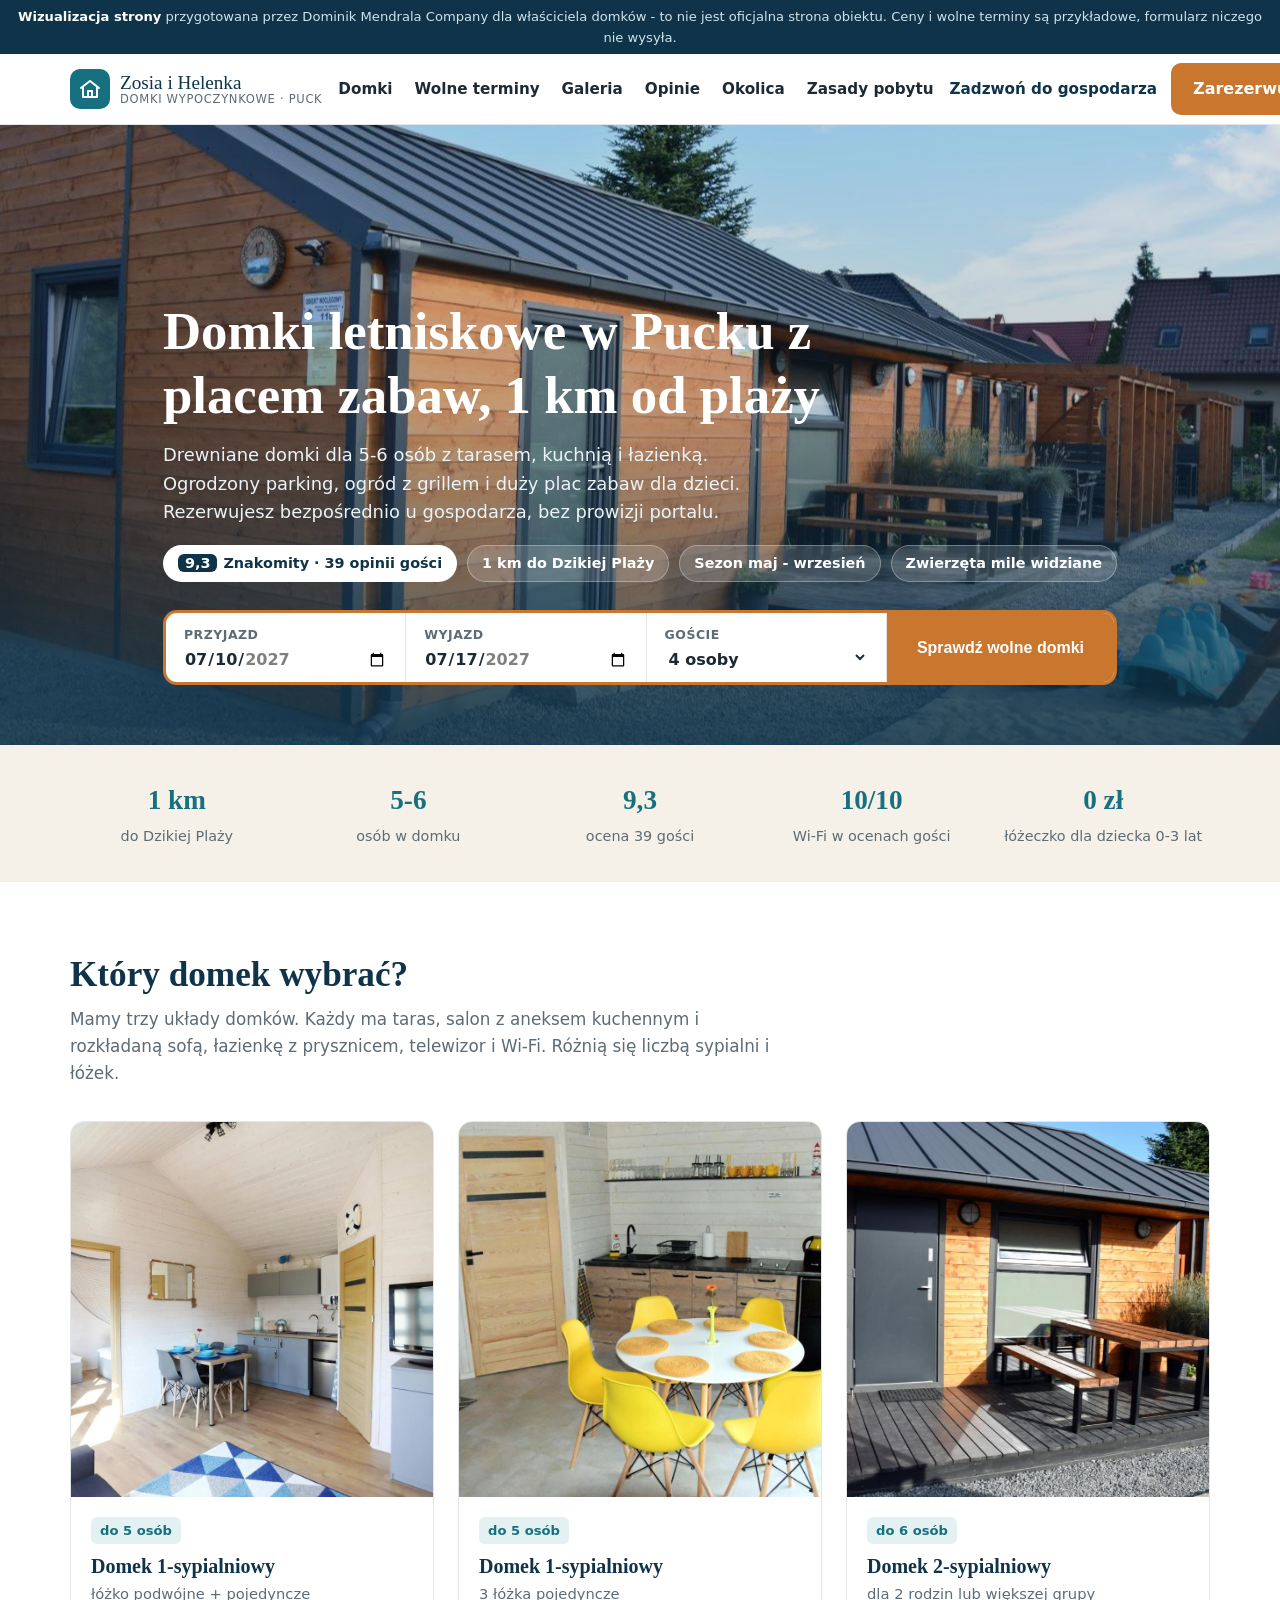
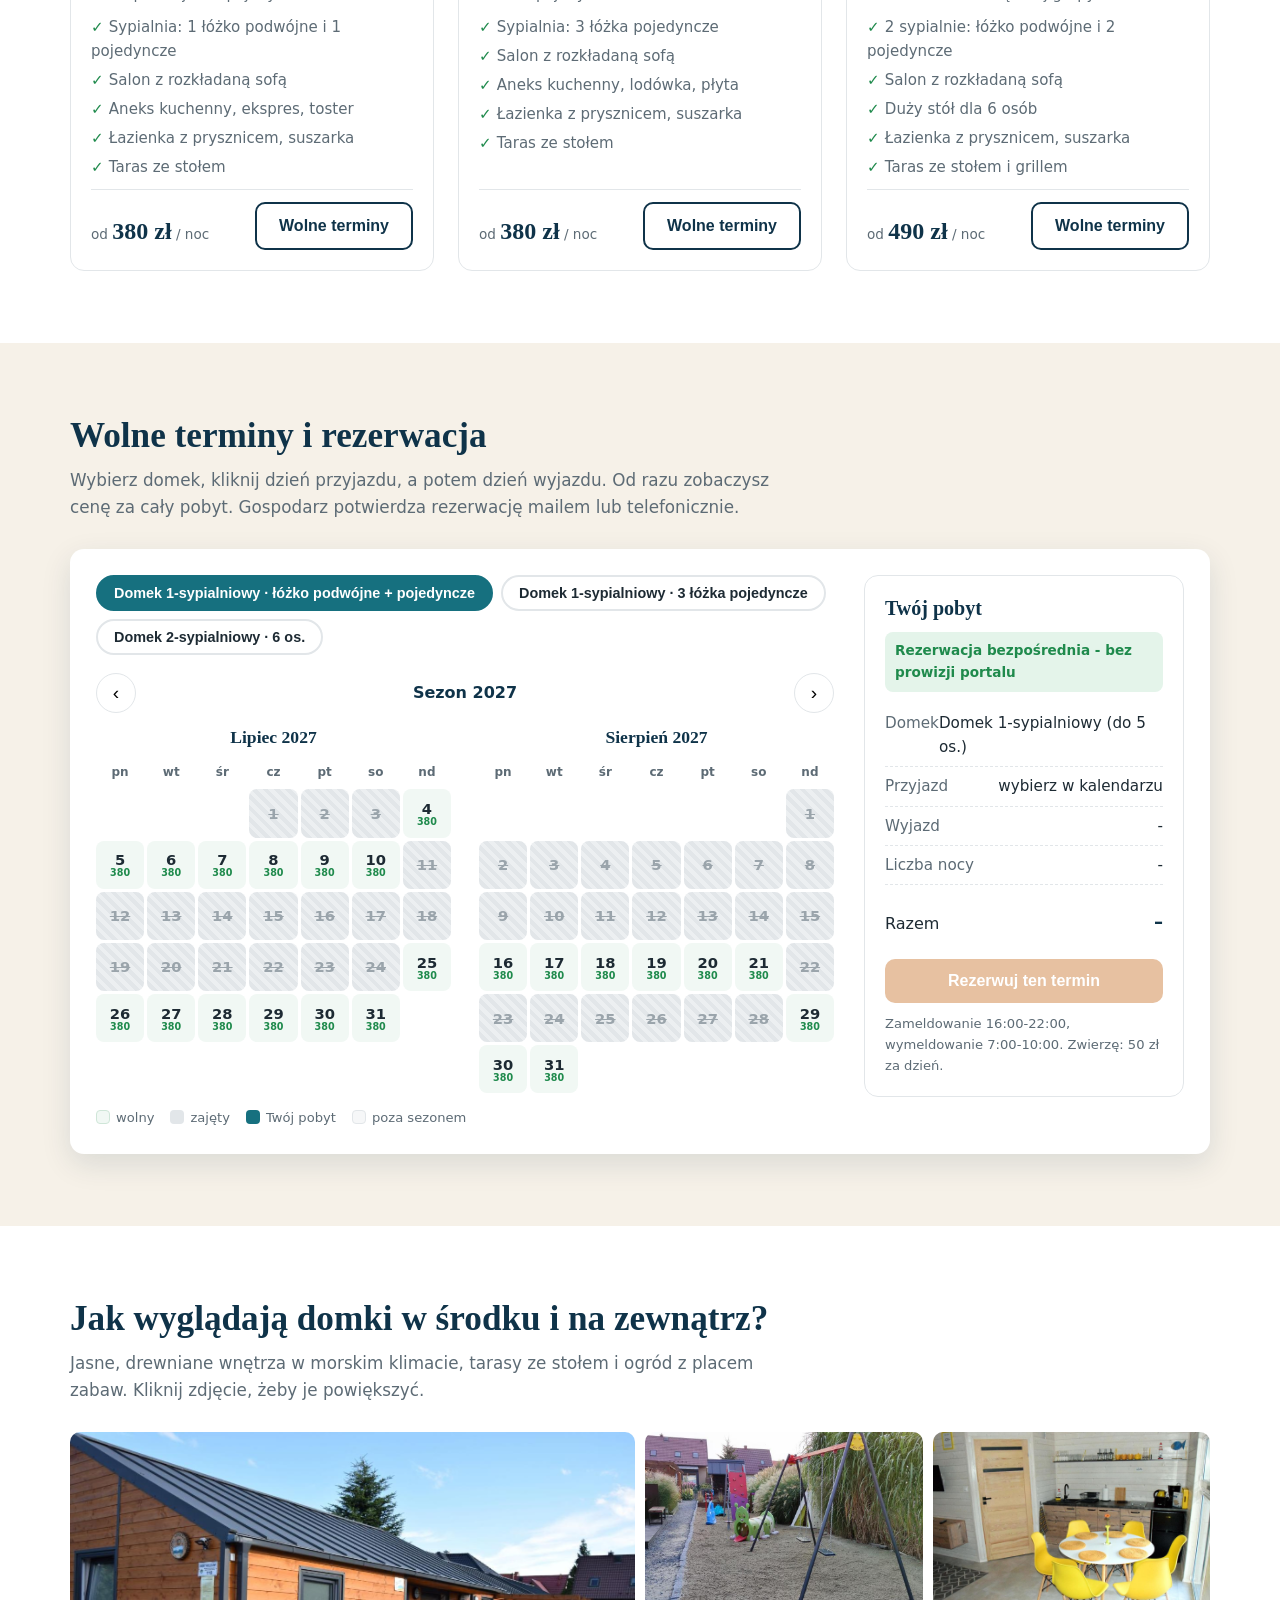
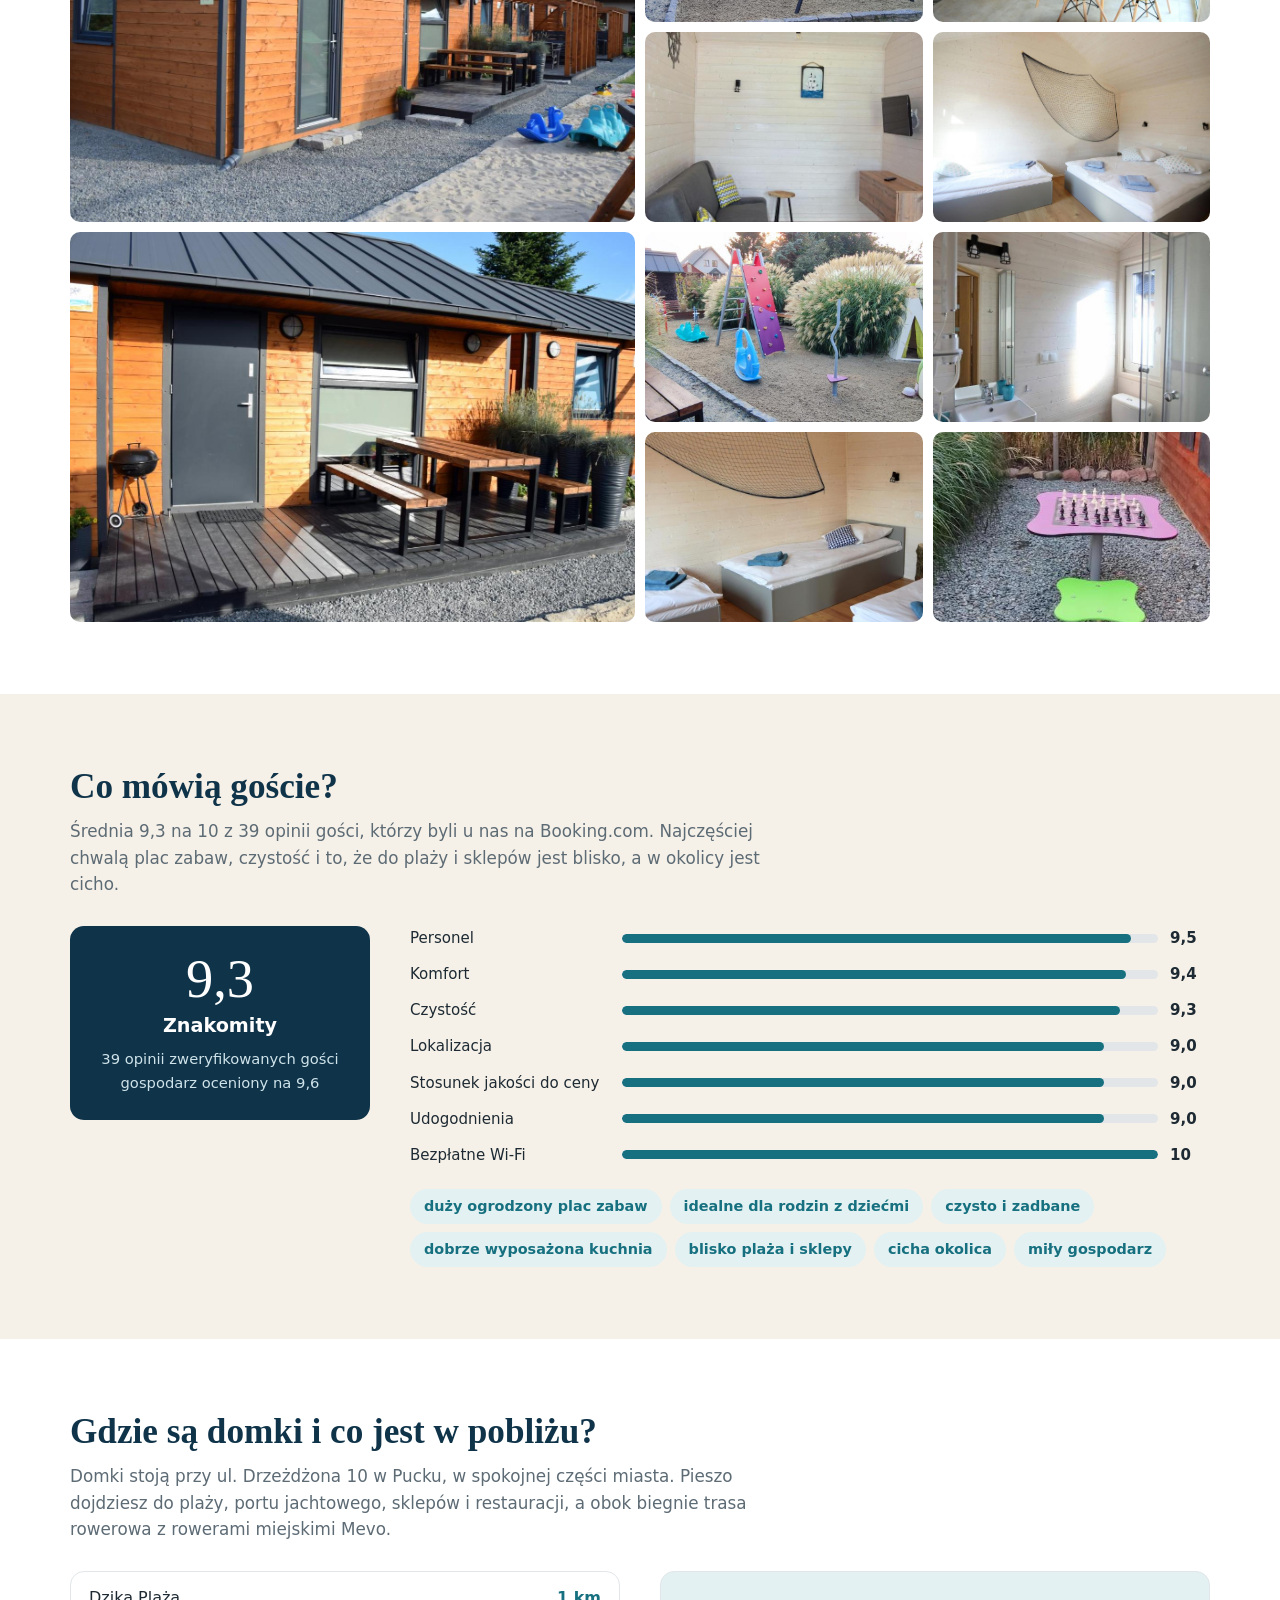
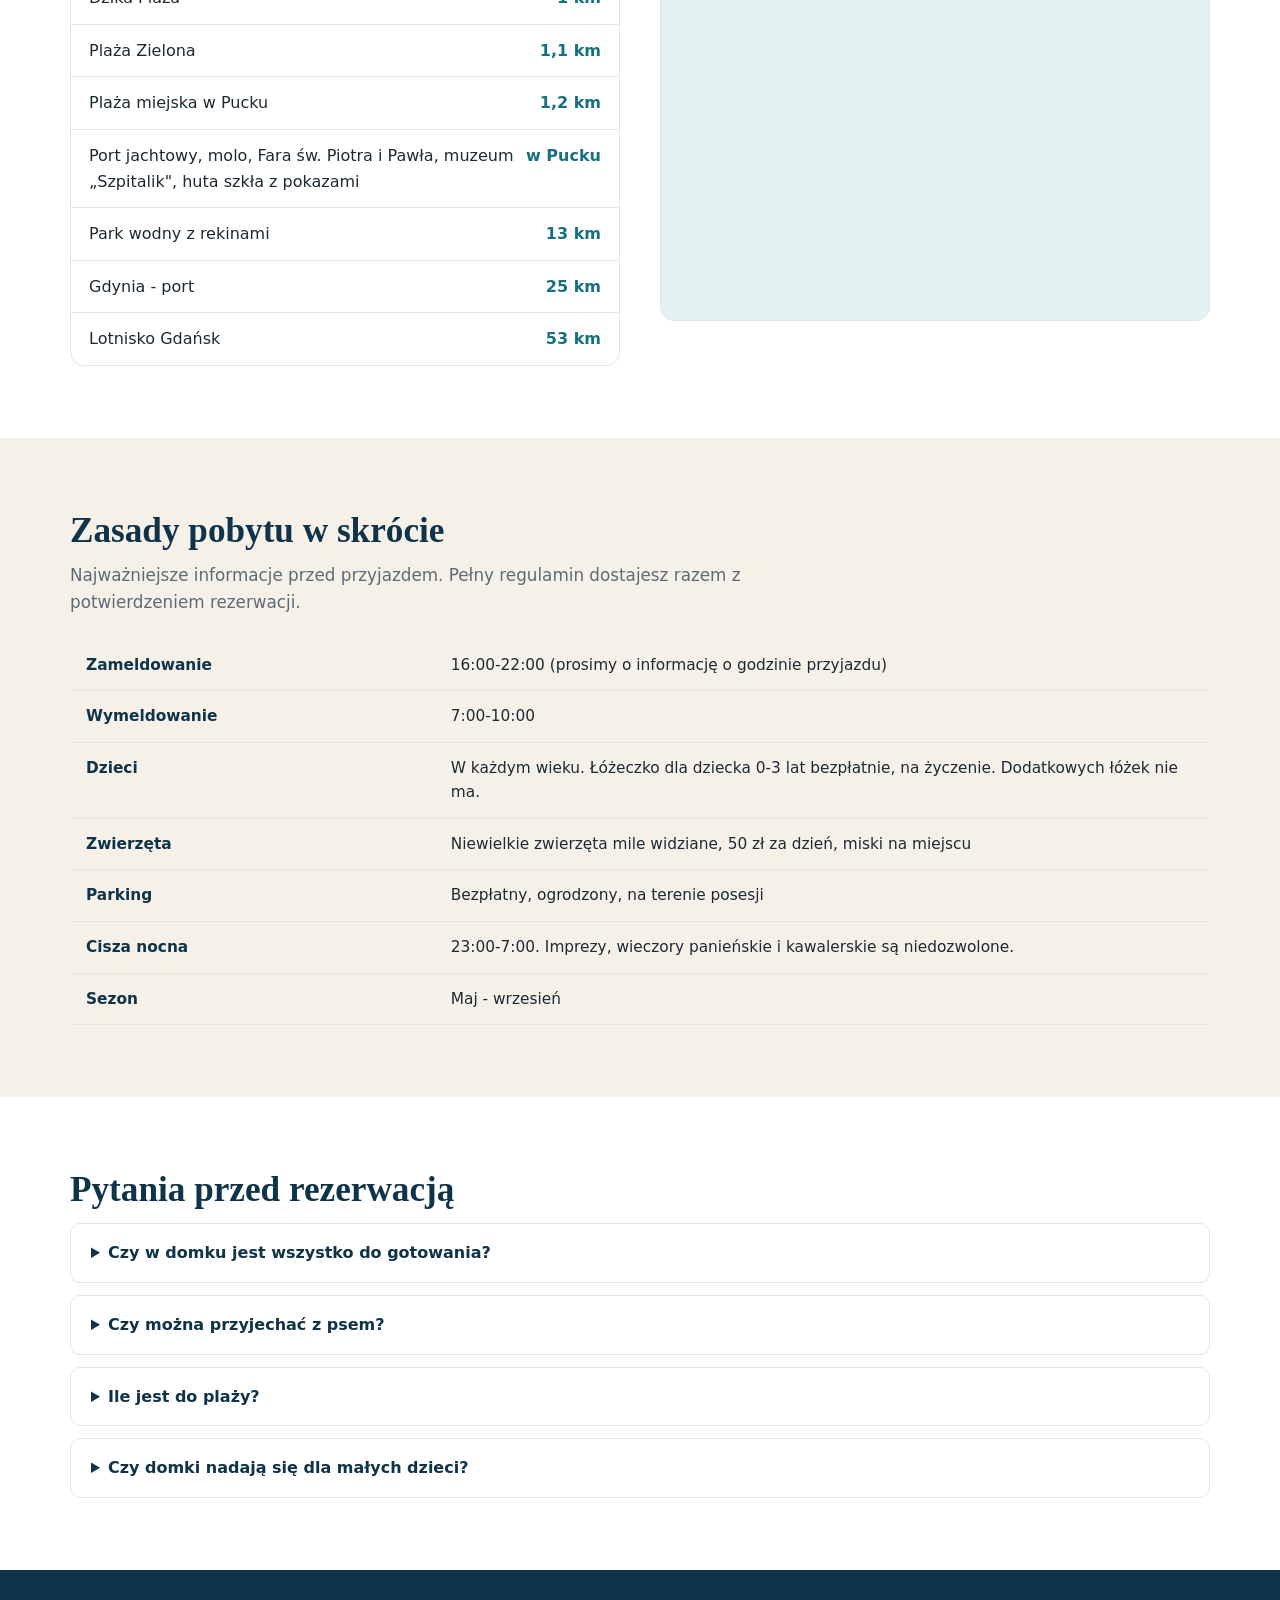
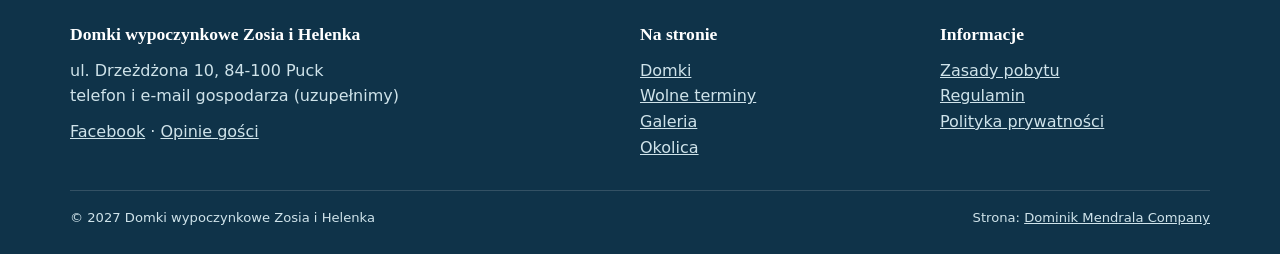
==== index.html @ fece3077 "Wizualizacja strony domków w Pucku (podgląd dla klienta) Co-Authored-By: Claude Opus 5.5 <noreply@an" ====
<!DOCTYPE html>
<html lang="pl">
<head>
<meta charset="UTF-8">
<meta name="viewport" content="width=device-width, initial-scale=1">
<title>Domki letniskowe w Pucku z placem zabaw, 1 km od plaży - Zosia i Helenka</title>
<meta name="description" content="Drewniane domki dla 5-6 osób w Pucku: taras, kuchnia, Wi-Fi, ogrodzony plac zabaw i parking. 1 km do Dzikiej Plaży, sezon maj-wrzesień. Sprawdź wolne terminy.">
<meta name="robots" content="noindex">
<style>
:root{
  --navy:#0f3349; --sea:#16707f; --sea-l:#e3f1f2; --sand:#f6f1e8; --wood:#c9762f; --wood-d:#a85f22;
  --ink:#1d2a33; --muted:#5d6b75; --line:#e2e6e9; --ok:#1f8a4c; --busy:#c9ced3; --white:#fff;
  --r:14px; --shadow:0 10px 30px rgba(15,51,73,.12);
}
*{box-sizing:border-box;margin:0;padding:0}
html{scroll-behavior:smooth}
body{font-family:system-ui,-apple-system,"Segoe UI",Roboto,Arial,sans-serif;color:var(--ink);background:var(--white);line-height:1.6;font-size:16px}
img{max-width:100%;display:block}
a{color:inherit}
h1,h2,h3{font-family:Georgia,"Times New Roman",serif;line-height:1.2;color:var(--navy)}
h2{font-size:clamp(1.6rem,3vw,2.2rem);margin-bottom:.6rem}
h3{font-size:1.25rem}
.wrap{max-width:1180px;margin:0 auto;padding:0 20px}
section{padding:72px 0}
.lead{color:var(--muted);max-width:720px;font-size:1.05rem}
.btn{display:inline-flex;align-items:center;justify-content:center;gap:8px;border:0;border-radius:10px;padding:13px 22px;font-weight:700;font-size:1rem;cursor:pointer;text-decoration:none;transition:.2s}
.btn-wood{background:var(--wood);color:#fff}.btn-wood:hover{background:var(--wood-d)}
.btn-line{background:transparent;border:2px solid var(--navy);color:var(--navy)}.btn-line:hover{background:var(--navy);color:#fff}
.btn:disabled{opacity:.45;cursor:not-allowed}

/* pasek demo */
.demo-bar{background:var(--navy);color:#cfe3ea;font-size:.82rem;text-align:center;padding:6px 12px}
.demo-bar b{color:#fff}

/* nagłówek */
header{position:sticky;top:0;z-index:50;background:rgba(255,255,255,.96);backdrop-filter:blur(6px);border-bottom:1px solid var(--line)}
.nav{display:flex;align-items:center;justify-content:space-between;height:70px;gap:16px}
.logo{display:flex;align-items:center;gap:10px;text-decoration:none}
.logo-mark{width:40px;height:40px;border-radius:10px;background:var(--sea);display:grid;place-items:center;color:#fff}
.logo-txt{font-family:Georgia,serif;font-size:1.2rem;color:var(--navy);line-height:1.1}
.logo-txt small{display:block;font-family:system-ui,sans-serif;font-size:.72rem;color:var(--muted);letter-spacing:.06em;text-transform:uppercase}
.menu{display:flex;gap:22px;list-style:none}
.menu a{text-decoration:none;font-weight:600;color:var(--ink);font-size:.95rem;white-space:nowrap}
.menu a:hover{color:var(--sea)}
.nav-right{display:flex;align-items:center;gap:14px}
.phone{font-weight:700;color:var(--navy);text-decoration:none;font-size:.95rem;white-space:nowrap}
.logo-txt{white-space:nowrap}
@media(max-width:1200px){.phone{display:none}}
@media(max-width:1000px){.menu{display:none}}
@media(max-width:560px){.nav-right{display:none}.hero{min-height:0;padding-top:40px}}

/* hero */
.hero{position:relative;min-height:620px;display:flex;align-items:flex-end;padding:0 0 60px;color:#fff;
  background:linear-gradient(180deg,rgba(15,51,73,.15) 0%,rgba(15,51,73,.25) 45%,rgba(15,51,73,.85) 100%),url("img/domki-letniskowe-puck.jpg") center/cover}
.hero h1{color:#fff;font-size:clamp(2rem,4.6vw,3.3rem);max-width:780px;margin-bottom:14px}
.hero p{max-width:640px;font-size:1.12rem;color:#eaf3f6}
.badges{display:flex;flex-wrap:wrap;gap:10px;margin:18px 0 28px}
.badge{background:rgba(255,255,255,.16);border:1px solid rgba(255,255,255,.3);border-radius:999px;padding:6px 14px;font-size:.9rem;font-weight:600}
.badge.score{background:#fff;color:var(--navy)}
.badge.score b{background:var(--navy);color:#fff;border-radius:6px;padding:1px 7px;margin-right:6px}

/* pasek rezerwacji */
.search{background:#fff;color:var(--ink);border-radius:var(--r);box-shadow:var(--shadow);display:grid;grid-template-columns:1fr 1fr 1fr auto;gap:0;overflow:hidden;max-width:960px;border:3px solid var(--wood)}
.search label{display:flex;flex-direction:column;padding:12px 18px;border-right:1px solid var(--line);font-size:.78rem;font-weight:700;color:var(--muted);text-transform:uppercase;letter-spacing:.04em}
.search input,.search select{border:0;font-size:1rem;font-weight:600;color:var(--ink);padding:4px 0 0;background:transparent;font-family:inherit;outline:none}
.search .btn{border-radius:0;padding:0 30px}
@media(max-width:760px){.search{grid-template-columns:1fr 1fr}.search label:nth-child(2){border-right:0}.search label{border-bottom:1px solid var(--line)}.search .btn{grid-column:1/-1;padding:15px}}

/* liczby */
.facts{background:var(--sand);padding:34px 0}
.facts .wrap{display:grid;grid-template-columns:repeat(5,1fr);gap:18px}
.fact{text-align:center}
.fact strong{display:block;font-family:Georgia,serif;font-size:1.7rem;color:var(--sea)}
.fact span{font-size:.9rem;color:var(--muted)}
@media(max-width:760px){.facts .wrap{grid-template-columns:repeat(2,1fr)}}

/* domki */
.cards{display:grid;grid-template-columns:repeat(3,1fr);gap:24px;margin-top:34px}
@media(max-width:960px){.cards{grid-template-columns:1fr}}
.card{border:1px solid var(--line);border-radius:var(--r);overflow:hidden;background:#fff;display:flex;flex-direction:column;transition:.2s}
.card:hover{box-shadow:var(--shadow);transform:translateY(-3px)}
.card img{aspect-ratio:4/3;object-fit:cover;width:100%}
.card-body{padding:20px;display:flex;flex-direction:column;gap:10px;flex:1}
.card ul{list-style:none;display:flex;flex-direction:column;gap:5px;font-size:.94rem;color:var(--muted)}
.card ul li::before{content:"✓ ";color:var(--ok);font-weight:700}
.card-foot{display:flex;align-items:flex-end;justify-content:space-between;margin-top:auto;padding-top:12px;border-top:1px solid var(--line)}
.price{font-size:.85rem;color:var(--muted)}
.price b{font-size:1.5rem;color:var(--navy);font-family:Georgia,serif}
.avail{font-size:.85rem;font-weight:700;border-radius:6px;padding:3px 8px;display:none}
.avail.free{display:inline-block;background:#e4f4ea;color:var(--ok)}
.avail.taken{display:inline-block;background:#f6e3e3;color:#a33}
.guests-tag{display:inline-block;background:var(--sea-l);color:var(--sea);font-weight:700;font-size:.82rem;border-radius:6px;padding:3px 9px;width:max-content}

/* kalendarz */
#kalendarz{background:var(--sand)}
.cal-box{background:#fff;border-radius:var(--r);box-shadow:var(--shadow);padding:26px;margin-top:28px;display:grid;grid-template-columns:1fr 320px;gap:30px}
@media(max-width:960px){.cal-box{grid-template-columns:1fr;padding:18px}}
.tabs{display:flex;flex-wrap:wrap;gap:8px;margin-bottom:18px}
.tab{border:2px solid var(--line);background:#fff;border-radius:999px;padding:8px 16px;font-weight:700;cursor:pointer;font-size:.9rem;color:var(--ink)}
.tab.on{border-color:var(--sea);background:var(--sea);color:#fff}
.cal-head{display:flex;align-items:center;justify-content:space-between;margin-bottom:10px}
.cal-head button{width:40px;height:40px;border-radius:50%;border:1px solid var(--line);background:#fff;font-size:1.2rem;cursor:pointer}
.cal-head button:disabled{opacity:.3;cursor:default}
.months{display:grid;grid-template-columns:1fr 1fr;gap:28px}
@media(max-width:640px){.months{grid-template-columns:1fr}.months .month:nth-child(2){display:none}}
.month h4{text-align:center;font-family:Georgia,serif;color:var(--navy);font-size:1.1rem;margin-bottom:8px;text-transform:capitalize}
.grid{display:grid;grid-template-columns:repeat(7,1fr);gap:3px}
.dow{text-align:center;font-size:.75rem;font-weight:700;color:var(--muted);padding:4px 0}
.day{aspect-ratio:1;display:flex;flex-direction:column;align-items:center;justify-content:center;border-radius:8px;font-size:.92rem;font-weight:600;cursor:pointer;border:0;background:#f1f8f4;color:var(--ink);position:relative;font-family:inherit}
.day small{font-size:.6rem;font-weight:600;color:var(--ok);line-height:1}
.day:hover:not(:disabled){outline:2px solid var(--sea)}
.day.empty{background:transparent;cursor:default}
.day.busy{background:repeating-linear-gradient(45deg,#eceff1,#eceff1 4px,#e2e6e9 4px,#e2e6e9 8px);color:#9aa4ab;text-decoration:line-through;cursor:not-allowed}
.day.off{background:#f6f7f8;color:#c2c8cc;cursor:not-allowed}
.day.in-range{background:var(--sea-l);color:var(--sea);border-radius:0}
.day.start,.day.end{background:var(--sea);color:#fff}
.day.start small,.day.end small,.day.in-range small{color:inherit}
.legend{display:flex;flex-wrap:wrap;gap:16px;margin-top:14px;font-size:.82rem;color:var(--muted)}
.legend i{display:inline-block;width:14px;height:14px;border-radius:4px;vertical-align:-2px;margin-right:6px}
.summary{border:1px solid var(--line);border-radius:var(--r);padding:20px;align-self:start;position:sticky;top:90px}
.summary h3{margin-bottom:12px}
.sum-row{display:flex;justify-content:space-between;padding:7px 0;border-bottom:1px dashed var(--line);font-size:.95rem}
.sum-row span:first-child{color:var(--muted)}
.sum-total{display:flex;justify-content:space-between;align-items:baseline;margin:14px 0 16px}
.sum-total b{font-family:Georgia,serif;font-size:1.7rem;color:var(--navy)}
.summary .btn{width:100%}
.hint{font-size:.82rem;color:var(--muted);margin-top:10px}
.no-fee{background:#e4f4ea;color:var(--ok);font-weight:700;font-size:.85rem;border-radius:8px;padding:8px 10px;margin-bottom:12px}

/* galeria */
.gallery{display:grid;grid-template-columns:repeat(4,1fr);grid-auto-rows:190px;gap:10px;margin-top:28px}
.gallery button{border:0;padding:0;cursor:zoom-in;border-radius:10px;overflow:hidden;background:#ddd}
.gallery img{width:100%;height:100%;object-fit:cover;transition:.3s}
.gallery button:hover img{transform:scale(1.05)}
.gallery .big{grid-column:span 2;grid-row:span 2}
@media(max-width:760px){.gallery{grid-template-columns:repeat(2,1fr);grid-auto-rows:140px}}
.lightbox{position:fixed;inset:0;background:rgba(8,20,28,.92);display:none;align-items:center;justify-content:center;z-index:100;padding:20px}
.lightbox.on{display:flex}
.lightbox img{max-height:86vh;border-radius:10px}
.lb-btn{position:absolute;top:50%;transform:translateY(-50%);background:rgba(255,255,255,.15);color:#fff;border:0;width:52px;height:52px;border-radius:50%;font-size:1.6rem;cursor:pointer}
.lb-prev{left:18px}.lb-next{right:18px}
.lb-close{position:absolute;top:16px;right:20px;background:none;border:0;color:#fff;font-size:2rem;cursor:pointer}

/* opinie */
.reviews{display:grid;grid-template-columns:300px 1fr;gap:40px;margin-top:28px;align-items:start}
@media(max-width:860px){.reviews{grid-template-columns:1fr}}
.score-box{background:var(--navy);color:#fff;border-radius:var(--r);padding:26px;text-align:center}
.score-box .big{font-family:Georgia,serif;font-size:3.4rem;line-height:1}
.score-box p{color:#cfe3ea;font-size:.92rem;margin-top:6px}
.bars{display:flex;flex-direction:column;gap:12px}
.bar-row{display:grid;grid-template-columns:200px 1fr 40px;gap:12px;align-items:center;font-size:.94rem}
.bar{height:9px;background:var(--line);border-radius:9px;overflow:hidden}
.bar i{display:block;height:100%;background:var(--sea);border-radius:9px}
@media(max-width:520px){.bar-row{grid-template-columns:130px 1fr 34px}}
.themes{display:flex;flex-wrap:wrap;gap:8px;margin-top:22px}
.themes span{background:var(--sea-l);color:var(--sea);border-radius:999px;padding:6px 14px;font-weight:600;font-size:.9rem}

/* okolica */
.two{display:grid;grid-template-columns:1fr 1fr;gap:40px;margin-top:28px;align-items:start}
@media(max-width:860px){.two{grid-template-columns:1fr}}
.dist{list-style:none;border:1px solid var(--line);border-radius:var(--r);overflow:hidden}
.dist li{display:flex;justify-content:space-between;gap:12px;padding:13px 18px;border-bottom:1px solid var(--line)}
.dist li:last-child{border-bottom:0}
.dist li b{color:var(--sea);white-space:nowrap}
.map{border-radius:var(--r);overflow:hidden;border:1px solid var(--line);min-height:340px;background:var(--sea-l)}
.map iframe{width:100%;height:100%;min-height:340px;border:0}

/* zasady */
table{width:100%;border-collapse:collapse;margin-top:24px;font-size:.96rem}
th,td{text-align:left;padding:13px 16px;border-bottom:1px solid var(--line);vertical-align:top}
th{width:32%;color:var(--navy);background:var(--sand)}

/* faq */
details{border:1px solid var(--line);border-radius:10px;padding:16px 20px;margin-top:12px;background:#fff}
summary{font-weight:700;cursor:pointer;color:var(--navy)}
details p{margin-top:10px;color:var(--muted)}

/* stopka */
footer{background:var(--navy);color:#cfe3ea;padding:50px 0 26px}
.foot{display:grid;grid-template-columns:2fr 1fr 1fr;gap:30px}
@media(max-width:760px){.foot{grid-template-columns:1fr}}
footer h4{color:#fff;font-family:Georgia,serif;margin-bottom:10px;font-size:1.1rem}
footer a{color:#cfe3ea}
.copy{border-top:1px solid rgba(255,255,255,.15);margin-top:30px;padding-top:16px;font-size:.82rem;display:flex;justify-content:space-between;flex-wrap:wrap;gap:10px}

/* okno rezerwacji */
.modal{position:fixed;inset:0;background:rgba(8,20,28,.6);display:none;align-items:center;justify-content:center;z-index:120;padding:16px}
.modal.on{display:flex}
.modal-box{background:#fff;border-radius:var(--r);max-width:520px;width:100%;max-height:92vh;overflow:auto;padding:26px;position:relative}
.modal-box h3{margin-bottom:6px}
.modal-box .x{position:absolute;top:12px;right:16px;border:0;background:none;font-size:1.7rem;cursor:pointer;color:var(--muted)}
.f{display:flex;flex-direction:column;gap:5px;margin-top:12px;font-size:.9rem;font-weight:600}
.f input,.f textarea{border:1px solid #cdd4d9;border-radius:8px;padding:11px;font:inherit;font-weight:400}
.chk{display:flex;gap:8px;align-items:flex-start;font-size:.8rem;color:var(--muted);margin-top:12px;font-weight:400}
.mini{background:var(--sand);border-radius:10px;padding:12px 14px;font-size:.9rem;margin-top:10px}
.ok-msg{display:none;text-align:center;padding:20px 0}
.ok-msg .ico{width:64px;height:64px;border-radius:50%;background:#e4f4ea;color:var(--ok);display:grid;place-items:center;font-size:2rem;margin:0 auto 12px}

/* przycisk na telefonie */
.mobile-cta{display:none}
@media(max-width:760px){.mobile-cta{display:flex;position:fixed;left:12px;right:12px;bottom:12px;z-index:60;box-shadow:var(--shadow)}footer{padding-bottom:90px}}
</style>
</head>
<body>

<div class="demo-bar"><b>Wizualizacja strony</b> przygotowana przez Dominik Mendrala Company dla właściciela domków - to nie jest oficjalna strona obiektu. Ceny i wolne terminy są przykładowe, formularz niczego nie wysyła.</div>

<header>
  <div class="wrap nav">
    <a class="logo" href="#top" aria-label="Domki Zosia i Helenka - strona główna">
      <span class="logo-mark" aria-hidden="true">
        <svg width="24" height="24" viewBox="0 0 24 24" fill="none" stroke="currentColor" stroke-width="2" stroke-linecap="round" stroke-linejoin="round"><path d="M3 11 12 4l9 7"/><path d="M5 10v10h14V10"/><path d="M10 20v-6h4v6"/></svg>
      </span>
      <span class="logo-txt">Zosia i Helenka<small>Domki wypoczynkowe · Puck</small></span>
    </a>
    <ul class="menu">
      <li><a href="#domki">Domki</a></li>
      <li><a href="#kalendarz">Wolne terminy</a></li>
      <li><a href="#galeria">Galeria</a></li>
      <li><a href="#opinie">Opinie</a></li>
      <li><a href="#okolica">Okolica</a></li>
      <li><a href="#zasady">Zasady pobytu</a></li>
    </ul>
    <div class="nav-right">
      <a class="phone" href="tel:+48000000000">Zadzwoń do gospodarza</a>
      <a class="btn btn-wood" href="#kalendarz">Zarezerwuj</a>
    </div>
  </div>
</header>

<main id="top">
<section class="hero">
  <div class="wrap">
    <h1>Domki letniskowe w Pucku z placem zabaw, 1 km od plaży</h1>
    <p>Drewniane domki dla 5-6 osób z tarasem, kuchnią i łazienką. Ogrodzony parking, ogród z grillem i duży plac zabaw dla dzieci. Rezerwujesz bezpośrednio u gospodarza, bez prowizji portalu.</p>
    <div class="badges">
      <span class="badge score"><b>9,3</b>Znakomity · 39 opinii gości</span>
      <span class="badge">1 km do Dzikiej Plaży</span>
      <span class="badge">Sezon maj - wrzesień</span>
      <span class="badge">Zwierzęta mile widziane</span>
    </div>
    <form class="search" id="searchForm">
      <label>Przyjazd<input type="date" id="sIn" min="2027-05-01" max="2027-09-29" value="2027-07-10"></label>
      <label>Wyjazd<input type="date" id="sOut" min="2027-05-02" max="2027-09-30" value="2027-07-17"></label>
      <label>Goście
        <select id="sGuests">
          <option value="2">2 osoby</option><option value="3">3 osoby</option><option value="4" selected>4 osoby</option><option value="5">5 osób</option><option value="6">6 osób</option>
        </select>
      </label>
      <button class="btn btn-wood" type="submit">Sprawdź wolne domki</button>
    </form>
  </div>
</section>

<div class="facts">
  <div class="wrap">
    <div class="fact"><strong>1 km</strong><span>do Dzikiej Plaży</span></div>
    <div class="fact"><strong>5-6</strong><span>osób w domku</span></div>
    <div class="fact"><strong>9,3</strong><span>ocena 39 gości</span></div>
    <div class="fact"><strong>10/10</strong><span>Wi-Fi w ocenach gości</span></div>
    <div class="fact"><strong>0 zł</strong><span>łóżeczko dla dziecka 0-3 lat</span></div>
  </div>
</div>

<section id="domki">
  <div class="wrap">
    <h2>Który domek wybrać?</h2>
    <p class="lead">Mamy trzy układy domków. Każdy ma taras, salon z aneksem kuchennym i rozkładaną sofą, łazienkę z prysznicem, telewizor i Wi-Fi. Różnią się liczbą sypialni i łóżek.</p>
    <div class="cards" id="cards"></div>
  </div>
</section>

<section id="kalendarz">
  <div class="wrap">
    <h2>Wolne terminy i rezerwacja</h2>
    <p class="lead">Wybierz domek, kliknij dzień przyjazdu, a potem dzień wyjazdu. Od razu zobaczysz cenę za cały pobyt. Gospodarz potwierdza rezerwację mailem lub telefonicznie.</p>
    <div class="cal-box">
      <div>
        <div class="tabs" id="tabs"></div>
        <div class="cal-head">
          <button type="button" id="prev" aria-label="Poprzedni miesiąc">‹</button>
          <strong id="calTitle" style="color:var(--navy)"></strong>
          <button type="button" id="next" aria-label="Następny miesiąc">›</button>
        </div>
        <div class="months" id="months"></div>
        <div class="legend">
          <span><i style="background:#f1f8f4;border:1px solid #cfe6d8"></i>wolny</span>
          <span><i style="background:#e2e6e9"></i>zajęty</span>
          <span><i style="background:var(--sea)"></i>Twój pobyt</span>
          <span><i style="background:#f6f7f8;border:1px solid var(--line)"></i>poza sezonem</span>
        </div>
      </div>
      <aside class="summary">
        <h3>Twój pobyt</h3>
        <div class="no-fee">Rezerwacja bezpośrednia - bez prowizji portalu</div>
        <div class="sum-row"><span>Domek</span><span id="sumCabin">-</span></div>
        <div class="sum-row"><span>Przyjazd</span><span id="sumIn">wybierz w kalendarzu</span></div>
        <div class="sum-row"><span>Wyjazd</span><span id="sumOut">-</span></div>
        <div class="sum-row"><span>Liczba nocy</span><span id="sumNights">-</span></div>
        <div class="sum-total"><span>Razem</span><b id="sumTotal">-</b></div>
        <button class="btn btn-wood" id="bookBtn" disabled>Rezerwuj ten termin</button>
        <p class="hint">Zameldowanie 16:00-22:00, wymeldowanie 7:00-10:00. Zwierzę: 50 zł za dzień.</p>
      </aside>
    </div>
  </div>
</section>

<section id="galeria">
  <div class="wrap">
    <h2>Jak wyglądają domki w środku i na zewnątrz?</h2>
    <p class="lead">Jasne, drewniane wnętrza w morskim klimacie, tarasy ze stołem i ogród z placem zabaw. Kliknij zdjęcie, żeby je powiększyć.</p>
    <div class="gallery" id="gallery"></div>
  </div>
</section>

<section id="opinie" style="background:var(--sand)">
  <div class="wrap">
    <h2>Co mówią goście?</h2>
    <p class="lead">Średnia 9,3 na 10 z 39 opinii gości, którzy byli u nas na Booking.com. Najczęściej chwalą plac zabaw, czystość i to, że do plaży i sklepów jest blisko, a w okolicy jest cicho.</p>
    <div class="reviews">
      <div class="score-box">
        <div class="big">9,3</div>
        <div style="font-weight:700;font-size:1.2rem;margin-top:4px">Znakomity</div>
        <p>39 opinii zweryfikowanych gości<br>gospodarz oceniony na 9,6</p>
      </div>
      <div>
        <div class="bars" id="bars"></div>
        <div class="themes">
          <span>duży ogrodzony plac zabaw</span><span>idealne dla rodzin z dziećmi</span><span>czysto i zadbane</span><span>dobrze wyposażona kuchnia</span><span>blisko plaża i sklepy</span><span>cicha okolica</span><span>miły gospodarz</span>
        </div>
      </div>
    </div>
  </div>
</section>

<section id="okolica">
  <div class="wrap">
    <h2>Gdzie są domki i co jest w pobliżu?</h2>
    <p class="lead">Domki stoją przy ul. Drzeżdżona 10 w Pucku, w spokojnej części miasta. Pieszo dojdziesz do plaży, portu jachtowego, sklepów i restauracji, a obok biegnie trasa rowerowa z rowerami miejskimi Mevo.</p>
    <div class="two">
      <ul class="dist">
        <li><span>Dzika Plaża</span><b>1 km</b></li>
        <li><span>Plaża Zielona</span><b>1,1 km</b></li>
        <li><span>Plaża miejska w Pucku</span><b>1,2 km</b></li>
        <li><span>Port jachtowy, molo, Fara św. Piotra i Pawła, muzeum „Szpitalik", huta szkła z pokazami</span><b>w Pucku</b></li>
        <li><span>Park wodny z rekinami</span><b>13 km</b></li>
        <li><span>Gdynia - port</span><b>25 km</b></li>
        <li><span>Lotnisko Gdańsk</span><b>53 km</b></li>
      </ul>
      <div class="map">
        <iframe title="Mapa dojazdu do domków w Pucku" loading="lazy" src="https://maps.google.com/maps?q=Drze%C5%BCd%C5%BCona%2010%2C%2084-100%20Puck&amp;z=15&amp;output=embed"></iframe>
      </div>
    </div>
  </div>
</section>

<section id="zasady" style="background:var(--sand)">
  <div class="wrap">
    <h2>Zasady pobytu w skrócie</h2>
    <p class="lead">Najważniejsze informacje przed przyjazdem. Pełny regulamin dostajesz razem z potwierdzeniem rezerwacji.</p>
    <table>
      <tr><th>Zameldowanie</th><td>16:00-22:00 (prosimy o informację o godzinie przyjazdu)</td></tr>
      <tr><th>Wymeldowanie</th><td>7:00-10:00</td></tr>
      <tr><th>Dzieci</th><td>W każdym wieku. Łóżeczko dla dziecka 0-3 lat bezpłatnie, na życzenie. Dodatkowych łóżek nie ma.</td></tr>
      <tr><th>Zwierzęta</th><td>Niewielkie zwierzęta mile widziane, 50 zł za dzień, miski na miejscu</td></tr>
      <tr><th>Parking</th><td>Bezpłatny, ogrodzony, na terenie posesji</td></tr>
      <tr><th>Cisza nocna</th><td>23:00-7:00. Imprezy, wieczory panieńskie i kawalerskie są niedozwolone.</td></tr>
      <tr><th>Sezon</th><td>Maj - wrzesień</td></tr>
    </table>
  </div>
</section>

<section>
  <div class="wrap">
    <h2>Pytania przed rezerwacją</h2>
    <details><summary>Czy w domku jest wszystko do gotowania?</summary><p>Tak. W aneksie jest płyta kuchenna, lodówka, czajnik, ekspres do kawy, toster i podstawowe naczynia. Na zewnątrz jest grill i miejsce na ognisko.</p></details>
    <details><summary>Czy można przyjechać z psem?</summary><p>Tak, z niewielkim zwierzęciem. Opłata wynosi 50 zł za dzień, miski są na miejscu.</p></details>
    <details><summary>Ile jest do plaży?</summary><p>Do Dzikiej Plaży jest ok. 1 km. Blisko jest też port jachtowy, sklepy i restauracje.</p></details>
    <details><summary>Czy domki nadają się dla małych dzieci?</summary><p>Tak. Jest ogrodzony plac zabaw, a na życzenie bezpłatne łóżeczko dla dziecka do 3 lat. Goście chwalą też krzesełko do karmienia i rzeczy dla maluchów w domkach.</p></details>
  </div>
</section>
</main>

<footer>
  <div class="wrap">
    <div class="foot">
      <div>
        <h4>Domki wypoczynkowe Zosia i Helenka</h4>
        <p>ul. Drzeżdżona 10, 84-100 Puck<br>telefon i e-mail gospodarza (uzupełnimy)</p>
        <p style="margin-top:10px"><a href="https://www.facebook.com/" rel="nofollow">Facebook</a> · <a href="#opinie">Opinie gości</a></p>
      </div>
      <div>
        <h4>Na stronie</h4>
        <p><a href="#domki">Domki</a><br><a href="#kalendarz">Wolne terminy</a><br><a href="#galeria">Galeria</a><br><a href="#okolica">Okolica</a></p>
      </div>
      <div>
        <h4>Informacje</h4>
        <p><a href="#zasady">Zasady pobytu</a><br><a href="#">Regulamin</a><br><a href="#">Polityka prywatności</a></p>
      </div>
    </div>
    <div class="copy"><span>© 2027 Domki wypoczynkowe Zosia i Helenka</span><span>Strona: <a href="https://dmcompany.com.pl">Dominik Mendrala Company</a></span></div>
  </div>
</footer>

<a class="btn btn-wood mobile-cta" href="#kalendarz">Sprawdź wolne terminy</a>

<div class="lightbox" id="lb" role="dialog" aria-label="Powiększone zdjęcie">
  <button class="lb-close" id="lbClose" aria-label="Zamknij">×</button>
  <button class="lb-btn lb-prev" id="lbPrev" aria-label="Poprzednie zdjęcie">‹</button>
  <img id="lbImg" alt="">
  <button class="lb-btn lb-next" id="lbNext" aria-label="Następne zdjęcie">›</button>
</div>

<div class="modal" id="modal" role="dialog" aria-label="Rezerwacja">
  <div class="modal-box">
    <button class="x" id="mClose" aria-label="Zamknij">×</button>
    <div id="mForm">
      <h3>Rezerwacja domku</h3>
      <div class="mini" id="mSummary"></div>
      <form id="bookForm">
        <label class="f">Imię i nazwisko<input required autocomplete="name" placeholder="Jan Kowalski"></label>
        <label class="f">E-mail<input type="email" required autocomplete="email" placeholder="jan.kowalski@example.com"></label>
        <label class="f">Telefon<input type="tel" required autocomplete="tel" placeholder="500 000 000"></label>
        <label class="f">Liczba osób i uwagi (np. pies, łóżeczko, godzina przyjazdu)<textarea rows="3"></textarea></label>
        <label class="chk"><input type="checkbox" required> Zapoznałem się z regulaminem i polityką prywatności. Dane z formularza służą tylko do obsługi rezerwacji.</label>
        <button class="btn btn-wood" style="width:100%;margin-top:16px" type="submit">Wyślij rezerwację</button>
      </form>
    </div>
    <div class="ok-msg" id="mOk">
      <div class="ico">✓</div>
      <h3>Dziękujemy!</h3>
      <p style="color:var(--muted);margin-top:8px">Na prawdziwej stronie w tym miejscu gość dostaje potwierdzenie, a gospodarz maila z rezerwacją. W wizualizacji nic nie zostało wysłane.</p>
    </div>
  </div>
</div>

<script>
const NAMES = {"190221243":"sypialnia-lozka-pojedyncze","191359752":"lazienka-domek","191359889":"salon-z-kuchnia-domek","191359989":"sypialnia-domek-puck","254214328":"salon-domek-puck","261237382":"taras-domku-puck","261237951":"domki-letniskowe-puck","288088390":"aneks-kuchenny-domek","602580644":"scianka-wspinaczkowa-plac-zabaw","602580645":"szachy-ogrod","633219904":"plac-zabaw-domki-puck"};
const IMG = id => `img/${NAMES[id]}.jpg`;
const THUMB = IMG;

/* Domki - ceny przykładowe do podmiany na cennik właściciela */
const CABINS = [
  {id:'a', name:'Domek 1-sypialniowy', sub:'łóżko podwójne + pojedyncze', max:5, price:380, img:'191359889',
   feat:['Sypialnia: 1 łóżko podwójne i 1 pojedyncze','Salon z rozkładaną sofą','Aneks kuchenny, ekspres, toster','Łazienka z prysznicem, suszarka','Taras ze stołem']},
  {id:'b', name:'Domek 1-sypialniowy', sub:'3 łóżka pojedyncze', max:5, price:380, img:'288088390',
   feat:['Sypialnia: 3 łóżka pojedyncze','Salon z rozkładaną sofą','Aneks kuchenny, lodówka, płyta','Łazienka z prysznicem, suszarka','Taras ze stołem']},
  {id:'c', name:'Domek 2-sypialniowy', sub:'dla 2 rodzin lub większej grupy', max:6, price:490, img:'261237382',
   feat:['2 sypialnie: łóżko podwójne i 2 pojedyncze','Salon z rozkładaną sofą','Duży stół dla 6 osób','Łazienka z prysznicem, suszarka','Taras ze stołem i grillem']},
];

/* Zajęte noce - przykładowe, w prawdziwej stronie z kalendarza właściciela */
const BUSY = {
  a:[['2027-06-25','2027-07-04'],['2027-07-11','2027-07-25'],['2027-08-01','2027-08-16'],['2027-08-22','2027-08-29']],
  b:[['2027-07-01','2027-07-08'],['2027-07-18','2027-08-08'],['2027-08-14','2027-08-21'],['2027-06-12','2027-06-15']],
  c:[['2027-07-04','2027-07-11'],['2027-07-25','2027-08-15'],['2027-05-01','2027-05-04'],['2027-06-19','2027-06-26']],
};
const SEASON_FROM = new Date(2027,4,1), SEASON_TO = new Date(2027,8,30);
const MONTHS = ['styczeń','luty','marzec','kwiecień','maj','czerwiec','lipiec','sierpień','wrzesień','październik','listopad','grudzień'];
const MONTHS_GEN = ['stycznia','lutego','marca','kwietnia','maja','czerwca','lipca','sierpnia','września','października','listopada','grudnia'];

const d0 = s => { const [y,m,d]=s.split('-').map(Number); return new Date(y,m-1,d); };
const key = d => `${d.getFullYear()}-${String(d.getMonth()+1).padStart(2,'0')}-${String(d.getDate()).padStart(2,'0')}`;
const addDays = (d,n) => new Date(d.getFullYear(), d.getMonth(), d.getDate()+n);
const nightsBetween = (a,b) => Math.round((b-a)/864e5);
const fmt = d => `${d.getDate()} ${MONTHS_GEN[d.getMonth()]} ${d.getFullYear()}`;
const zl = n => n.toLocaleString('pl-PL') + ' zł';

function isBusyNight(cab, d){ // noc z dnia d na d+1
  return BUSY[cab].some(([a,b]) => d >= d0(a) && d < d0(b));
}
function inSeason(d){ return d >= SEASON_FROM && d <= SEASON_TO; }
function rangeFree(cab, a, b){
  for(let d=new Date(a); d<b; d=addDays(d,1)){ if(!inSeason(d) || isBusyNight(cab,d)) return false; }
  return true;
}

let cabin = 'a', viewMonth = 6, viewYear = 2027, selIn = null, selOut = null;

/* karty domków */
function renderCards(guests, a, b){
  const box = document.getElementById('cards');
  box.innerHTML = CABINS.map(c => {
    let av = '';
    if(a && b){
      const ok = rangeFree(c.id,a,b) && guests <= c.max;
      av = `<span class="avail ${ok?'free':'taken'}">${ok ? 'Wolny w wybranym terminie' : (guests > c.max ? 'Za mało miejsc' : 'Zajęty w tym terminie')}</span>`;
    }
    return `<article class="card">
      <img src="${THUMB(c.img)}" alt="${c.name} w Pucku - wnętrze" loading="lazy" width="500" height="375">
      <div class="card-body">
        <span class="guests-tag">do ${c.max} osób</span>
        <h3>${c.name}</h3>
        <div style="color:var(--muted);font-size:.92rem;margin-top:-6px">${c.sub}</div>
        ${av}
        <ul>${c.feat.map(f=>`<li>${f}</li>`).join('')}</ul>
        <div class="card-foot">
          <div class="price">od <b>${c.price} zł</b> / noc</div>
          <button class="btn btn-line" type="button" onclick="pickCabin('${c.id}')">Wolne terminy</button>
        </div>
      </div>
    </article>`;
  }).join('');
}

/* zakładki i kalendarz */
function renderTabs(){
  document.getElementById('tabs').innerHTML = CABINS.map(c =>
    `<button type="button" class="tab ${c.id===cabin?'on':''}" onclick="setCabin('${c.id}')">${c.name} · ${c.sub.split(' ')[0]==='dla'?'6 os.':c.sub}</button>`).join('');
}
function monthHTML(y,m){
  const first = new Date(y,m,1), days = new Date(y,m+1,0).getDate();
  const offset = (first.getDay()+6)%7;
  let h = `<div class="month"><h4>${MONTHS[m]} ${y}</h4><div class="grid">`;
  ['pn','wt','śr','cz','pt','so','nd'].forEach(x => h += `<div class="dow">${x}</div>`);
  for(let i=0;i<offset;i++) h += `<div class="day empty"></div>`;
  const price = CABINS.find(c=>c.id===cabin).price;
  for(let d=1; d<=days; d++){
    const dt = new Date(y,m,d);
    let cls = 'day', dis = false, lab = '';
    const seasonEnd = key(dt) === key(addDays(SEASON_TO,0));
    if(!inSeason(dt)){ cls += ' off'; dis = true; }
    else if(isBusyNight(cabin,dt) && !(selIn && !selOut && dt > selIn && !isBusyNight(cabin,addDays(dt,-1)) && rangeFree(cabin,selIn,dt))){ cls += ' busy'; dis = true; }
    else if(!seasonEnd){ lab = `<small>${price}</small>`; }
    if(selIn && key(dt)===key(selIn)) cls += ' start';
    if(selOut && key(dt)===key(selOut)) cls += ' end';
    if(selIn && selOut && dt > selIn && dt < selOut) cls += ' in-range';
    h += `<button type="button" class="${cls}" ${dis?'disabled':''} data-d="${key(dt)}" aria-label="${fmt(dt)}">${d}${lab}</button>`;
  }
  return h + `</div></div>`;
}
function renderCal(){
  const m2 = (viewMonth+1)%12, y2 = viewMonth===11 ? viewYear+1 : viewYear;
  document.getElementById('months').innerHTML = monthHTML(viewYear,viewMonth) + monthHTML(y2,m2);
  document.getElementById('calTitle').textContent = 'Sezon 2027';
  document.getElementById('prev').disabled = (viewYear===2027 && viewMonth<=4);
  document.getElementById('next').disabled = (viewYear===2027 && viewMonth>=7);
  document.querySelectorAll('#months .day[data-d]').forEach(b => b.addEventListener('click', () => clickDay(d0(b.dataset.d))));
  renderSummary();
}
function clickDay(d){
  if(!selIn || selOut || d <= selIn){ selIn = d; selOut = null; }
  else if(rangeFree(cabin, selIn, d)){ selOut = d; }
  else { selIn = d; selOut = null; }
  renderCal();
}
function renderSummary(){
  const c = CABINS.find(x=>x.id===cabin);
  document.getElementById('sumCabin').textContent = `${c.name} (do ${c.max} os.)`;
  document.getElementById('sumIn').textContent = selIn ? fmt(selIn) : 'wybierz w kalendarzu';
  document.getElementById('sumOut').textContent = selOut ? fmt(selOut) : (selIn ? 'kliknij dzień wyjazdu' : '-');
  const n = selIn && selOut ? nightsBetween(selIn, selOut) : 0;
  document.getElementById('sumNights').textContent = n ? n : '-';
  document.getElementById('sumTotal').textContent = n ? zl(n*c.price) : '-';
  document.getElementById('bookBtn').disabled = !n;
}
function setCabin(id){ cabin = id; if(selIn && selOut && !rangeFree(id,selIn,selOut)){ selOut = null; } renderTabs(); renderCal(); }
function pickCabin(id){ setCabin(id); document.getElementById('kalendarz').scrollIntoView(); }
document.getElementById('prev').onclick = () => { viewMonth--; renderCal(); };
document.getElementById('next').onclick = () => { viewMonth++; renderCal(); };

/* pasek wyszukiwania w hero */
document.getElementById('searchForm').addEventListener('submit', e => {
  e.preventDefault();
  const a = d0(document.getElementById('sIn').value), b = d0(document.getElementById('sOut').value);
  const g = +document.getElementById('sGuests').value;
  if(!(b > a)) { alert('Data wyjazdu musi być po dacie przyjazdu.'); return; }
  renderCards(g, a, b);
  const free = CABINS.find(c => rangeFree(c.id,a,b) && g <= c.max);
  cabin = free ? free.id : cabin; selIn = a; selOut = free ? b : null;
  viewMonth = a.getMonth(); viewYear = a.getFullYear(); if(viewMonth > 7) viewMonth = 7;
  renderTabs(); renderCal();
  document.getElementById('domki').scrollIntoView();
});

/* okno rezerwacji */
const modal = document.getElementById('modal');
document.getElementById('bookBtn').onclick = () => {
  const c = CABINS.find(x=>x.id===cabin), n = nightsBetween(selIn,selOut);
  document.getElementById('mSummary').innerHTML = `<b>${c.name}</b> (do ${c.max} os.)<br>${fmt(selIn)} - ${fmt(selOut)} · ${n} ${n===1?'noc':(n<5?'noce':'nocy')}<br>Razem: <b>${zl(n*c.price)}</b>`;
  document.getElementById('mForm').style.display = ''; document.getElementById('mOk').style.display = 'none';
  modal.classList.add('on');
};
document.getElementById('mClose').onclick = () => modal.classList.remove('on');
modal.addEventListener('click', e => { if(e.target === modal) modal.classList.remove('on'); });
document.getElementById('bookForm').addEventListener('submit', e => {
  e.preventDefault(); // wizualizacja - nic nie jest wysyłane
  document.getElementById('mForm').style.display = 'none'; document.getElementById('mOk').style.display = 'block';
});

/* galeria */
const PHOTOS = [
  ['261237951','Drewniane domki wypoczynkowe w Pucku - widok z zewnątrz'],
  ['633219904','Ogrodzony plac zabaw z huśtawkami przy domkach'],
  ['288088390','Aneks kuchenny ze stołem i żółtymi krzesłami'],
  ['254214328','Salon z rozkładaną sofą i telewizorem'],
  ['191359989','Sypialnia z dwoma łóżkami w morskim stylu'],
  ['261237382','Taras domku ze stołem i ławkami'],
  ['602580644','Ścianka wspinaczkowa i bujaki na placu zabaw'],
  ['191359752','Łazienka z prysznicem w domku'],
  ['190221243','Sypialnia z łóżkami pojedynczymi'],
  ['602580645','Stolik do gry w szachy w ogrodzie'],
];
const gal = document.getElementById('gallery');
gal.innerHTML = PHOTOS.map((p,i) => `<button type="button" class="${i===0||i===5?'big':''}" data-i="${i}"><img src="${THUMB(p[0])}" alt="${p[1]}" loading="lazy" width="500" height="375"></button>`).join('');
let lbI = 0; const lb = document.getElementById('lb'), lbImg = document.getElementById('lbImg');
function showLb(i){ lbI = (i+PHOTOS.length)%PHOTOS.length; lbImg.src = IMG(PHOTOS[lbI][0]); lbImg.alt = PHOTOS[lbI][1]; lb.classList.add('on'); }
gal.querySelectorAll('button').forEach(b => b.onclick = () => showLb(+b.dataset.i));
document.getElementById('lbPrev').onclick = () => showLb(lbI-1);
document.getElementById('lbNext').onclick = () => showLb(lbI+1);
document.getElementById('lbClose').onclick = () => lb.classList.remove('on');
lb.addEventListener('click', e => { if(e.target === lb) lb.classList.remove('on'); });
document.addEventListener('keydown', e => {
  if(e.key === 'Escape'){ lb.classList.remove('on'); modal.classList.remove('on'); }
  if(lb.classList.contains('on') && e.key === 'ArrowRight') showLb(lbI+1);
  if(lb.classList.contains('on') && e.key === 'ArrowLeft') showLb(lbI-1);
});

/* oceny */
const SCORES = [['Personel',9.5],['Komfort',9.4],['Czystość',9.3],['Lokalizacja',9.0],['Stosunek jakości do ceny',9.0],['Udogodnienia',9.0],['Bezpłatne Wi-Fi',10]];
document.getElementById('bars').innerHTML = SCORES.map(([n,v]) =>
  `<div class="bar-row"><span>${n}</span><div class="bar"><i style="width:${v*10}%"></i></div><b>${v===10?'10':v.toFixed(1).replace('.',',')}</b></div>`).join('');

renderCards(); renderTabs(); renderCal();
</script>
</body>
</html>
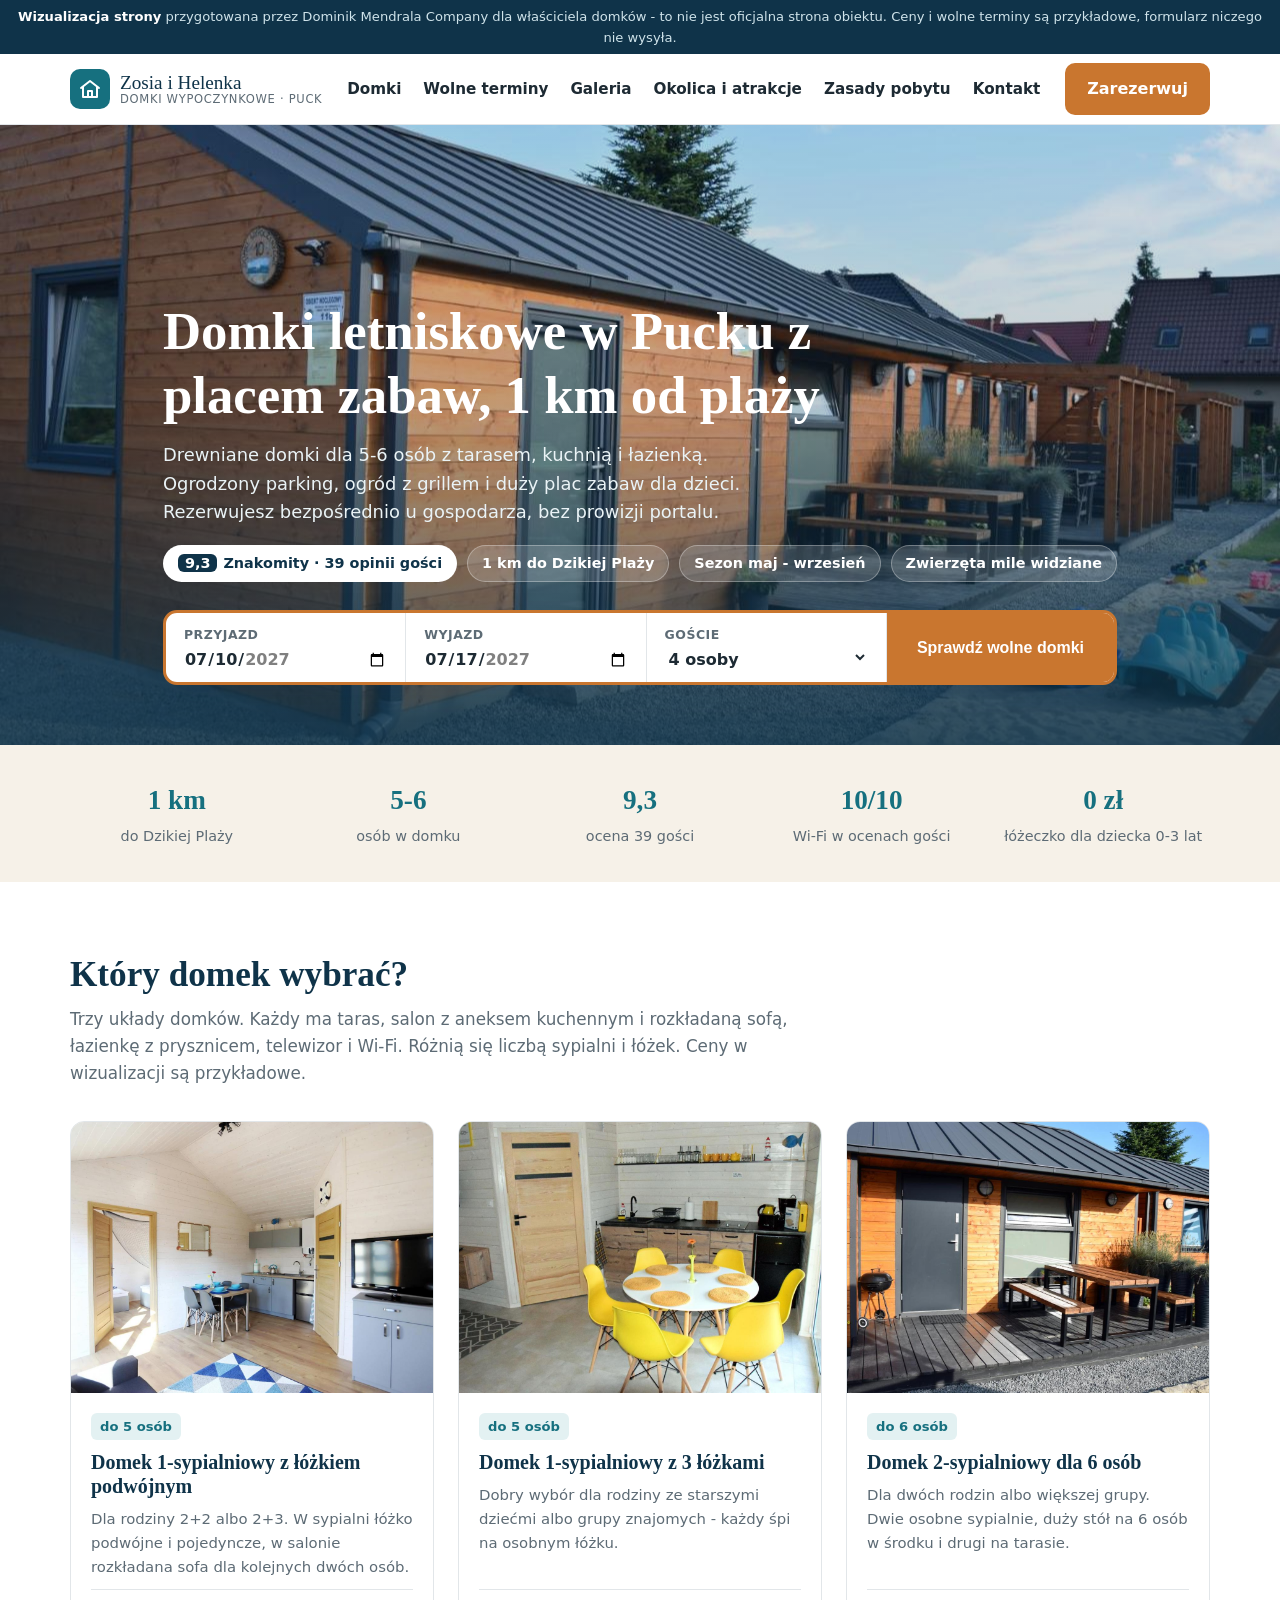
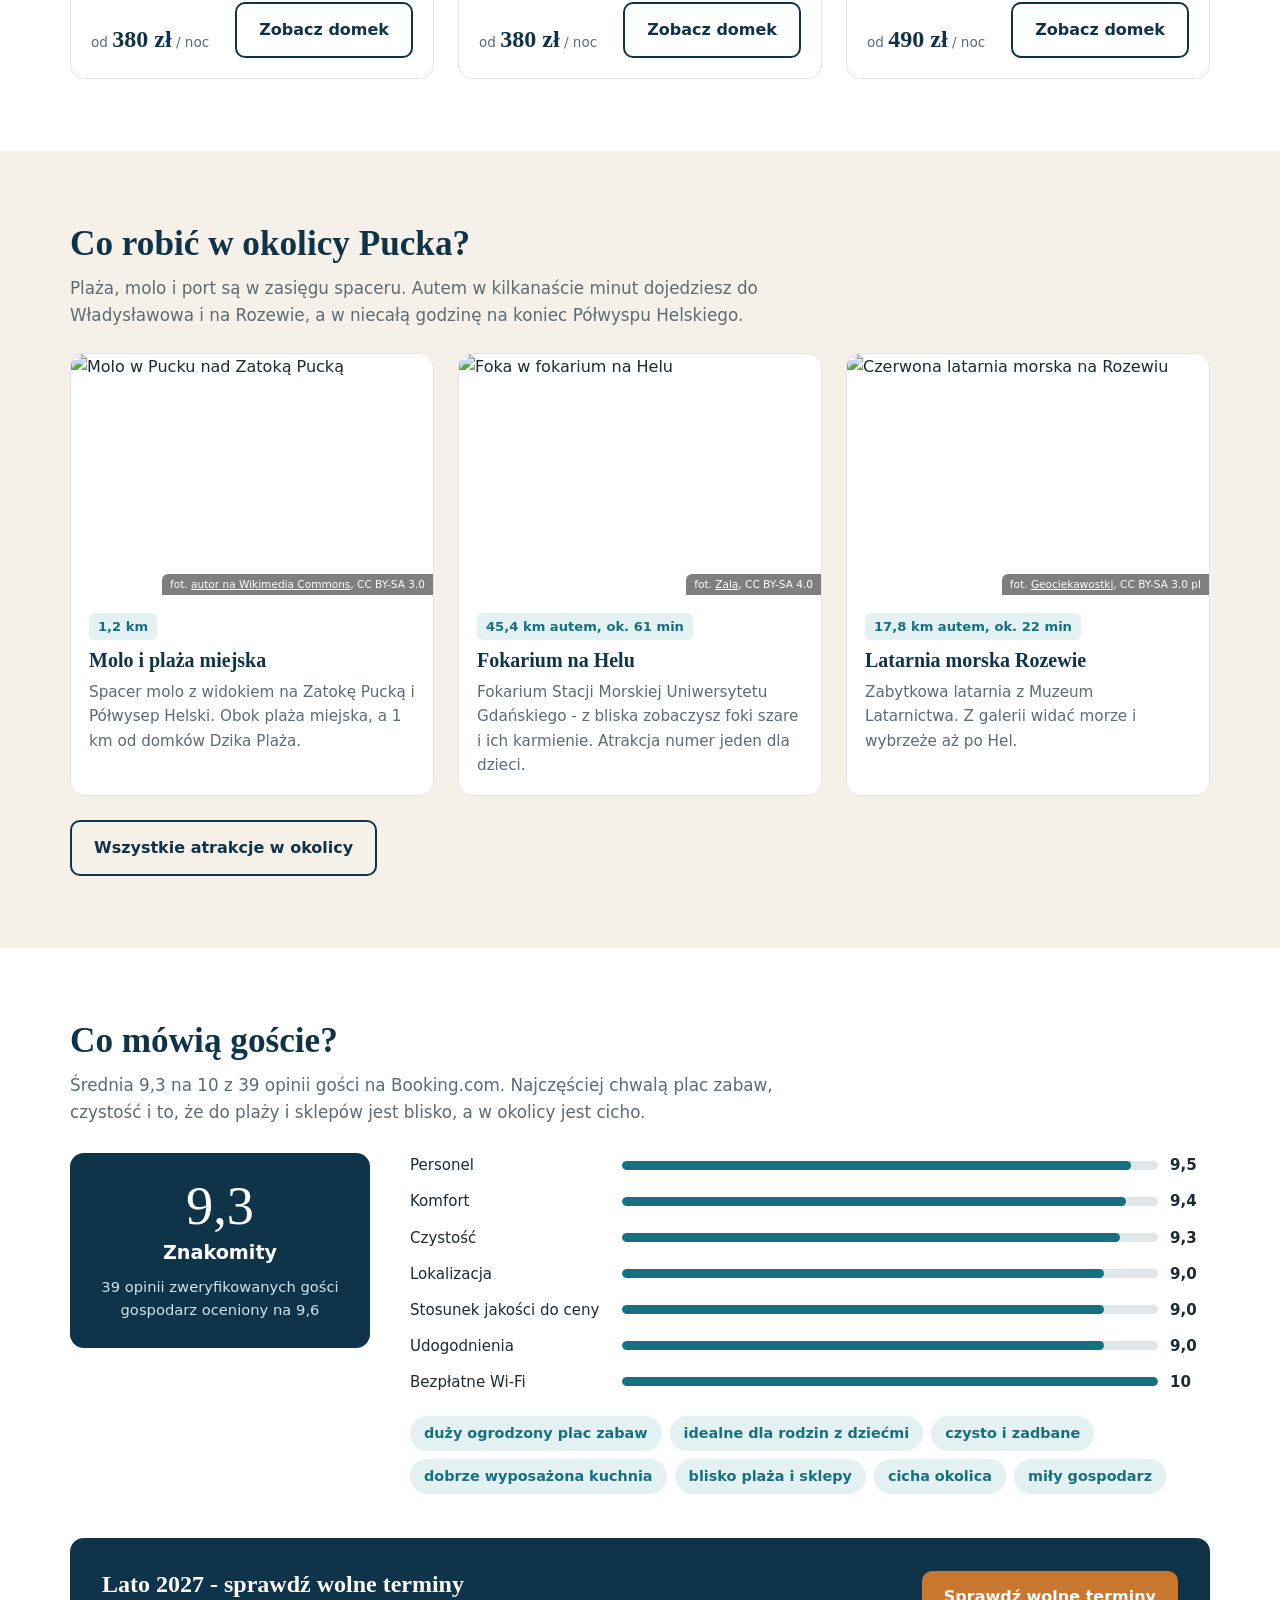
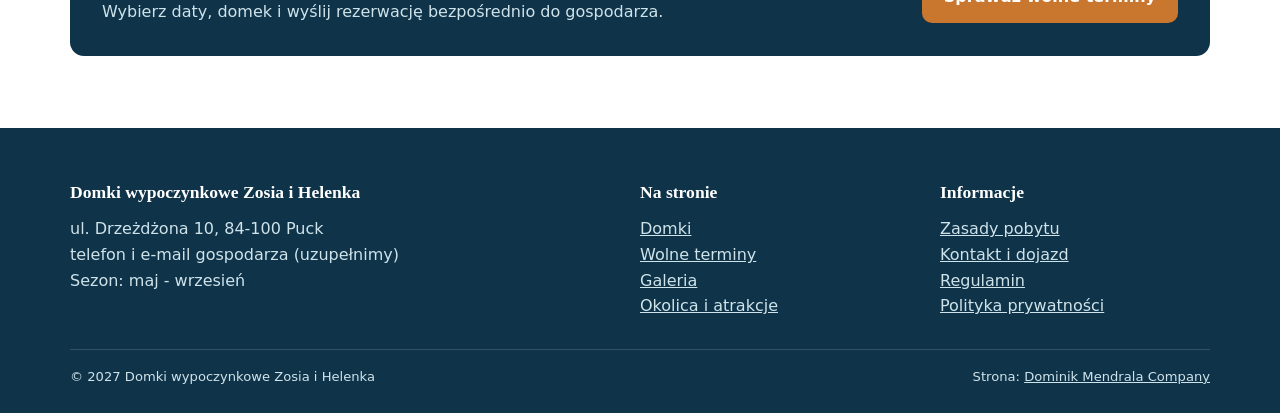
==== commit c35cdfda: "Podstrony: domki, wolne terminy, galeria, okolica i atrakcje, zasady pobytu, kontakt Co-Authored-By:" ====
--- a/index.html
+++ b/index.html
@@ -3,233 +3,26 @@
 <head>
 <meta charset="UTF-8">
 <meta name="viewport" content="width=device-width, initial-scale=1">
-<title>Domki letniskowe w Pucku z placem zabaw, 1 km od plaży - Zosia i Helenka</title>
+<title>Domki letniskowe w Pucku z placem zabaw dla dzieci, 1 km od plaży</title>
 <meta name="description" content="Drewniane domki dla 5-6 osób w Pucku: taras, kuchnia, Wi-Fi, ogrodzony plac zabaw i parking. 1 km do Dzikiej Plaży, sezon maj-wrzesień. Sprawdź wolne terminy.">
 <meta name="robots" content="noindex">
-<style>
-:root{
-  --navy:#0f3349; --sea:#16707f; --sea-l:#e3f1f2; --sand:#f6f1e8; --wood:#c9762f; --wood-d:#a85f22;
-  --ink:#1d2a33; --muted:#5d6b75; --line:#e2e6e9; --ok:#1f8a4c; --busy:#c9ced3; --white:#fff;
-  --r:14px; --shadow:0 10px 30px rgba(15,51,73,.12);
-}
-*{box-sizing:border-box;margin:0;padding:0}
-html{scroll-behavior:smooth}
-body{font-family:system-ui,-apple-system,"Segoe UI",Roboto,Arial,sans-serif;color:var(--ink);background:var(--white);line-height:1.6;font-size:16px}
-img{max-width:100%;display:block}
-a{color:inherit}
-h1,h2,h3{font-family:Georgia,"Times New Roman",serif;line-height:1.2;color:var(--navy)}
-h2{font-size:clamp(1.6rem,3vw,2.2rem);margin-bottom:.6rem}
-h3{font-size:1.25rem}
-.wrap{max-width:1180px;margin:0 auto;padding:0 20px}
-section{padding:72px 0}
-.lead{color:var(--muted);max-width:720px;font-size:1.05rem}
-.btn{display:inline-flex;align-items:center;justify-content:center;gap:8px;border:0;border-radius:10px;padding:13px 22px;font-weight:700;font-size:1rem;cursor:pointer;text-decoration:none;transition:.2s}
-.btn-wood{background:var(--wood);color:#fff}.btn-wood:hover{background:var(--wood-d)}
-.btn-line{background:transparent;border:2px solid var(--navy);color:var(--navy)}.btn-line:hover{background:var(--navy);color:#fff}
-.btn:disabled{opacity:.45;cursor:not-allowed}
-
-/* pasek demo */
-.demo-bar{background:var(--navy);color:#cfe3ea;font-size:.82rem;text-align:center;padding:6px 12px}
-.demo-bar b{color:#fff}
-
-/* nagłówek */
-header{position:sticky;top:0;z-index:50;background:rgba(255,255,255,.96);backdrop-filter:blur(6px);border-bottom:1px solid var(--line)}
-.nav{display:flex;align-items:center;justify-content:space-between;height:70px;gap:16px}
-.logo{display:flex;align-items:center;gap:10px;text-decoration:none}
-.logo-mark{width:40px;height:40px;border-radius:10px;background:var(--sea);display:grid;place-items:center;color:#fff}
-.logo-txt{font-family:Georgia,serif;font-size:1.2rem;color:var(--navy);line-height:1.1}
-.logo-txt small{display:block;font-family:system-ui,sans-serif;font-size:.72rem;color:var(--muted);letter-spacing:.06em;text-transform:uppercase}
-.menu{display:flex;gap:22px;list-style:none}
-.menu a{text-decoration:none;font-weight:600;color:var(--ink);font-size:.95rem;white-space:nowrap}
-.menu a:hover{color:var(--sea)}
-.nav-right{display:flex;align-items:center;gap:14px}
-.phone{font-weight:700;color:var(--navy);text-decoration:none;font-size:.95rem;white-space:nowrap}
-.logo-txt{white-space:nowrap}
-@media(max-width:1200px){.phone{display:none}}
-@media(max-width:1000px){.menu{display:none}}
-@media(max-width:560px){.nav-right{display:none}.hero{min-height:0;padding-top:40px}}
-
-/* hero */
-.hero{position:relative;min-height:620px;display:flex;align-items:flex-end;padding:0 0 60px;color:#fff;
-  background:linear-gradient(180deg,rgba(15,51,73,.15) 0%,rgba(15,51,73,.25) 45%,rgba(15,51,73,.85) 100%),url("img/domki-letniskowe-puck.jpg") center/cover}
-.hero h1{color:#fff;font-size:clamp(2rem,4.6vw,3.3rem);max-width:780px;margin-bottom:14px}
-.hero p{max-width:640px;font-size:1.12rem;color:#eaf3f6}
-.badges{display:flex;flex-wrap:wrap;gap:10px;margin:18px 0 28px}
-.badge{background:rgba(255,255,255,.16);border:1px solid rgba(255,255,255,.3);border-radius:999px;padding:6px 14px;font-size:.9rem;font-weight:600}
-.badge.score{background:#fff;color:var(--navy)}
-.badge.score b{background:var(--navy);color:#fff;border-radius:6px;padding:1px 7px;margin-right:6px}
-
-/* pasek rezerwacji */
-.search{background:#fff;color:var(--ink);border-radius:var(--r);box-shadow:var(--shadow);display:grid;grid-template-columns:1fr 1fr 1fr auto;gap:0;overflow:hidden;max-width:960px;border:3px solid var(--wood)}
-.search label{display:flex;flex-direction:column;padding:12px 18px;border-right:1px solid var(--line);font-size:.78rem;font-weight:700;color:var(--muted);text-transform:uppercase;letter-spacing:.04em}
-.search input,.search select{border:0;font-size:1rem;font-weight:600;color:var(--ink);padding:4px 0 0;background:transparent;font-family:inherit;outline:none}
-.search .btn{border-radius:0;padding:0 30px}
-@media(max-width:760px){.search{grid-template-columns:1fr 1fr}.search label:nth-child(2){border-right:0}.search label{border-bottom:1px solid var(--line)}.search .btn{grid-column:1/-1;padding:15px}}
-
-/* liczby */
-.facts{background:var(--sand);padding:34px 0}
-.facts .wrap{display:grid;grid-template-columns:repeat(5,1fr);gap:18px}
-.fact{text-align:center}
-.fact strong{display:block;font-family:Georgia,serif;font-size:1.7rem;color:var(--sea)}
-.fact span{font-size:.9rem;color:var(--muted)}
-@media(max-width:760px){.facts .wrap{grid-template-columns:repeat(2,1fr)}}
-
-/* domki */
-.cards{display:grid;grid-template-columns:repeat(3,1fr);gap:24px;margin-top:34px}
-@media(max-width:960px){.cards{grid-template-columns:1fr}}
-.card{border:1px solid var(--line);border-radius:var(--r);overflow:hidden;background:#fff;display:flex;flex-direction:column;transition:.2s}
-.card:hover{box-shadow:var(--shadow);transform:translateY(-3px)}
-.card img{aspect-ratio:4/3;object-fit:cover;width:100%}
-.card-body{padding:20px;display:flex;flex-direction:column;gap:10px;flex:1}
-.card ul{list-style:none;display:flex;flex-direction:column;gap:5px;font-size:.94rem;color:var(--muted)}
-.card ul li::before{content:"✓ ";color:var(--ok);font-weight:700}
-.card-foot{display:flex;align-items:flex-end;justify-content:space-between;margin-top:auto;padding-top:12px;border-top:1px solid var(--line)}
-.price{font-size:.85rem;color:var(--muted)}
-.price b{font-size:1.5rem;color:var(--navy);font-family:Georgia,serif}
-.avail{font-size:.85rem;font-weight:700;border-radius:6px;padding:3px 8px;display:none}
-.avail.free{display:inline-block;background:#e4f4ea;color:var(--ok)}
-.avail.taken{display:inline-block;background:#f6e3e3;color:#a33}
-.guests-tag{display:inline-block;background:var(--sea-l);color:var(--sea);font-weight:700;font-size:.82rem;border-radius:6px;padding:3px 9px;width:max-content}
-
-/* kalendarz */
-#kalendarz{background:var(--sand)}
-.cal-box{background:#fff;border-radius:var(--r);box-shadow:var(--shadow);padding:26px;margin-top:28px;display:grid;grid-template-columns:1fr 320px;gap:30px}
-@media(max-width:960px){.cal-box{grid-template-columns:1fr;padding:18px}}
-.tabs{display:flex;flex-wrap:wrap;gap:8px;margin-bottom:18px}
-.tab{border:2px solid var(--line);background:#fff;border-radius:999px;padding:8px 16px;font-weight:700;cursor:pointer;font-size:.9rem;color:var(--ink)}
-.tab.on{border-color:var(--sea);background:var(--sea);color:#fff}
-.cal-head{display:flex;align-items:center;justify-content:space-between;margin-bottom:10px}
-.cal-head button{width:40px;height:40px;border-radius:50%;border:1px solid var(--line);background:#fff;font-size:1.2rem;cursor:pointer}
-.cal-head button:disabled{opacity:.3;cursor:default}
-.months{display:grid;grid-template-columns:1fr 1fr;gap:28px}
-@media(max-width:640px){.months{grid-template-columns:1fr}.months .month:nth-child(2){display:none}}
-.month h4{text-align:center;font-family:Georgia,serif;color:var(--navy);font-size:1.1rem;margin-bottom:8px;text-transform:capitalize}
-.grid{display:grid;grid-template-columns:repeat(7,1fr);gap:3px}
-.dow{text-align:center;font-size:.75rem;font-weight:700;color:var(--muted);padding:4px 0}
-.day{aspect-ratio:1;display:flex;flex-direction:column;align-items:center;justify-content:center;border-radius:8px;font-size:.92rem;font-weight:600;cursor:pointer;border:0;background:#f1f8f4;color:var(--ink);position:relative;font-family:inherit}
-.day small{font-size:.6rem;font-weight:600;color:var(--ok);line-height:1}
-.day:hover:not(:disabled){outline:2px solid var(--sea)}
-.day.empty{background:transparent;cursor:default}
-.day.busy{background:repeating-linear-gradient(45deg,#eceff1,#eceff1 4px,#e2e6e9 4px,#e2e6e9 8px);color:#9aa4ab;text-decoration:line-through;cursor:not-allowed}
-.day.off{background:#f6f7f8;color:#c2c8cc;cursor:not-allowed}
-.day.in-range{background:var(--sea-l);color:var(--sea);border-radius:0}
-.day.start,.day.end{background:var(--sea);color:#fff}
-.day.start small,.day.end small,.day.in-range small{color:inherit}
-.legend{display:flex;flex-wrap:wrap;gap:16px;margin-top:14px;font-size:.82rem;color:var(--muted)}
-.legend i{display:inline-block;width:14px;height:14px;border-radius:4px;vertical-align:-2px;margin-right:6px}
-.summary{border:1px solid var(--line);border-radius:var(--r);padding:20px;align-self:start;position:sticky;top:90px}
-.summary h3{margin-bottom:12px}
-.sum-row{display:flex;justify-content:space-between;padding:7px 0;border-bottom:1px dashed var(--line);font-size:.95rem}
-.sum-row span:first-child{color:var(--muted)}
-.sum-total{display:flex;justify-content:space-between;align-items:baseline;margin:14px 0 16px}
-.sum-total b{font-family:Georgia,serif;font-size:1.7rem;color:var(--navy)}
-.summary .btn{width:100%}
-.hint{font-size:.82rem;color:var(--muted);margin-top:10px}
-.no-fee{background:#e4f4ea;color:var(--ok);font-weight:700;font-size:.85rem;border-radius:8px;padding:8px 10px;margin-bottom:12px}
-
-/* galeria */
-.gallery{display:grid;grid-template-columns:repeat(4,1fr);grid-auto-rows:190px;gap:10px;margin-top:28px}
-.gallery button{border:0;padding:0;cursor:zoom-in;border-radius:10px;overflow:hidden;background:#ddd}
-.gallery img{width:100%;height:100%;object-fit:cover;transition:.3s}
-.gallery button:hover img{transform:scale(1.05)}
-.gallery .big{grid-column:span 2;grid-row:span 2}
-@media(max-width:760px){.gallery{grid-template-columns:repeat(2,1fr);grid-auto-rows:140px}}
-.lightbox{position:fixed;inset:0;background:rgba(8,20,28,.92);display:none;align-items:center;justify-content:center;z-index:100;padding:20px}
-.lightbox.on{display:flex}
-.lightbox img{max-height:86vh;border-radius:10px}
-.lb-btn{position:absolute;top:50%;transform:translateY(-50%);background:rgba(255,255,255,.15);color:#fff;border:0;width:52px;height:52px;border-radius:50%;font-size:1.6rem;cursor:pointer}
-.lb-prev{left:18px}.lb-next{right:18px}
-.lb-close{position:absolute;top:16px;right:20px;background:none;border:0;color:#fff;font-size:2rem;cursor:pointer}
-
-/* opinie */
-.reviews{display:grid;grid-template-columns:300px 1fr;gap:40px;margin-top:28px;align-items:start}
-@media(max-width:860px){.reviews{grid-template-columns:1fr}}
-.score-box{background:var(--navy);color:#fff;border-radius:var(--r);padding:26px;text-align:center}
-.score-box .big{font-family:Georgia,serif;font-size:3.4rem;line-height:1}
-.score-box p{color:#cfe3ea;font-size:.92rem;margin-top:6px}
-.bars{display:flex;flex-direction:column;gap:12px}
-.bar-row{display:grid;grid-template-columns:200px 1fr 40px;gap:12px;align-items:center;font-size:.94rem}
-.bar{height:9px;background:var(--line);border-radius:9px;overflow:hidden}
-.bar i{display:block;height:100%;background:var(--sea);border-radius:9px}
-@media(max-width:520px){.bar-row{grid-template-columns:130px 1fr 34px}}
-.themes{display:flex;flex-wrap:wrap;gap:8px;margin-top:22px}
-.themes span{background:var(--sea-l);color:var(--sea);border-radius:999px;padding:6px 14px;font-weight:600;font-size:.9rem}
-
-/* okolica */
-.two{display:grid;grid-template-columns:1fr 1fr;gap:40px;margin-top:28px;align-items:start}
-@media(max-width:860px){.two{grid-template-columns:1fr}}
-.dist{list-style:none;border:1px solid var(--line);border-radius:var(--r);overflow:hidden}
-.dist li{display:flex;justify-content:space-between;gap:12px;padding:13px 18px;border-bottom:1px solid var(--line)}
-.dist li:last-child{border-bottom:0}
-.dist li b{color:var(--sea);white-space:nowrap}
-.map{border-radius:var(--r);overflow:hidden;border:1px solid var(--line);min-height:340px;background:var(--sea-l)}
-.map iframe{width:100%;height:100%;min-height:340px;border:0}
-
-/* zasady */
-table{width:100%;border-collapse:collapse;margin-top:24px;font-size:.96rem}
-th,td{text-align:left;padding:13px 16px;border-bottom:1px solid var(--line);vertical-align:top}
-th{width:32%;color:var(--navy);background:var(--sand)}
-
-/* faq */
-details{border:1px solid var(--line);border-radius:10px;padding:16px 20px;margin-top:12px;background:#fff}
-summary{font-weight:700;cursor:pointer;color:var(--navy)}
-details p{margin-top:10px;color:var(--muted)}
-
-/* stopka */
-footer{background:var(--navy);color:#cfe3ea;padding:50px 0 26px}
-.foot{display:grid;grid-template-columns:2fr 1fr 1fr;gap:30px}
-@media(max-width:760px){.foot{grid-template-columns:1fr}}
-footer h4{color:#fff;font-family:Georgia,serif;margin-bottom:10px;font-size:1.1rem}
-footer a{color:#cfe3ea}
-.copy{border-top:1px solid rgba(255,255,255,.15);margin-top:30px;padding-top:16px;font-size:.82rem;display:flex;justify-content:space-between;flex-wrap:wrap;gap:10px}
-
-/* okno rezerwacji */
-.modal{position:fixed;inset:0;background:rgba(8,20,28,.6);display:none;align-items:center;justify-content:center;z-index:120;padding:16px}
-.modal.on{display:flex}
-.modal-box{background:#fff;border-radius:var(--r);max-width:520px;width:100%;max-height:92vh;overflow:auto;padding:26px;position:relative}
-.modal-box h3{margin-bottom:6px}
-.modal-box .x{position:absolute;top:12px;right:16px;border:0;background:none;font-size:1.7rem;cursor:pointer;color:var(--muted)}
-.f{display:flex;flex-direction:column;gap:5px;margin-top:12px;font-size:.9rem;font-weight:600}
-.f input,.f textarea{border:1px solid #cdd4d9;border-radius:8px;padding:11px;font:inherit;font-weight:400}
-.chk{display:flex;gap:8px;align-items:flex-start;font-size:.8rem;color:var(--muted);margin-top:12px;font-weight:400}
-.mini{background:var(--sand);border-radius:10px;padding:12px 14px;font-size:.9rem;margin-top:10px}
-.ok-msg{display:none;text-align:center;padding:20px 0}
-.ok-msg .ico{width:64px;height:64px;border-radius:50%;background:#e4f4ea;color:var(--ok);display:grid;place-items:center;font-size:2rem;margin:0 auto 12px}
-
-/* przycisk na telefonie */
-.mobile-cta{display:none}
-@media(max-width:760px){.mobile-cta{display:flex;position:fixed;left:12px;right:12px;bottom:12px;z-index:60;box-shadow:var(--shadow)}footer{padding-bottom:90px}}
-</style>
+<link rel="stylesheet" href="assets/style.css">
 </head>
-<body>
-
+<body data-base="" data-page="start">
 <div class="demo-bar"><b>Wizualizacja strony</b> przygotowana przez Dominik Mendrala Company dla właściciela domków - to nie jest oficjalna strona obiektu. Ceny i wolne terminy są przykładowe, formularz niczego nie wysyła.</div>
-
 <header>
   <div class="wrap nav">
-    <a class="logo" href="#top" aria-label="Domki Zosia i Helenka - strona główna">
-      <span class="logo-mark" aria-hidden="true">
-        <svg width="24" height="24" viewBox="0 0 24 24" fill="none" stroke="currentColor" stroke-width="2" stroke-linecap="round" stroke-linejoin="round"><path d="M3 11 12 4l9 7"/><path d="M5 10v10h14V10"/><path d="M10 20v-6h4v6"/></svg>
-      </span>
+    <a class="logo" href="./" aria-label="Domki Zosia i Helenka - strona główna">
+      <span class="logo-mark" aria-hidden="true"><svg width="24" height="24" viewBox="0 0 24 24" fill="none" stroke="currentColor" stroke-width="2" stroke-linecap="round" stroke-linejoin="round"><path d="M3 11 12 4l9 7"/><path d="M5 10v10h14V10"/><path d="M10 20v-6h4v6"/></svg></span>
       <span class="logo-txt">Zosia i Helenka<small>Domki wypoczynkowe · Puck</small></span>
     </a>
-    <ul class="menu">
-      <li><a href="#domki">Domki</a></li>
-      <li><a href="#kalendarz">Wolne terminy</a></li>
-      <li><a href="#galeria">Galeria</a></li>
-      <li><a href="#opinie">Opinie</a></li>
-      <li><a href="#okolica">Okolica</a></li>
-      <li><a href="#zasady">Zasady pobytu</a></li>
-    </ul>
-    <div class="nav-right">
-      <a class="phone" href="tel:+48000000000">Zadzwoń do gospodarza</a>
-      <a class="btn btn-wood" href="#kalendarz">Zarezerwuj</a>
-    </div>
+    <ul class="menu"><li><a href="domki/">Domki</a></li><li><a href="rezerwacja/">Wolne terminy</a></li><li><a href="galeria/">Galeria</a></li><li><a href="okolica/">Okolica i atrakcje</a></li><li><a href="zasady-pobytu/">Zasady pobytu</a></li><li><a href="kontakt/">Kontakt</a></li></ul>
+    <div class="nav-right"><a class="btn btn-wood" href="rezerwacja/">Zarezerwuj</a></div>
+    <button class="burger" type="button" aria-label="Menu" aria-expanded="false" onclick="const h=this.closest('header');h.classList.toggle('open');this.setAttribute('aria-expanded',h.classList.contains('open'))"><span></span><span></span><span></span></button>
   </div>
 </header>
-
-<main id="top">
-<section class="hero">
+<main>
+<section class="hero" style="background:linear-gradient(180deg,rgba(15,51,73,.15) 0%,rgba(15,51,73,.25) 45%,rgba(15,51,73,.85) 100%),url('img/domki-letniskowe-puck.jpg') center/cover">
   <div class="wrap">
     <h1>Domki letniskowe w Pucku z placem zabaw, 1 km od plaży</h1>
     <p>Drewniane domki dla 5-6 osób z tarasem, kuchnią i łazienką. Ogrodzony parking, ogród z grillem i duży plac zabaw dla dzieci. Rezerwujesz bezpośrednio u gospodarza, bez prowizji portalu.</p>
@@ -239,389 +32,76 @@
       <span class="badge">Sezon maj - wrzesień</span>
       <span class="badge">Zwierzęta mile widziane</span>
     </div>
-    <form class="search" id="searchForm">
-      <label>Przyjazd<input type="date" id="sIn" min="2027-05-01" max="2027-09-29" value="2027-07-10"></label>
-      <label>Wyjazd<input type="date" id="sOut" min="2027-05-02" max="2027-09-30" value="2027-07-17"></label>
+    <form class="search" id="searchForm" action="rezerwacja/" method="get">
+      <label>Przyjazd<input type="date" id="sIn" name="in" min="2027-05-01" max="2027-09-29" value="2027-07-10" required></label>
+      <label>Wyjazd<input type="date" id="sOut" name="out" min="2027-05-02" max="2027-09-30" value="2027-07-17" required></label>
       <label>Goście
-        <select id="sGuests">
-          <option value="2">2 osoby</option><option value="3">3 osoby</option><option value="4" selected>4 osoby</option><option value="5">5 osób</option><option value="6">6 osób</option>
-        </select>
+        <select id="sGuests" name="g"><option value="2">2 osoby</option><option value="3">3 osoby</option><option value="4" selected>4 osoby</option><option value="5">5 osób</option><option value="6">6 osób</option></select>
       </label>
       <button class="btn btn-wood" type="submit">Sprawdź wolne domki</button>
     </form>
   </div>
 </section>
-
-<div class="facts">
-  <div class="wrap">
+<div class="facts"><div class="wrap">
     <div class="fact"><strong>1 km</strong><span>do Dzikiej Plaży</span></div>
     <div class="fact"><strong>5-6</strong><span>osób w domku</span></div>
     <div class="fact"><strong>9,3</strong><span>ocena 39 gości</span></div>
     <div class="fact"><strong>10/10</strong><span>Wi-Fi w ocenach gości</span></div>
     <div class="fact"><strong>0 zł</strong><span>łóżeczko dla dziecka 0-3 lat</span></div>
-  </div>
-</div>
-
-<section id="domki">
-  <div class="wrap">
-    <h2>Który domek wybrać?</h2>
-    <p class="lead">Mamy trzy układy domków. Każdy ma taras, salon z aneksem kuchennym i rozkładaną sofą, łazienkę z prysznicem, telewizor i Wi-Fi. Różnią się liczbą sypialni i łóżek.</p>
-    <div class="cards" id="cards"></div>
-  </div>
-</section>
-
-<section id="kalendarz">
-  <div class="wrap">
-    <h2>Wolne terminy i rezerwacja</h2>
-    <p class="lead">Wybierz domek, kliknij dzień przyjazdu, a potem dzień wyjazdu. Od razu zobaczysz cenę za cały pobyt. Gospodarz potwierdza rezerwację mailem lub telefonicznie.</p>
-    <div class="cal-box">
-      <div>
-        <div class="tabs" id="tabs"></div>
-        <div class="cal-head">
-          <button type="button" id="prev" aria-label="Poprzedni miesiąc">‹</button>
-          <strong id="calTitle" style="color:var(--navy)"></strong>
-          <button type="button" id="next" aria-label="Następny miesiąc">›</button>
-        </div>
-        <div class="months" id="months"></div>
-        <div class="legend">
-          <span><i style="background:#f1f8f4;border:1px solid #cfe6d8"></i>wolny</span>
-          <span><i style="background:#e2e6e9"></i>zajęty</span>
-          <span><i style="background:var(--sea)"></i>Twój pobyt</span>
-          <span><i style="background:#f6f7f8;border:1px solid var(--line)"></i>poza sezonem</span>
-        </div>
-      </div>
-      <aside class="summary">
-        <h3>Twój pobyt</h3>
-        <div class="no-fee">Rezerwacja bezpośrednia - bez prowizji portalu</div>
-        <div class="sum-row"><span>Domek</span><span id="sumCabin">-</span></div>
-        <div class="sum-row"><span>Przyjazd</span><span id="sumIn">wybierz w kalendarzu</span></div>
-        <div class="sum-row"><span>Wyjazd</span><span id="sumOut">-</span></div>
-        <div class="sum-row"><span>Liczba nocy</span><span id="sumNights">-</span></div>
-        <div class="sum-total"><span>Razem</span><b id="sumTotal">-</b></div>
-        <button class="btn btn-wood" id="bookBtn" disabled>Rezerwuj ten termin</button>
-        <p class="hint">Zameldowanie 16:00-22:00, wymeldowanie 7:00-10:00. Zwierzę: 50 zł za dzień.</p>
-      </aside>
+  </div></div>
+<section><div class="wrap">
+  <h2>Który domek wybrać?</h2>
+  <p class="lead">Trzy układy domków. Każdy ma taras, salon z aneksem kuchennym i rozkładaną sofą, łazienkę z prysznicem, telewizor i Wi-Fi. Różnią się liczbą sypialni i łóżek. Ceny w wizualizacji są przykładowe.</p>
+  <div class="cards"><article class="card">
+    <img src="img/salon-z-kuchnia-domek.jpg" alt="Domek 1-sypialniowy z łóżkiem podwójnym w Pucku" loading="lazy" width="500" height="375">
+    <div class="card-body"><span class="guests-tag">do 5 osób</span><h3>Domek 1-sypialniowy z łóżkiem podwójnym</h3><p class="muted" style="font-size:.93rem">Dla rodziny 2+2 albo 2+3. W sypialni łóżko podwójne i pojedyncze, w salonie rozkładana sofa dla kolejnych dwóch osób.</p>
+    <div class="card-foot"><div class="price">od <b>380 zł</b> / noc</div><a class="btn btn-line" href="domki/#a">Zobacz domek</a></div></div></article><article class="card">
+    <img src="img/aneks-kuchenny-domek.jpg" alt="Domek 1-sypialniowy z 3 łóżkami w Pucku" loading="lazy" width="500" height="375">
+    <div class="card-body"><span class="guests-tag">do 5 osób</span><h3>Domek 1-sypialniowy z 3 łóżkami</h3><p class="muted" style="font-size:.93rem">Dobry wybór dla rodziny ze starszymi dziećmi albo grupy znajomych - każdy śpi na osobnym łóżku.</p>
+    <div class="card-foot"><div class="price">od <b>380 zł</b> / noc</div><a class="btn btn-line" href="domki/#b">Zobacz domek</a></div></div></article><article class="card">
+    <img src="img/taras-domku-puck.jpg" alt="Domek 2-sypialniowy dla 6 osób w Pucku" loading="lazy" width="500" height="375">
+    <div class="card-body"><span class="guests-tag">do 6 osób</span><h3>Domek 2-sypialniowy dla 6 osób</h3><p class="muted" style="font-size:.93rem">Dla dwóch rodzin albo większej grupy. Dwie osobne sypialnie, duży stół na 6 osób w środku i drugi na tarasie.</p>
+    <div class="card-foot"><div class="price">od <b>490 zł</b> / noc</div><a class="btn btn-line" href="domki/#c">Zobacz domek</a></div></div></article></div>
+</div></section>
+<section style="background:var(--sand)"><div class="wrap">
+  <h2>Co robić w okolicy Pucka?</h2>
+  <p class="lead">Plaża, molo i port są w zasięgu spaceru. Autem w kilkanaście minut dojedziesz do Władysławowa i na Rozewie, a w niecałą godzinę na koniec Półwyspu Helskiego.</p>
+  <div class="attr-grid"><article class="attr"><figure><img src="https://thumb.wikimedia.org/wikipedia/commons/thumb/e/e2/Pier_in_Puck.jpg/960px-Pier_in_Puck.jpg?utm_source=commons.wikimedia.org&utm_campaign=imageinfo&utm_content=thumbnail" alt="Molo w Pucku nad Zatoką Pucką" loading="lazy" width="960" height="640"><figcaption>fot. <a href="https://commons.wikimedia.org/wiki/File:Pier_in_Puck.jpg" rel="nofollow noopener" target="_blank">autor na Wikimedia Commons</a>, CC BY-SA 3.0</figcaption></figure><div class="attr-body"><span class="km">1,2 km</span><h3>Molo i plaża miejska</h3><p>Spacer molo z widokiem na Zatokę Pucką i Półwysep Helski. Obok plaża miejska, a 1 km od domków Dzika Plaża.</p></div></article><article class="attr"><figure><img src="https://thumb.wikimedia.org/wikipedia/commons/thumb/c/ce/Hel_fokarium_16.jpg/960px-Hel_fokarium_16.jpg?utm_source=commons.wikimedia.org&utm_campaign=imageinfo&utm_content=thumbnail" alt="Foka w fokarium na Helu" loading="lazy" width="960" height="640"><figcaption>fot. <a href="https://commons.wikimedia.org/wiki/File:Hel_fokarium_16.jpg" rel="nofollow noopener" target="_blank">Zala</a>, CC BY-SA 4.0</figcaption></figure><div class="attr-body"><span class="km">45,4 km autem, ok. 61 min</span><h3>Fokarium na Helu</h3><p>Fokarium Stacji Morskiej Uniwersytetu Gdańskiego - z bliska zobaczysz foki szare i ich karmienie. Atrakcja numer jeden dla dzieci.</p></div></article><article class="attr"><figure><img src="https://thumb.wikimedia.org/wikipedia/commons/thumb/f/f4/Latarnia_morska_Rozewie_3.JPG/960px-Latarnia_morska_Rozewie_3.JPG?utm_source=commons.wikimedia.org&utm_campaign=imageinfo&utm_content=thumbnail" alt="Czerwona latarnia morska na Rozewiu" loading="lazy" width="960" height="640"><figcaption>fot. <a href="https://commons.wikimedia.org/wiki/File:Latarnia_morska_Rozewie_3.JPG" rel="nofollow noopener" target="_blank">Geociekawostki</a>, CC BY-SA 3.0 pl</figcaption></figure><div class="attr-body"><span class="km">17,8 km autem, ok. 22 min</span><h3>Latarnia morska Rozewie</h3><p>Zabytkowa latarnia z Muzeum Latarnictwa. Z galerii widać morze i wybrzeże aż po Hel.</p></div></article></div>
+  <p style="margin-top:24px"><a class="btn btn-line" href="okolica/">Wszystkie atrakcje w okolicy</a></p>
+</div></section>
+<section id="opinie"><div class="wrap">
+  <h2>Co mówią goście?</h2>
+  <p class="lead">Średnia 9,3 na 10 z 39 opinii gości na Booking.com. Najczęściej chwalą plac zabaw, czystość i to, że do plaży i sklepów jest blisko, a w okolicy jest cicho.</p>
+  <div class="reviews">
+    <div class="score-box"><div class="big">9,3</div><div style="font-weight:700;font-size:1.2rem;margin-top:4px">Znakomity</div><p>39 opinii zweryfikowanych gości<br>gospodarz oceniony na 9,6</p></div>
+    <div><div class="bars" id="bars"></div>
+      <div class="themes"><span>duży ogrodzony plac zabaw</span><span>idealne dla rodzin z dziećmi</span><span>czysto i zadbane</span><span>dobrze wyposażona kuchnia</span><span>blisko plaża i sklepy</span><span>cicha okolica</span><span>miły gospodarz</span></div>
     </div>
   </div>
-</section>
-
-<section id="galeria">
-  <div class="wrap">
-    <h2>Jak wyglądają domki w środku i na zewnątrz?</h2>
-    <p class="lead">Jasne, drewniane wnętrza w morskim klimacie, tarasy ze stołem i ogród z placem zabaw. Kliknij zdjęcie, żeby je powiększyć.</p>
-    <div class="gallery" id="gallery"></div>
-  </div>
-</section>
-
-<section id="opinie" style="background:var(--sand)">
-  <div class="wrap">
-    <h2>Co mówią goście?</h2>
-    <p class="lead">Średnia 9,3 na 10 z 39 opinii gości, którzy byli u nas na Booking.com. Najczęściej chwalą plac zabaw, czystość i to, że do plaży i sklepów jest blisko, a w okolicy jest cicho.</p>
-    <div class="reviews">
-      <div class="score-box">
-        <div class="big">9,3</div>
-        <div style="font-weight:700;font-size:1.2rem;margin-top:4px">Znakomity</div>
-        <p>39 opinii zweryfikowanych gości<br>gospodarz oceniony na 9,6</p>
-      </div>
-      <div>
-        <div class="bars" id="bars"></div>
-        <div class="themes">
-          <span>duży ogrodzony plac zabaw</span><span>idealne dla rodzin z dziećmi</span><span>czysto i zadbane</span><span>dobrze wyposażona kuchnia</span><span>blisko plaża i sklepy</span><span>cicha okolica</span><span>miły gospodarz</span>
-        </div>
-      </div>
-    </div>
-  </div>
-</section>
-
-<section id="okolica">
-  <div class="wrap">
-    <h2>Gdzie są domki i co jest w pobliżu?</h2>
-    <p class="lead">Domki stoją przy ul. Drzeżdżona 10 w Pucku, w spokojnej części miasta. Pieszo dojdziesz do plaży, portu jachtowego, sklepów i restauracji, a obok biegnie trasa rowerowa z rowerami miejskimi Mevo.</p>
-    <div class="two">
-      <ul class="dist">
-        <li><span>Dzika Plaża</span><b>1 km</b></li>
-        <li><span>Plaża Zielona</span><b>1,1 km</b></li>
-        <li><span>Plaża miejska w Pucku</span><b>1,2 km</b></li>
-        <li><span>Port jachtowy, molo, Fara św. Piotra i Pawła, muzeum „Szpitalik", huta szkła z pokazami</span><b>w Pucku</b></li>
-        <li><span>Park wodny z rekinami</span><b>13 km</b></li>
-        <li><span>Gdynia - port</span><b>25 km</b></li>
-        <li><span>Lotnisko Gdańsk</span><b>53 km</b></li>
-      </ul>
-      <div class="map">
-        <iframe title="Mapa dojazdu do domków w Pucku" loading="lazy" src="https://maps.google.com/maps?q=Drze%C5%BCd%C5%BCona%2010%2C%2084-100%20Puck&amp;z=15&amp;output=embed"></iframe>
-      </div>
-    </div>
-  </div>
-</section>
-
-<section id="zasady" style="background:var(--sand)">
-  <div class="wrap">
-    <h2>Zasady pobytu w skrócie</h2>
-    <p class="lead">Najważniejsze informacje przed przyjazdem. Pełny regulamin dostajesz razem z potwierdzeniem rezerwacji.</p>
-    <table>
-      <tr><th>Zameldowanie</th><td>16:00-22:00 (prosimy o informację o godzinie przyjazdu)</td></tr>
-      <tr><th>Wymeldowanie</th><td>7:00-10:00</td></tr>
-      <tr><th>Dzieci</th><td>W każdym wieku. Łóżeczko dla dziecka 0-3 lat bezpłatnie, na życzenie. Dodatkowych łóżek nie ma.</td></tr>
-      <tr><th>Zwierzęta</th><td>Niewielkie zwierzęta mile widziane, 50 zł za dzień, miski na miejscu</td></tr>
-      <tr><th>Parking</th><td>Bezpłatny, ogrodzony, na terenie posesji</td></tr>
-      <tr><th>Cisza nocna</th><td>23:00-7:00. Imprezy, wieczory panieńskie i kawalerskie są niedozwolone.</td></tr>
-      <tr><th>Sezon</th><td>Maj - wrzesień</td></tr>
-    </table>
-  </div>
-</section>
-
-<section>
-  <div class="wrap">
-    <h2>Pytania przed rezerwacją</h2>
-    <details><summary>Czy w domku jest wszystko do gotowania?</summary><p>Tak. W aneksie jest płyta kuchenna, lodówka, czajnik, ekspres do kawy, toster i podstawowe naczynia. Na zewnątrz jest grill i miejsce na ognisko.</p></details>
-    <details><summary>Czy można przyjechać z psem?</summary><p>Tak, z niewielkim zwierzęciem. Opłata wynosi 50 zł za dzień, miski są na miejscu.</p></details>
-    <details><summary>Ile jest do plaży?</summary><p>Do Dzikiej Plaży jest ok. 1 km. Blisko jest też port jachtowy, sklepy i restauracje.</p></details>
-    <details><summary>Czy domki nadają się dla małych dzieci?</summary><p>Tak. Jest ogrodzony plac zabaw, a na życzenie bezpłatne łóżeczko dla dziecka do 3 lat. Goście chwalą też krzesełko do karmienia i rzeczy dla maluchów w domkach.</p></details>
-  </div>
-</section>
+  <div class="cta-band"><div><h3>Lato 2027 - sprawdź wolne terminy</h3><p>Wybierz daty, domek i wyślij rezerwację bezpośrednio do gospodarza.</p></div><a class="btn btn-wood" href="rezerwacja/">Sprawdź wolne terminy</a></div>
+</div></section>
 </main>
-
 <footer>
   <div class="wrap">
     <div class="foot">
       <div>
         <h4>Domki wypoczynkowe Zosia i Helenka</h4>
-        <p>ul. Drzeżdżona 10, 84-100 Puck<br>telefon i e-mail gospodarza (uzupełnimy)</p>
-        <p style="margin-top:10px"><a href="https://www.facebook.com/" rel="nofollow">Facebook</a> · <a href="#opinie">Opinie gości</a></p>
+        <p>ul. Drzeżdżona 10, 84-100 Puck<br>telefon i e-mail gospodarza (uzupełnimy)<br>Sezon: maj - wrzesień</p>
       </div>
       <div>
         <h4>Na stronie</h4>
-        <p><a href="#domki">Domki</a><br><a href="#kalendarz">Wolne terminy</a><br><a href="#galeria">Galeria</a><br><a href="#okolica">Okolica</a></p>
+        <p><a href="domki/">Domki</a><br><a href="rezerwacja/">Wolne terminy</a><br><a href="galeria/">Galeria</a><br><a href="okolica/">Okolica i atrakcje</a></p>
       </div>
       <div>
         <h4>Informacje</h4>
-        <p><a href="#zasady">Zasady pobytu</a><br><a href="#">Regulamin</a><br><a href="#">Polityka prywatności</a></p>
+        <p><a href="zasady-pobytu/">Zasady pobytu</a><br><a href="kontakt/">Kontakt i dojazd</a><br><a href="#">Regulamin</a><br><a href="#">Polityka prywatności</a></p>
       </div>
     </div>
     <div class="copy"><span>© 2027 Domki wypoczynkowe Zosia i Helenka</span><span>Strona: <a href="https://dmcompany.com.pl">Dominik Mendrala Company</a></span></div>
   </div>
 </footer>
+<a class="btn btn-wood mobile-cta" href="rezerwacja/">Sprawdź wolne terminy</a>
 
-<a class="btn btn-wood mobile-cta" href="#kalendarz">Sprawdź wolne terminy</a>
-
-<div class="lightbox" id="lb" role="dialog" aria-label="Powiększone zdjęcie">
-  <button class="lb-close" id="lbClose" aria-label="Zamknij">×</button>
-  <button class="lb-btn lb-prev" id="lbPrev" aria-label="Poprzednie zdjęcie">‹</button>
-  <img id="lbImg" alt="">
-  <button class="lb-btn lb-next" id="lbNext" aria-label="Następne zdjęcie">›</button>
-</div>
-
-<div class="modal" id="modal" role="dialog" aria-label="Rezerwacja">
-  <div class="modal-box">
-    <button class="x" id="mClose" aria-label="Zamknij">×</button>
-    <div id="mForm">
-      <h3>Rezerwacja domku</h3>
-      <div class="mini" id="mSummary"></div>
-      <form id="bookForm">
-        <label class="f">Imię i nazwisko<input required autocomplete="name" placeholder="Jan Kowalski"></label>
-        <label class="f">E-mail<input type="email" required autocomplete="email" placeholder="jan.kowalski@example.com"></label>
-        <label class="f">Telefon<input type="tel" required autocomplete="tel" placeholder="500 000 000"></label>
-        <label class="f">Liczba osób i uwagi (np. pies, łóżeczko, godzina przyjazdu)<textarea rows="3"></textarea></label>
-        <label class="chk"><input type="checkbox" required> Zapoznałem się z regulaminem i polityką prywatności. Dane z formularza służą tylko do obsługi rezerwacji.</label>
-        <button class="btn btn-wood" style="width:100%;margin-top:16px" type="submit">Wyślij rezerwację</button>
-      </form>
-    </div>
-    <div class="ok-msg" id="mOk">
-      <div class="ico">✓</div>
-      <h3>Dziękujemy!</h3>
-      <p style="color:var(--muted);margin-top:8px">Na prawdziwej stronie w tym miejscu gość dostaje potwierdzenie, a gospodarz maila z rezerwacją. W wizualizacji nic nie zostało wysłane.</p>
-    </div>
-  </div>
-</div>
-
-<script>
-const NAMES = {"190221243":"sypialnia-lozka-pojedyncze","191359752":"lazienka-domek","191359889":"salon-z-kuchnia-domek","191359989":"sypialnia-domek-puck","254214328":"salon-domek-puck","261237382":"taras-domku-puck","261237951":"domki-letniskowe-puck","288088390":"aneks-kuchenny-domek","602580644":"scianka-wspinaczkowa-plac-zabaw","602580645":"szachy-ogrod","633219904":"plac-zabaw-domki-puck"};
-const IMG = id => `img/${NAMES[id]}.jpg`;
-const THUMB = IMG;
-
-/* Domki - ceny przykładowe do podmiany na cennik właściciela */
-const CABINS = [
-  {id:'a', name:'Domek 1-sypialniowy', sub:'łóżko podwójne + pojedyncze', max:5, price:380, img:'191359889',
-   feat:['Sypialnia: 1 łóżko podwójne i 1 pojedyncze','Salon z rozkładaną sofą','Aneks kuchenny, ekspres, toster','Łazienka z prysznicem, suszarka','Taras ze stołem']},
-  {id:'b', name:'Domek 1-sypialniowy', sub:'3 łóżka pojedyncze', max:5, price:380, img:'288088390',
-   feat:['Sypialnia: 3 łóżka pojedyncze','Salon z rozkładaną sofą','Aneks kuchenny, lodówka, płyta','Łazienka z prysznicem, suszarka','Taras ze stołem']},
-  {id:'c', name:'Domek 2-sypialniowy', sub:'dla 2 rodzin lub większej grupy', max:6, price:490, img:'261237382',
-   feat:['2 sypialnie: łóżko podwójne i 2 pojedyncze','Salon z rozkładaną sofą','Duży stół dla 6 osób','Łazienka z prysznicem, suszarka','Taras ze stołem i grillem']},
-];
-
-/* Zajęte noce - przykładowe, w prawdziwej stronie z kalendarza właściciela */
-const BUSY = {
-  a:[['2027-06-25','2027-07-04'],['2027-07-11','2027-07-25'],['2027-08-01','2027-08-16'],['2027-08-22','2027-08-29']],
-  b:[['2027-07-01','2027-07-08'],['2027-07-18','2027-08-08'],['2027-08-14','2027-08-21'],['2027-06-12','2027-06-15']],
-  c:[['2027-07-04','2027-07-11'],['2027-07-25','2027-08-15'],['2027-05-01','2027-05-04'],['2027-06-19','2027-06-26']],
-};
-const SEASON_FROM = new Date(2027,4,1), SEASON_TO = new Date(2027,8,30);
-const MONTHS = ['styczeń','luty','marzec','kwiecień','maj','czerwiec','lipiec','sierpień','wrzesień','październik','listopad','grudzień'];
-const MONTHS_GEN = ['stycznia','lutego','marca','kwietnia','maja','czerwca','lipca','sierpnia','września','października','listopada','grudnia'];
-
-const d0 = s => { const [y,m,d]=s.split('-').map(Number); return new Date(y,m-1,d); };
-const key = d => `${d.getFullYear()}-${String(d.getMonth()+1).padStart(2,'0')}-${String(d.getDate()).padStart(2,'0')}`;
-const addDays = (d,n) => new Date(d.getFullYear(), d.getMonth(), d.getDate()+n);
-const nightsBetween = (a,b) => Math.round((b-a)/864e5);
-const fmt = d => `${d.getDate()} ${MONTHS_GEN[d.getMonth()]} ${d.getFullYear()}`;
-const zl = n => n.toLocaleString('pl-PL') + ' zł';
-
-function isBusyNight(cab, d){ // noc z dnia d na d+1
-  return BUSY[cab].some(([a,b]) => d >= d0(a) && d < d0(b));
-}
-function inSeason(d){ return d >= SEASON_FROM && d <= SEASON_TO; }
-function rangeFree(cab, a, b){
-  for(let d=new Date(a); d<b; d=addDays(d,1)){ if(!inSeason(d) || isBusyNight(cab,d)) return false; }
-  return true;
-}
-
-let cabin = 'a', viewMonth = 6, viewYear = 2027, selIn = null, selOut = null;
-
-/* karty domków */
-function renderCards(guests, a, b){
-  const box = document.getElementById('cards');
-  box.innerHTML = CABINS.map(c => {
-    let av = '';
-    if(a && b){
-      const ok = rangeFree(c.id,a,b) && guests <= c.max;
-      av = `<span class="avail ${ok?'free':'taken'}">${ok ? 'Wolny w wybranym terminie' : (guests > c.max ? 'Za mało miejsc' : 'Zajęty w tym terminie')}</span>`;
-    }
-    return `<article class="card">
-      <img src="${THUMB(c.img)}" alt="${c.name} w Pucku - wnętrze" loading="lazy" width="500" height="375">
-      <div class="card-body">
-        <span class="guests-tag">do ${c.max} osób</span>
-        <h3>${c.name}</h3>
-        <div style="color:var(--muted);font-size:.92rem;margin-top:-6px">${c.sub}</div>
-        ${av}
-        <ul>${c.feat.map(f=>`<li>${f}</li>`).join('')}</ul>
-        <div class="card-foot">
-          <div class="price">od <b>${c.price} zł</b> / noc</div>
-          <button class="btn btn-line" type="button" onclick="pickCabin('${c.id}')">Wolne terminy</button>
-        </div>
-      </div>
-    </article>`;
-  }).join('');
-}
-
-/* zakładki i kalendarz */
-function renderTabs(){
-  document.getElementById('tabs').innerHTML = CABINS.map(c =>
-    `<button type="button" class="tab ${c.id===cabin?'on':''}" onclick="setCabin('${c.id}')">${c.name} · ${c.sub.split(' ')[0]==='dla'?'6 os.':c.sub}</button>`).join('');
-}
-function monthHTML(y,m){
-  const first = new Date(y,m,1), days = new Date(y,m+1,0).getDate();
-  const offset = (first.getDay()+6)%7;
-  let h = `<div class="month"><h4>${MONTHS[m]} ${y}</h4><div class="grid">`;
-  ['pn','wt','śr','cz','pt','so','nd'].forEach(x => h += `<div class="dow">${x}</div>`);
-  for(let i=0;i<offset;i++) h += `<div class="day empty"></div>`;
-  const price = CABINS.find(c=>c.id===cabin).price;
-  for(let d=1; d<=days; d++){
-    const dt = new Date(y,m,d);
-    let cls = 'day', dis = false, lab = '';
-    const seasonEnd = key(dt) === key(addDays(SEASON_TO,0));
-    if(!inSeason(dt)){ cls += ' off'; dis = true; }
-    else if(isBusyNight(cabin,dt) && !(selIn && !selOut && dt > selIn && !isBusyNight(cabin,addDays(dt,-1)) && rangeFree(cabin,selIn,dt))){ cls += ' busy'; dis = true; }
-    else if(!seasonEnd){ lab = `<small>${price}</small>`; }
-    if(selIn && key(dt)===key(selIn)) cls += ' start';
-    if(selOut && key(dt)===key(selOut)) cls += ' end';
-    if(selIn && selOut && dt > selIn && dt < selOut) cls += ' in-range';
-    h += `<button type="button" class="${cls}" ${dis?'disabled':''} data-d="${key(dt)}" aria-label="${fmt(dt)}">${d}${lab}</button>`;
-  }
-  return h + `</div></div>`;
-}
-function renderCal(){
-  const m2 = (viewMonth+1)%12, y2 = viewMonth===11 ? viewYear+1 : viewYear;
-  document.getElementById('months').innerHTML = monthHTML(viewYear,viewMonth) + monthHTML(y2,m2);
-  document.getElementById('calTitle').textContent = 'Sezon 2027';
-  document.getElementById('prev').disabled = (viewYear===2027 && viewMonth<=4);
-  document.getElementById('next').disabled = (viewYear===2027 && viewMonth>=7);
-  document.querySelectorAll('#months .day[data-d]').forEach(b => b.addEventListener('click', () => clickDay(d0(b.dataset.d))));
-  renderSummary();
-}
-function clickDay(d){
-  if(!selIn || selOut || d <= selIn){ selIn = d; selOut = null; }
-  else if(rangeFree(cabin, selIn, d)){ selOut = d; }
-  else { selIn = d; selOut = null; }
-  renderCal();
-}
-function renderSummary(){
-  const c = CABINS.find(x=>x.id===cabin);
-  document.getElementById('sumCabin').textContent = `${c.name} (do ${c.max} os.)`;
-  document.getElementById('sumIn').textContent = selIn ? fmt(selIn) : 'wybierz w kalendarzu';
-  document.getElementById('sumOut').textContent = selOut ? fmt(selOut) : (selIn ? 'kliknij dzień wyjazdu' : '-');
-  const n = selIn && selOut ? nightsBetween(selIn, selOut) : 0;
-  document.getElementById('sumNights').textContent = n ? n : '-';
-  document.getElementById('sumTotal').textContent = n ? zl(n*c.price) : '-';
-  document.getElementById('bookBtn').disabled = !n;
-}
-function setCabin(id){ cabin = id; if(selIn && selOut && !rangeFree(id,selIn,selOut)){ selOut = null; } renderTabs(); renderCal(); }
-function pickCabin(id){ setCabin(id); document.getElementById('kalendarz').scrollIntoView(); }
-document.getElementById('prev').onclick = () => { viewMonth--; renderCal(); };
-document.getElementById('next').onclick = () => { viewMonth++; renderCal(); };
-
-/* pasek wyszukiwania w hero */
-document.getElementById('searchForm').addEventListener('submit', e => {
-  e.preventDefault();
-  const a = d0(document.getElementById('sIn').value), b = d0(document.getElementById('sOut').value);
-  const g = +document.getElementById('sGuests').value;
-  if(!(b > a)) { alert('Data wyjazdu musi być po dacie przyjazdu.'); return; }
-  renderCards(g, a, b);
-  const free = CABINS.find(c => rangeFree(c.id,a,b) && g <= c.max);
-  cabin = free ? free.id : cabin; selIn = a; selOut = free ? b : null;
-  viewMonth = a.getMonth(); viewYear = a.getFullYear(); if(viewMonth > 7) viewMonth = 7;
-  renderTabs(); renderCal();
-  document.getElementById('domki').scrollIntoView();
-});
-
-/* okno rezerwacji */
-const modal = document.getElementById('modal');
-document.getElementById('bookBtn').onclick = () => {
-  const c = CABINS.find(x=>x.id===cabin), n = nightsBetween(selIn,selOut);
-  document.getElementById('mSummary').innerHTML = `<b>${c.name}</b> (do ${c.max} os.)<br>${fmt(selIn)} - ${fmt(selOut)} · ${n} ${n===1?'noc':(n<5?'noce':'nocy')}<br>Razem: <b>${zl(n*c.price)}</b>`;
-  document.getElementById('mForm').style.display = ''; document.getElementById('mOk').style.display = 'none';
-  modal.classList.add('on');
-};
-document.getElementById('mClose').onclick = () => modal.classList.remove('on');
-modal.addEventListener('click', e => { if(e.target === modal) modal.classList.remove('on'); });
-document.getElementById('bookForm').addEventListener('submit', e => {
-  e.preventDefault(); // wizualizacja - nic nie jest wysyłane
-  document.getElementById('mForm').style.display = 'none'; document.getElementById('mOk').style.display = 'block';
-});
-
-/* galeria */
-const PHOTOS = [
-  ['261237951','Drewniane domki wypoczynkowe w Pucku - widok z zewnątrz'],
-  ['633219904','Ogrodzony plac zabaw z huśtawkami przy domkach'],
-  ['288088390','Aneks kuchenny ze stołem i żółtymi krzesłami'],
-  ['254214328','Salon z rozkładaną sofą i telewizorem'],
-  ['191359989','Sypialnia z dwoma łóżkami w morskim stylu'],
-  ['261237382','Taras domku ze stołem i ławkami'],
-  ['602580644','Ścianka wspinaczkowa i bujaki na placu zabaw'],
-  ['191359752','Łazienka z prysznicem w domku'],
-  ['190221243','Sypialnia z łóżkami pojedynczymi'],
-  ['602580645','Stolik do gry w szachy w ogrodzie'],
-];
-const gal = document.getElementById('gallery');
-gal.innerHTML = PHOTOS.map((p,i) => `<button type="button" class="${i===0||i===5?'big':''}" data-i="${i}"><img src="${THUMB(p[0])}" alt="${p[1]}" loading="lazy" width="500" height="375"></button>`).join('');
-let lbI = 0; const lb = document.getElementById('lb'), lbImg = document.getElementById('lbImg');
-function showLb(i){ lbI = (i+PHOTOS.length)%PHOTOS.length; lbImg.src = IMG(PHOTOS[lbI][0]); lbImg.alt = PHOTOS[lbI][1]; lb.classList.add('on'); }
-gal.querySelectorAll('button').forEach(b => b.onclick = () => showLb(+b.dataset.i));
-document.getElementById('lbPrev').onclick = () => showLb(lbI-1);
-document.getElementById('lbNext').onclick = () => showLb(lbI+1);
-document.getElementById('lbClose').onclick = () => lb.classList.remove('on');
-lb.addEventListener('click', e => { if(e.target === lb) lb.classList.remove('on'); });
-document.addEventListener('keydown', e => {
-  if(e.key === 'Escape'){ lb.classList.remove('on'); modal.classList.remove('on'); }
-  if(lb.classList.contains('on') && e.key === 'ArrowRight') showLb(lbI+1);
-  if(lb.classList.contains('on') && e.key === 'ArrowLeft') showLb(lbI-1);
-});
-
-/* oceny */
-const SCORES = [['Personel',9.5],['Komfort',9.4],['Czystość',9.3],['Lokalizacja',9.0],['Stosunek jakości do ceny',9.0],['Udogodnienia',9.0],['Bezpłatne Wi-Fi',10]];
-document.getElementById('bars').innerHTML = SCORES.map(([n,v]) =>
-  `<div class="bar-row"><span>${n}</span><div class="bar"><i style="width:${v*10}%"></i></div><b>${v===10?'10':v.toFixed(1).replace('.',',')}</b></div>`).join('');
-
-renderCards(); renderTabs(); renderCal();
-</script>
+<script src="assets/app.js"></script>
 </body>
 </html>
--- a/assets/style.css
+++ b/assets/style.css
@@ -0,0 +1,262 @@
+:root{
+  --navy:#0f3349; --sea:#16707f; --sea-l:#e3f1f2; --sand:#f6f1e8; --wood:#c9762f; --wood-d:#a85f22;
+  --ink:#1d2a33; --muted:#5d6b75; --line:#e2e6e9; --ok:#1f8a4c; --busy:#c9ced3; --white:#fff;
+  --r:14px; --shadow:0 10px 30px rgba(15,51,73,.12);
+}
+*{box-sizing:border-box;margin:0;padding:0}
+html{scroll-behavior:smooth}
+body{font-family:system-ui,-apple-system,"Segoe UI",Roboto,Arial,sans-serif;color:var(--ink);background:var(--white);line-height:1.6;font-size:16px}
+img{max-width:100%;display:block}
+a{color:inherit}
+h1,h2,h3{font-family:Georgia,"Times New Roman",serif;line-height:1.2;color:var(--navy)}
+h2{font-size:clamp(1.6rem,3vw,2.2rem);margin-bottom:.6rem}
+h3{font-size:1.25rem}
+.wrap{max-width:1180px;margin:0 auto;padding:0 20px}
+section{padding:72px 0}
+.lead{color:var(--muted);max-width:720px;font-size:1.05rem}
+.btn{display:inline-flex;align-items:center;justify-content:center;gap:8px;border:0;border-radius:10px;padding:13px 22px;font-weight:700;font-size:1rem;cursor:pointer;text-decoration:none;transition:.2s}
+.btn-wood{background:var(--wood);color:#fff}.btn-wood:hover{background:var(--wood-d)}
+.btn-line{background:transparent;border:2px solid var(--navy);color:var(--navy)}.btn-line:hover{background:var(--navy);color:#fff}
+.btn:disabled{opacity:.45;cursor:not-allowed}
+
+/* pasek demo */
+.demo-bar{background:var(--navy);color:#cfe3ea;font-size:.82rem;text-align:center;padding:6px 12px}
+.demo-bar b{color:#fff}
+
+/* nagłówek */
+header{position:sticky;top:0;z-index:50;background:rgba(255,255,255,.96);backdrop-filter:blur(6px);border-bottom:1px solid var(--line)}
+.nav{display:flex;align-items:center;justify-content:space-between;height:70px;gap:16px}
+.logo{display:flex;align-items:center;gap:10px;text-decoration:none}
+.logo-mark{width:40px;height:40px;border-radius:10px;background:var(--sea);display:grid;place-items:center;color:#fff}
+.logo-txt{font-family:Georgia,serif;font-size:1.2rem;color:var(--navy);line-height:1.1}
+.logo-txt small{display:block;font-family:system-ui,sans-serif;font-size:.72rem;color:var(--muted);letter-spacing:.06em;text-transform:uppercase}
+.menu{display:flex;gap:22px;list-style:none}
+.menu a{text-decoration:none;font-weight:600;color:var(--ink);font-size:.95rem;white-space:nowrap}
+.menu a:hover{color:var(--sea)}
+.nav-right{display:flex;align-items:center;gap:14px}
+.phone{font-weight:700;color:var(--navy);text-decoration:none;font-size:.95rem;white-space:nowrap}
+.logo-txt{white-space:nowrap}
+@media(max-width:1200px){.phone{display:none}}
+@media(max-width:1000px){.menu{display:none}}
+@media(max-width:560px){.nav-right{display:none}.hero{min-height:0;padding-top:40px}}
+
+/* hero */
+.hero{position:relative;min-height:620px;display:flex;align-items:flex-end;padding:0 0 60px;color:#fff;
+  background:linear-gradient(180deg,rgba(15,51,73,.15) 0%,rgba(15,51,73,.25) 45%,rgba(15,51,73,.85) 100%),url("img/domki-letniskowe-puck.jpg") center/cover}
+.hero h1{color:#fff;font-size:clamp(2rem,4.6vw,3.3rem);max-width:780px;margin-bottom:14px}
+.hero p{max-width:640px;font-size:1.12rem;color:#eaf3f6}
+.badges{display:flex;flex-wrap:wrap;gap:10px;margin:18px 0 28px}
+.badge{background:rgba(255,255,255,.16);border:1px solid rgba(255,255,255,.3);border-radius:999px;padding:6px 14px;font-size:.9rem;font-weight:600}
+.badge.score{background:#fff;color:var(--navy)}
+.badge.score b{background:var(--navy);color:#fff;border-radius:6px;padding:1px 7px;margin-right:6px}
+
+/* pasek rezerwacji */
+.search{background:#fff;color:var(--ink);border-radius:var(--r);box-shadow:var(--shadow);display:grid;grid-template-columns:1fr 1fr 1fr auto;gap:0;overflow:hidden;max-width:960px;border:3px solid var(--wood)}
+.search label{display:flex;flex-direction:column;padding:12px 18px;border-right:1px solid var(--line);font-size:.78rem;font-weight:700;color:var(--muted);text-transform:uppercase;letter-spacing:.04em}
+.search input,.search select{border:0;font-size:1rem;font-weight:600;color:var(--ink);padding:4px 0 0;background:transparent;font-family:inherit;outline:none}
+.search .btn{border-radius:0;padding:0 30px}
+@media(max-width:760px){.search{grid-template-columns:1fr 1fr}.search label:nth-child(2){border-right:0}.search label{border-bottom:1px solid var(--line)}.search .btn{grid-column:1/-1;padding:15px}}
+
+/* liczby */
+.facts{background:var(--sand);padding:34px 0}
+.facts .wrap{display:grid;grid-template-columns:repeat(5,1fr);gap:18px}
+.fact{text-align:center}
+.fact strong{display:block;font-family:Georgia,serif;font-size:1.7rem;color:var(--sea)}
+.fact span{font-size:.9rem;color:var(--muted)}
+@media(max-width:760px){.facts .wrap{grid-template-columns:repeat(2,1fr)}}
+
+/* domki */
+.cards{display:grid;grid-template-columns:repeat(3,1fr);gap:24px;margin-top:34px}
+@media(max-width:960px){.cards{grid-template-columns:1fr}}
+.card{border:1px solid var(--line);border-radius:var(--r);overflow:hidden;background:#fff;display:flex;flex-direction:column;transition:.2s}
+.card:hover{box-shadow:var(--shadow);transform:translateY(-3px)}
+.card img{aspect-ratio:4/3;object-fit:cover;width:100%}
+.card-body{padding:20px;display:flex;flex-direction:column;gap:10px;flex:1}
+.card ul{list-style:none;display:flex;flex-direction:column;gap:5px;font-size:.94rem;color:var(--muted)}
+.card ul li::before{content:"✓ ";color:var(--ok);font-weight:700}
+.card-foot{display:flex;align-items:flex-end;justify-content:space-between;margin-top:auto;padding-top:12px;border-top:1px solid var(--line)}
+.price{font-size:.85rem;color:var(--muted)}
+.price b{font-size:1.5rem;color:var(--navy);font-family:Georgia,serif}
+.avail{font-size:.85rem;font-weight:700;border-radius:6px;padding:3px 8px;display:none}
+.avail.free{display:inline-block;background:#e4f4ea;color:var(--ok)}
+.avail.taken{display:inline-block;background:#f6e3e3;color:#a33}
+.guests-tag{display:inline-block;background:var(--sea-l);color:var(--sea);font-weight:700;font-size:.82rem;border-radius:6px;padding:3px 9px;width:max-content}
+
+/* kalendarz */
+#kalendarz{background:var(--sand)}
+.cal-box{background:#fff;border-radius:var(--r);box-shadow:var(--shadow);padding:26px;margin-top:28px;display:grid;grid-template-columns:1fr 320px;gap:30px}
+@media(max-width:960px){.cal-box{grid-template-columns:1fr;padding:18px}}
+.tabs{display:flex;flex-wrap:wrap;gap:8px;margin-bottom:18px}
+.tab{border:2px solid var(--line);background:#fff;border-radius:999px;padding:8px 16px;font-weight:700;cursor:pointer;font-size:.9rem;color:var(--ink)}
+.tab.on{border-color:var(--sea);background:var(--sea);color:#fff}
+.cal-head{display:flex;align-items:center;justify-content:space-between;margin-bottom:10px}
+.cal-head button{width:40px;height:40px;border-radius:50%;border:1px solid var(--line);background:#fff;font-size:1.2rem;cursor:pointer}
+.cal-head button:disabled{opacity:.3;cursor:default}
+.months{display:grid;grid-template-columns:1fr 1fr;gap:28px}
+@media(max-width:640px){.months{grid-template-columns:1fr}.months .month:nth-child(2){display:none}}
+.month h4{text-align:center;font-family:Georgia,serif;color:var(--navy);font-size:1.1rem;margin-bottom:8px;text-transform:capitalize}
+.grid{display:grid;grid-template-columns:repeat(7,1fr);gap:3px}
+.dow{text-align:center;font-size:.75rem;font-weight:700;color:var(--muted);padding:4px 0}
+.day{aspect-ratio:1;display:flex;flex-direction:column;align-items:center;justify-content:center;border-radius:8px;font-size:.92rem;font-weight:600;cursor:pointer;border:0;background:#f1f8f4;color:var(--ink);position:relative;font-family:inherit}
+.day small{font-size:.6rem;font-weight:600;color:var(--ok);line-height:1}
+.day:hover:not(:disabled){outline:2px solid var(--sea)}
+.day.empty{background:transparent;cursor:default}
+.day.busy{background:repeating-linear-gradient(45deg,#eceff1,#eceff1 4px,#e2e6e9 4px,#e2e6e9 8px);color:#9aa4ab;text-decoration:line-through;cursor:not-allowed}
+.day.off{background:#f6f7f8;color:#c2c8cc;cursor:not-allowed}
+.day.in-range{background:var(--sea-l);color:var(--sea);border-radius:0}
+.day.start,.day.end{background:var(--sea);color:#fff}
+.day.start small,.day.end small,.day.in-range small{color:inherit}
+.legend{display:flex;flex-wrap:wrap;gap:16px;margin-top:14px;font-size:.82rem;color:var(--muted)}
+.legend i{display:inline-block;width:14px;height:14px;border-radius:4px;vertical-align:-2px;margin-right:6px}
+.summary{border:1px solid var(--line);border-radius:var(--r);padding:20px;align-self:start;position:sticky;top:90px}
+.summary h3{margin-bottom:12px}
+.sum-row{display:flex;justify-content:space-between;padding:7px 0;border-bottom:1px dashed var(--line);font-size:.95rem}
+.sum-row span:first-child{color:var(--muted)}
+.sum-total{display:flex;justify-content:space-between;align-items:baseline;margin:14px 0 16px}
+.sum-total b{font-family:Georgia,serif;font-size:1.7rem;color:var(--navy)}
+.summary .btn{width:100%}
+.hint{font-size:.82rem;color:var(--muted);margin-top:10px}
+.no-fee{background:#e4f4ea;color:var(--ok);font-weight:700;font-size:.85rem;border-radius:8px;padding:8px 10px;margin-bottom:12px}
+
+/* galeria */
+.gallery{display:grid;grid-template-columns:repeat(4,1fr);grid-auto-rows:190px;gap:10px;margin-top:28px}
+.gallery button{border:0;padding:0;cursor:zoom-in;border-radius:10px;overflow:hidden;background:#ddd}
+.gallery img{width:100%;height:100%;object-fit:cover;transition:.3s}
+.gallery button:hover img{transform:scale(1.05)}
+.gallery .big{grid-column:span 2;grid-row:span 2}
+@media(max-width:760px){.gallery{grid-template-columns:repeat(2,1fr);grid-auto-rows:140px}}
+.lightbox{position:fixed;inset:0;background:rgba(8,20,28,.92);display:none;align-items:center;justify-content:center;z-index:100;padding:20px}
+.lightbox.on{display:flex}
+.lightbox img{max-height:86vh;border-radius:10px}
+.lb-btn{position:absolute;top:50%;transform:translateY(-50%);background:rgba(255,255,255,.15);color:#fff;border:0;width:52px;height:52px;border-radius:50%;font-size:1.6rem;cursor:pointer}
+.lb-prev{left:18px}.lb-next{right:18px}
+.lb-close{position:absolute;top:16px;right:20px;background:none;border:0;color:#fff;font-size:2rem;cursor:pointer}
+
+/* opinie */
+.reviews{display:grid;grid-template-columns:300px 1fr;gap:40px;margin-top:28px;align-items:start}
+@media(max-width:860px){.reviews{grid-template-columns:1fr}}
+.score-box{background:var(--navy);color:#fff;border-radius:var(--r);padding:26px;text-align:center}
+.score-box .big{font-family:Georgia,serif;font-size:3.4rem;line-height:1}
+.score-box p{color:#cfe3ea;font-size:.92rem;margin-top:6px}
+.bars{display:flex;flex-direction:column;gap:12px}
+.bar-row{display:grid;grid-template-columns:200px 1fr 40px;gap:12px;align-items:center;font-size:.94rem}
+.bar{height:9px;background:var(--line);border-radius:9px;overflow:hidden}
+.bar i{display:block;height:100%;background:var(--sea);border-radius:9px}
+@media(max-width:520px){.bar-row{grid-template-columns:130px 1fr 34px}}
+.themes{display:flex;flex-wrap:wrap;gap:8px;margin-top:22px}
+.themes span{background:var(--sea-l);color:var(--sea);border-radius:999px;padding:6px 14px;font-weight:600;font-size:.9rem}
+
+/* okolica */
+.two{display:grid;grid-template-columns:1fr 1fr;gap:40px;margin-top:28px;align-items:start}
+@media(max-width:860px){.two{grid-template-columns:1fr}}
+.dist{list-style:none;border:1px solid var(--line);border-radius:var(--r);overflow:hidden}
+.dist li{display:flex;justify-content:space-between;gap:12px;padding:13px 18px;border-bottom:1px solid var(--line)}
+.dist li:last-child{border-bottom:0}
+.dist li b{color:var(--sea);white-space:nowrap}
+.map{border-radius:var(--r);overflow:hidden;border:1px solid var(--line);min-height:340px;background:var(--sea-l)}
+.map iframe{width:100%;height:100%;min-height:340px;border:0}
+
+/* zasady */
+table{width:100%;border-collapse:collapse;margin-top:24px;font-size:.96rem}
+th,td{text-align:left;padding:13px 16px;border-bottom:1px solid var(--line);vertical-align:top}
+th{width:32%;color:var(--navy);background:var(--sand)}
+
+/* faq */
+details{border:1px solid var(--line);border-radius:10px;padding:16px 20px;margin-top:12px;background:#fff}
+summary{font-weight:700;cursor:pointer;color:var(--navy)}
+details p{margin-top:10px;color:var(--muted)}
+
+/* stopka */
+footer{background:var(--navy);color:#cfe3ea;padding:50px 0 26px}
+.foot{display:grid;grid-template-columns:2fr 1fr 1fr;gap:30px}
+@media(max-width:760px){.foot{grid-template-columns:1fr}}
+footer h4{color:#fff;font-family:Georgia,serif;margin-bottom:10px;font-size:1.1rem}
+footer a{color:#cfe3ea}
+.copy{border-top:1px solid rgba(255,255,255,.15);margin-top:30px;padding-top:16px;font-size:.82rem;display:flex;justify-content:space-between;flex-wrap:wrap;gap:10px}
+
+/* okno rezerwacji */
+.modal{position:fixed;inset:0;background:rgba(8,20,28,.6);display:none;align-items:center;justify-content:center;z-index:120;padding:16px}
+.modal.on{display:flex}
+.modal-box{background:#fff;border-radius:var(--r);max-width:520px;width:100%;max-height:92vh;overflow:auto;padding:26px;position:relative}
+.modal-box h3{margin-bottom:6px}
+.modal-box .x{position:absolute;top:12px;right:16px;border:0;background:none;font-size:1.7rem;cursor:pointer;color:var(--muted)}
+.f{display:flex;flex-direction:column;gap:5px;margin-top:12px;font-size:.9rem;font-weight:600}
+.f input,.f textarea{border:1px solid #cdd4d9;border-radius:8px;padding:11px;font:inherit;font-weight:400}
+.chk{display:flex;gap:8px;align-items:flex-start;font-size:.8rem;color:var(--muted);margin-top:12px;font-weight:400}
+.mini{background:var(--sand);border-radius:10px;padding:12px 14px;font-size:.9rem;margin-top:10px}
+.ok-msg{display:none;text-align:center;padding:20px 0}
+.ok-msg .ico{width:64px;height:64px;border-radius:50%;background:#e4f4ea;color:var(--ok);display:grid;place-items:center;font-size:2rem;margin:0 auto 12px}
+
+/* przycisk na telefonie */
+.mobile-cta{display:none}
+@media(max-width:760px){.mobile-cta{display:flex;position:fixed;left:12px;right:12px;bottom:12px;z-index:60;box-shadow:var(--shadow)}footer{padding-bottom:90px}}
+
+/* ===== podstrony ===== */
+.menu a.on{color:var(--sea);box-shadow:inset 0 -2px 0 var(--sea);padding-bottom:4px}
+.muted{color:var(--muted)}
+.page-hero{padding:64px 0 48px;color:#fff;background-size:cover;background-position:center}
+.page-hero h1{color:#fff;font-size:clamp(1.8rem,4vw,2.8rem);max-width:860px;margin-bottom:10px}
+.page-hero p{max-width:700px;color:#eaf3f6;font-size:1.08rem}
+.crumbs{font-size:.85rem;color:#cfe3ea;margin-bottom:14px}
+.crumbs a{color:#fff}
+.attr-grid{display:grid;grid-template-columns:repeat(3,1fr);gap:24px;margin-top:24px}
+@media(max-width:960px){.attr-grid{grid-template-columns:repeat(2,1fr)}}
+@media(max-width:640px){.attr-grid{grid-template-columns:1fr}}
+.attr{border:1px solid var(--line);border-radius:var(--r);overflow:hidden;background:#fff;display:flex;flex-direction:column}
+.attr figure{position:relative;margin:0}
+.attr img{aspect-ratio:3/2;object-fit:cover;width:100%}
+.attr figcaption{font-size:.66rem;color:#fff;background:rgba(0,0,0,.5);position:absolute;right:0;bottom:0;padding:2px 8px;border-top-left-radius:6px;max-width:100%}
+.attr figcaption a{color:#fff}
+.attr-body{padding:18px;display:flex;flex-direction:column;gap:8px}
+.attr-body p{color:var(--muted);font-size:.95rem}
+.km{display:inline-block;background:var(--sea-l);color:var(--sea);font-weight:700;font-size:.82rem;border-radius:6px;padding:3px 9px;width:max-content}
+.group{margin-top:56px}
+.group:first-of-type{margin-top:28px}
+.cta-band{background:var(--navy);color:#fff;border-radius:var(--r);padding:32px;display:flex;justify-content:space-between;align-items:center;gap:20px;flex-wrap:wrap;margin-top:44px}
+.cta-band h3{color:#fff;font-size:1.5rem}
+.cta-band p{color:#cfe3ea}
+.steps{display:flex;gap:10px;flex-wrap:wrap;margin-bottom:22px}
+.steps span{background:#fff;border:1px solid var(--line);border-radius:999px;padding:7px 15px;font-weight:700;font-size:.88rem;color:var(--muted)}
+.steps span b{display:inline-grid;place-items:center;width:22px;height:22px;border-radius:50%;background:var(--sea);color:#fff;margin-right:6px;font-size:.78rem}
+.search.inline{border-width:2px}
+.results-head{margin-top:34px;font-family:Georgia,serif;color:var(--navy);font-size:1.25rem}
+.results{display:grid;gap:16px;margin-top:14px}
+.result{display:grid;grid-template-columns:240px 1fr 230px;gap:22px;border:1px solid var(--line);border-radius:var(--r);overflow:hidden;background:#fff;align-items:stretch}
+.result img{width:100%;height:100%;min-height:170px;object-fit:cover}
+.result .r-body{padding:18px 0;display:flex;flex-direction:column;gap:6px}
+.result .r-body ul{list-style:none;font-size:.9rem;color:var(--muted)}
+.result .r-body li::before{content:"✓ ";color:var(--ok);font-weight:700}
+.result .r-side{padding:18px 20px;display:flex;flex-direction:column;align-items:flex-end;justify-content:center;gap:10px;text-align:right;border-left:1px solid var(--line)}
+.result .r-side .price b{font-size:1.6rem}
+.result.taken img{filter:grayscale(.7);opacity:.7}
+@media(max-width:860px){.result{grid-template-columns:1fr}.result .r-body{padding:0 20px}.result .r-side{border-left:0;border-top:1px solid var(--line);align-items:flex-start;text-align:left}}
+.cabin-detail{display:grid;grid-template-columns:1.15fr 1fr;gap:40px;align-items:start;padding:48px 0;border-bottom:1px solid var(--line)}
+.cabin-detail:last-child{border-bottom:0}
+@media(max-width:860px){.cabin-detail{grid-template-columns:1fr;gap:22px}}
+.pics{display:grid;grid-template-columns:2fr 1fr;grid-template-rows:1fr 1fr;gap:8px;height:380px}
+.pics img{width:100%;height:100%;object-fit:cover;border-radius:10px}
+.pics img:first-child{grid-row:span 2}
+@media(max-width:640px){.pics{height:260px}}
+.equip{columns:2;list-style:none;margin:14px 0 20px;font-size:.95rem}
+.equip li{margin-bottom:5px;break-inside:avoid}
+.equip li::before{content:"✓ ";color:var(--ok);font-weight:700}
+@media(max-width:520px){.equip{columns:1}}
+.onsite{display:grid;grid-template-columns:repeat(4,1fr);gap:16px;margin-top:24px}
+.onsite div{background:var(--sand);border-radius:var(--r);padding:20px}
+.onsite strong{display:block;color:var(--navy);font-family:Georgia,serif;font-size:1.1rem;margin-bottom:4px}
+@media(max-width:860px){.onsite{grid-template-columns:1fr 1fr}}
+.contact-grid{display:grid;grid-template-columns:1fr 1.3fr;gap:36px;margin-top:24px;align-items:start}
+@media(max-width:860px){.contact-grid{grid-template-columns:1fr}}
+.contact-card{border:1px solid var(--line);border-radius:var(--r);padding:24px;display:flex;flex-direction:column;gap:14px}
+.contact-card b{color:var(--navy)}
+.credits{font-size:.78rem;color:var(--muted);margin-top:30px}
+.credits a{color:var(--muted)}
+.attr img,.card img{height:auto}
+.burger{display:none;background:none;border:0;width:44px;height:44px;cursor:pointer;flex-direction:column;justify-content:center;gap:5px;padding:10px}
+.burger span{display:block;height:2px;background:var(--navy);border-radius:2px}
+@media(max-width:1000px){
+  .burger{display:flex}
+  header.open .menu{display:flex;flex-direction:column;gap:0;position:absolute;left:0;right:0;top:70px;background:#fff;border-bottom:1px solid var(--line);box-shadow:var(--shadow);padding:8px 20px 16px}
+  header.open .menu a{display:block;padding:12px 0;border-bottom:1px solid var(--line)}
+  header .wrap{position:relative}
+}
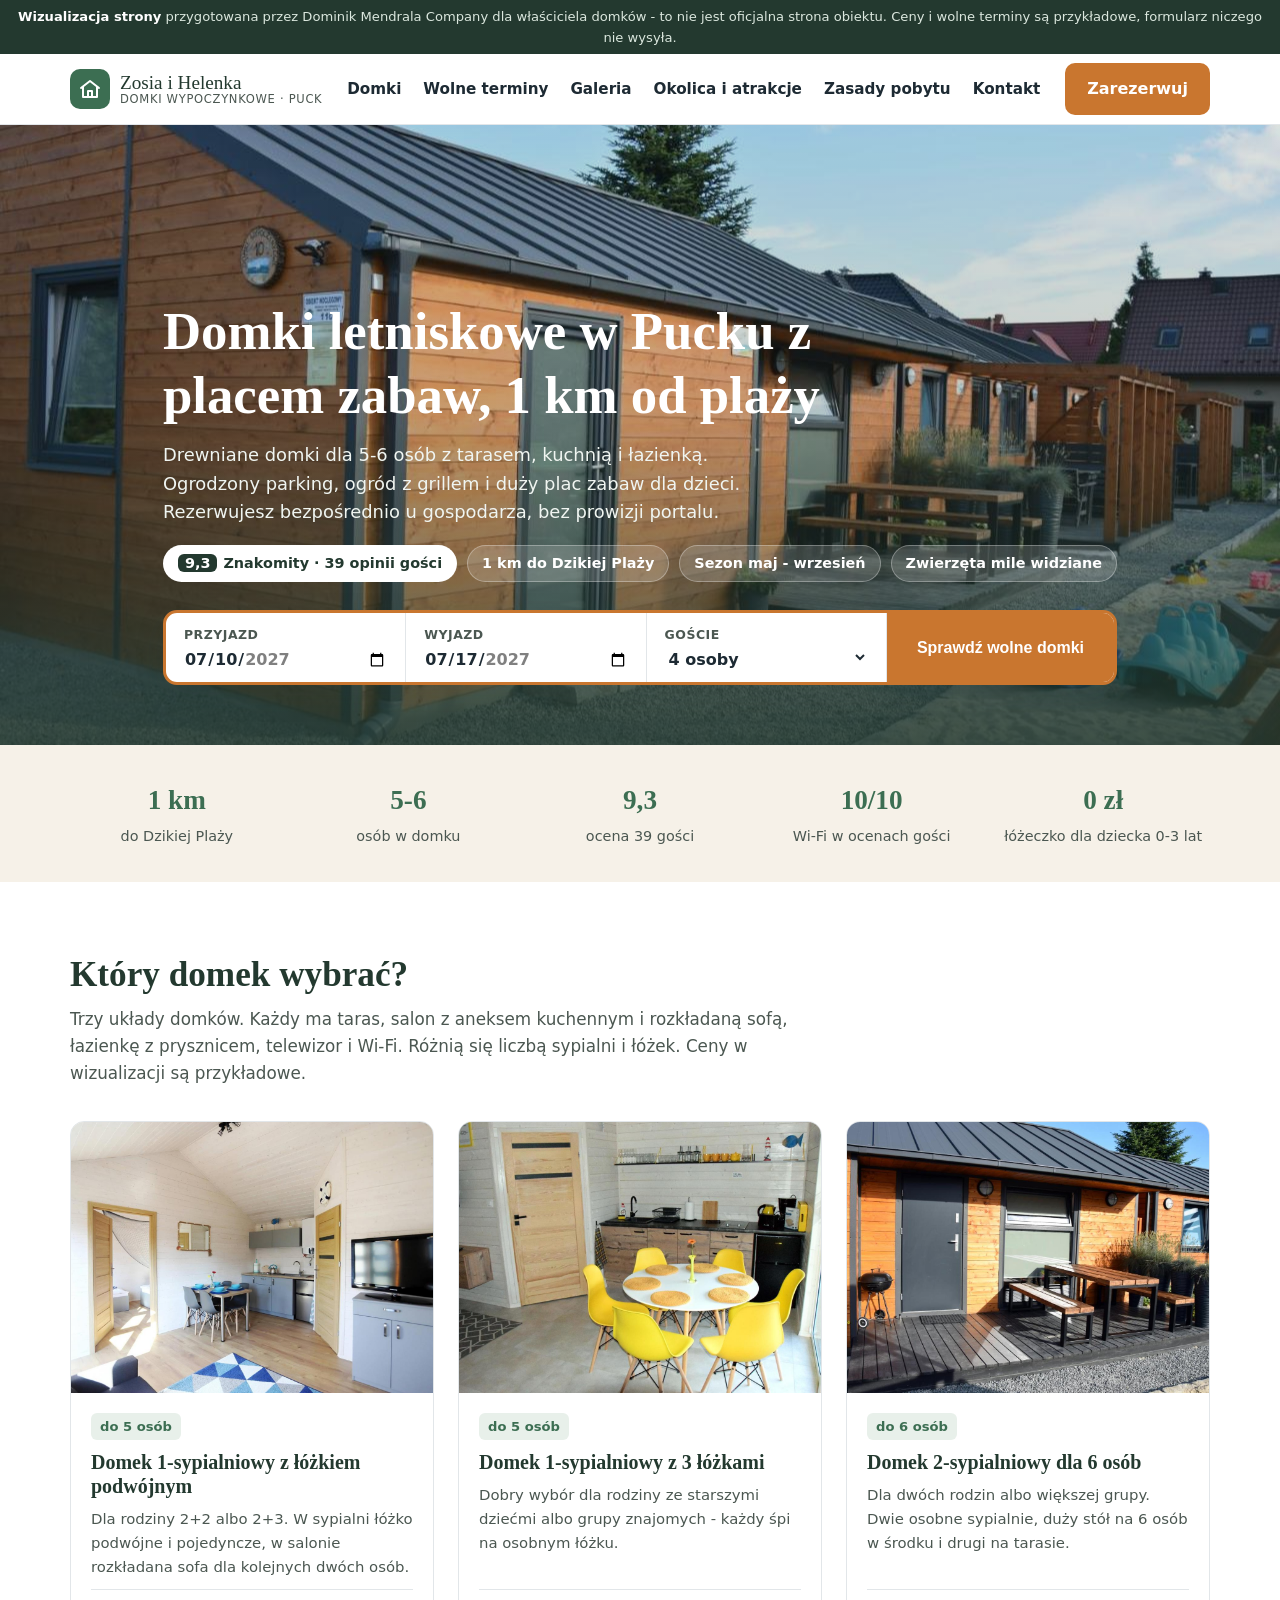
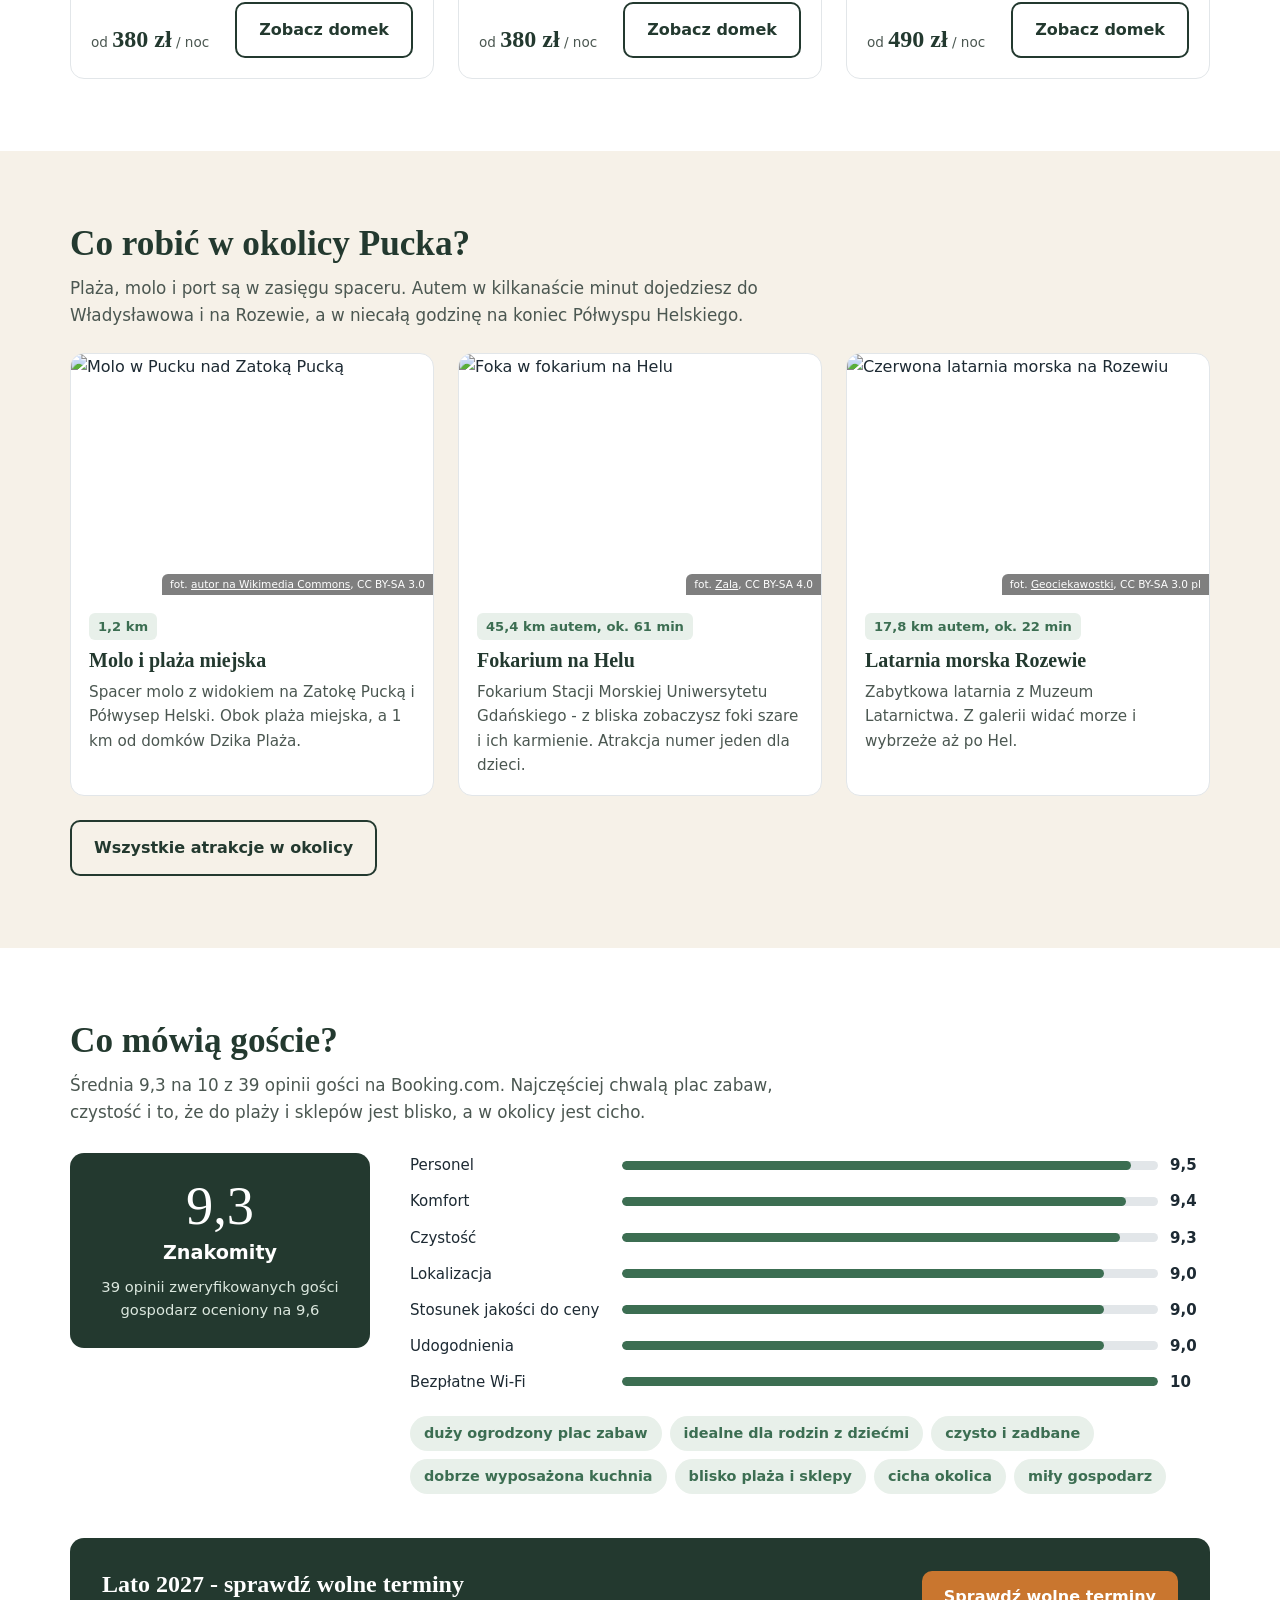
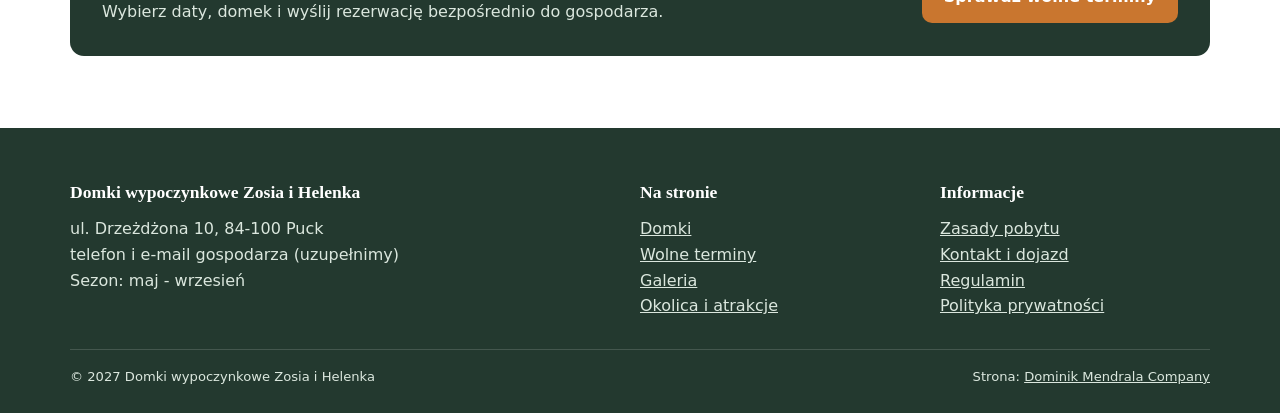
==== commit aea4433f: "Zielone kolory, czytelniejsza wersja na telefon, synchronizacja z Bookingiem w kalendarzu Co-Authore" ====
--- a/index.html
+++ b/index.html
@@ -9,7 +9,7 @@
 <link rel="stylesheet" href="assets/style.css">
 </head>
 <body data-base="" data-page="start">
-<div class="demo-bar"><b>Wizualizacja strony</b> przygotowana przez Dominik Mendrala Company dla właściciela domków - to nie jest oficjalna strona obiektu. Ceny i wolne terminy są przykładowe, formularz niczego nie wysyła.</div>
+<div class="demo-bar"><span class="db-long"><b>Wizualizacja strony</b> przygotowana przez Dominik Mendrala Company dla właściciela domków - to nie jest oficjalna strona obiektu. Ceny i wolne terminy są przykładowe, formularz niczego nie wysyła.</span><span class="db-short"><b>Próbka strony</b> - nie jest to oficjalna strona obiektu, ceny i terminy przykładowe</span></div>
 <header>
   <div class="wrap nav">
     <a class="logo" href="./" aria-label="Domki Zosia i Helenka - strona główna">
@@ -22,7 +22,7 @@
   </div>
 </header>
 <main>
-<section class="hero" style="background:linear-gradient(180deg,rgba(15,51,73,.15) 0%,rgba(15,51,73,.25) 45%,rgba(15,51,73,.85) 100%),url('img/domki-letniskowe-puck.jpg') center/cover">
+<section class="hero" style="background:linear-gradient(180deg,rgba(35,57,47,.15) 0%,rgba(35,57,47,.25) 45%,rgba(35,57,47,.85) 100%),url('img/domki-letniskowe-puck.jpg') center/cover">
   <div class="wrap">
     <h1>Domki letniskowe w Pucku z placem zabaw, 1 km od plaży</h1>
     <p>Drewniane domki dla 5-6 osób z tarasem, kuchnią i łazienką. Ogrodzony parking, ogród z grillem i duży plac zabaw dla dzieci. Rezerwujesz bezpośrednio u gospodarza, bez prowizji portalu.</p>
--- a/assets/style.css
+++ b/assets/style.css
@@ -1,7 +1,7 @@
 :root{
-  --navy:#0f3349; --sea:#16707f; --sea-l:#e3f1f2; --sand:#f6f1e8; --wood:#c9762f; --wood-d:#a85f22;
-  --ink:#1d2a33; --muted:#5d6b75; --line:#e2e6e9; --ok:#1f8a4c; --busy:#c9ced3; --white:#fff;
-  --r:14px; --shadow:0 10px 30px rgba(15,51,73,.12);
+  --navy:#23392f; --sea:#3c6e52; --sea-l:#e8f0ea; --sand:#f6f1e8; --wood:#c9762f; --wood-d:#a85f22;
+  --ink:#1d2a33; --muted:#4b5751; --line:#e2e6e9; --ok:#1f8a4c; --busy:#c9ced3; --white:#fff;
+  --r:14px; --shadow:0 10px 30px rgba(35,57,47,.12);
 }
 *{box-sizing:border-box;margin:0;padding:0}
 html{scroll-behavior:smooth}
@@ -20,7 +20,7 @@
 .btn:disabled{opacity:.45;cursor:not-allowed}
 
 /* pasek demo */
-.demo-bar{background:var(--navy);color:#cfe3ea;font-size:.82rem;text-align:center;padding:6px 12px}
+.demo-bar{background:var(--navy);color:#dbe7de;font-size:.82rem;text-align:center;padding:6px 12px}
 .demo-bar b{color:#fff}
 
 /* nagłówek */
@@ -42,9 +42,9 @@
 
 /* hero */
 .hero{position:relative;min-height:620px;display:flex;align-items:flex-end;padding:0 0 60px;color:#fff;
-  background:linear-gradient(180deg,rgba(15,51,73,.15) 0%,rgba(15,51,73,.25) 45%,rgba(15,51,73,.85) 100%),url("img/domki-letniskowe-puck.jpg") center/cover}
+  background:linear-gradient(180deg,rgba(35,57,47,.15) 0%,rgba(35,57,47,.25) 45%,rgba(35,57,47,.85) 100%),url("img/domki-letniskowe-puck.jpg") center/cover}
 .hero h1{color:#fff;font-size:clamp(2rem,4.6vw,3.3rem);max-width:780px;margin-bottom:14px}
-.hero p{max-width:640px;font-size:1.12rem;color:#eaf3f6}
+.hero p{max-width:640px;font-size:1.12rem;color:#f0f5f1}
 .badges{display:flex;flex-wrap:wrap;gap:10px;margin:18px 0 28px}
 .badge{background:rgba(255,255,255,.16);border:1px solid rgba(255,255,255,.3);border-radius:999px;padding:6px 14px;font-size:.9rem;font-weight:600}
 .badge.score{background:#fff;color:var(--navy)}
@@ -137,7 +137,7 @@
 @media(max-width:860px){.reviews{grid-template-columns:1fr}}
 .score-box{background:var(--navy);color:#fff;border-radius:var(--r);padding:26px;text-align:center}
 .score-box .big{font-family:Georgia,serif;font-size:3.4rem;line-height:1}
-.score-box p{color:#cfe3ea;font-size:.92rem;margin-top:6px}
+.score-box p{color:#dbe7de;font-size:.92rem;margin-top:6px}
 .bars{display:flex;flex-direction:column;gap:12px}
 .bar-row{display:grid;grid-template-columns:200px 1fr 40px;gap:12px;align-items:center;font-size:.94rem}
 .bar{height:9px;background:var(--line);border-radius:9px;overflow:hidden}
@@ -167,11 +167,11 @@
 details p{margin-top:10px;color:var(--muted)}
 
 /* stopka */
-footer{background:var(--navy);color:#cfe3ea;padding:50px 0 26px}
+footer{background:var(--navy);color:#dbe7de;padding:50px 0 26px}
 .foot{display:grid;grid-template-columns:2fr 1fr 1fr;gap:30px}
 @media(max-width:760px){.foot{grid-template-columns:1fr}}
 footer h4{color:#fff;font-family:Georgia,serif;margin-bottom:10px;font-size:1.1rem}
-footer a{color:#cfe3ea}
+footer a{color:#dbe7de}
 .copy{border-top:1px solid rgba(255,255,255,.15);margin-top:30px;padding-top:16px;font-size:.82rem;display:flex;justify-content:space-between;flex-wrap:wrap;gap:10px}
 
 /* okno rezerwacji */
@@ -196,8 +196,8 @@
 .muted{color:var(--muted)}
 .page-hero{padding:64px 0 48px;color:#fff;background-size:cover;background-position:center}
 .page-hero h1{color:#fff;font-size:clamp(1.8rem,4vw,2.8rem);max-width:860px;margin-bottom:10px}
-.page-hero p{max-width:700px;color:#eaf3f6;font-size:1.08rem}
-.crumbs{font-size:.85rem;color:#cfe3ea;margin-bottom:14px}
+.page-hero p{max-width:700px;color:#f0f5f1;font-size:1.08rem}
+.crumbs{font-size:.85rem;color:#dbe7de;margin-bottom:14px}
 .crumbs a{color:#fff}
 .attr-grid{display:grid;grid-template-columns:repeat(3,1fr);gap:24px;margin-top:24px}
 @media(max-width:960px){.attr-grid{grid-template-columns:repeat(2,1fr)}}
@@ -214,7 +214,7 @@
 .group:first-of-type{margin-top:28px}
 .cta-band{background:var(--navy);color:#fff;border-radius:var(--r);padding:32px;display:flex;justify-content:space-between;align-items:center;gap:20px;flex-wrap:wrap;margin-top:44px}
 .cta-band h3{color:#fff;font-size:1.5rem}
-.cta-band p{color:#cfe3ea}
+.cta-band p{color:#dbe7de}
 .steps{display:flex;gap:10px;flex-wrap:wrap;margin-bottom:22px}
 .steps span{background:#fff;border:1px solid var(--line);border-radius:999px;padding:7px 15px;font-weight:700;font-size:.88rem;color:var(--muted)}
 .steps span b{display:inline-grid;place-items:center;width:22px;height:22px;border-radius:50%;background:var(--sea);color:#fff;margin-right:6px;font-size:.78rem}
@@ -260,3 +260,83 @@
   header.open .menu a{display:block;padding:12px 0;border-bottom:1px solid var(--line)}
   header .wrap{position:relative}
 }
+
+/* ===== telefon - dopracowanie ===== */
+.db-short{display:none}
+@media(max-width:760px){
+  body{font-size:17px;line-height:1.65}
+  section{padding:46px 0}
+  h2{font-size:1.55rem}
+  .lead{font-size:1.04rem;color:#3f4a45}
+  .demo-bar{font-size:.74rem;padding:5px 10px}
+  .db-long{display:none}.db-short{display:inline}
+  .nav{height:62px}
+  .logo-mark{width:36px;height:36px}
+  .logo-txt{font-size:1.05rem}
+  header.open .menu{top:62px}
+  .hero{min-height:0;padding:56px 0 28px;background-position:30% center !important}
+  .hero h1{font-size:1.85rem;margin-bottom:10px}
+  .hero p{font-size:1.04rem;line-height:1.6}
+  .badges{gap:6px;margin:14px 0 18px}
+  .badge{font-size:.8rem;padding:4px 10px}
+  .badge:nth-child(n+3){display:none}
+  .search{border-width:2px;border-radius:12px}
+  .search label{padding:10px 14px;font-size:.7rem}
+  .search input,.search select{font-size:.98rem}
+  .facts{padding:22px 0}
+  .facts .wrap{grid-template-columns:repeat(3,1fr);gap:14px 8px}
+  .fact strong{font-size:1.35rem}
+  .fact span{font-size:.86rem;line-height:1.3;display:block;color:#3f4a45}
+  .fact:nth-child(n+4){display:none}
+  .cards{gap:18px;margin-top:22px}
+  .card-body{padding:16px}
+  .page-hero{padding:38px 0 30px}
+  .page-hero h1{font-size:1.65rem}
+  .page-hero p{font-size:1.02rem}
+  .crumbs{margin-bottom:8px}
+  .attr-grid{gap:16px}
+  .attr-body{padding:14px 16px}
+  .result img{max-height:190px;min-height:0}
+  .result .r-side .price b{font-size:1.4rem}
+  .result .r-side .btn{width:100%}
+  .tabs{flex-wrap:nowrap;overflow-x:auto;padding-bottom:4px;-webkit-overflow-scrolling:touch}
+  .tab{white-space:nowrap;padding:7px 13px;font-size:.84rem}
+  .cal-box{padding:14px;gap:18px;margin-top:18px}
+  .day{border-radius:6px;font-size:.95rem}
+  .day small{font-size:.6rem}
+  .summary{position:static;padding:16px}
+  .steps span{font-size:.85rem;padding:6px 11px}
+  .reviews{gap:22px}
+  .score-box{padding:18px}
+  .score-box .big{font-size:2.6rem}
+  .bar-row{grid-template-columns:130px 1fr 34px;font-size:.95rem}
+  .cta-band{padding:22px;margin-top:30px}
+  .cta-band h3{font-size:1.25rem}
+  .cta-band .btn{width:100%}
+  .cabin-detail{padding:30px 0}
+  .pics{height:240px}
+  .onsite{grid-template-columns:1fr;gap:10px}
+  .onsite div{padding:16px}
+  table{font-size:1rem}
+  th,td{padding:10px 12px;display:block;width:100%}
+  th{border-bottom:0;padding-bottom:2px;background:transparent}
+  tr{display:block;border-bottom:1px solid var(--line);padding:6px 0}
+  td{border-bottom:0;padding-top:0}
+  details{padding:14px 16px}
+  .gallery{gap:6px;grid-auto-rows:130px}
+  .mobile-cta{left:10px;right:10px;bottom:10px;padding:14px}
+  footer{padding-top:36px}
+}
+@media(max-width:760px){
+  .attr-body p,.card ul,.result .r-body ul,.equip,.card p.muted{font-size:1rem !important;color:#3f4a45}
+  .hint,.legend,.credits{font-size:.9rem}
+  .sum-row{font-size:1rem}
+  .hero{background-image:linear-gradient(180deg,rgba(35,57,47,.55) 0%,rgba(35,57,47,.7) 50%,rgba(35,57,47,.92) 100%),url('../img/domki-letniskowe-puck.jpg') !important}
+  .page-hero{background-blend-mode:normal}
+  .menu a{font-size:1.05rem}
+  details summary{font-size:1.02rem}
+  details p{font-size:1rem;color:#3f4a45}
+  .guests-tag,.km{font-size:.88rem}
+}
+.cal-box>*,.cards>*,.attr-grid>*,.results>*,.two>*,.contact-grid>*,.reviews>*,.cabin-detail>*,.result>*{min-width:0}
+.sync{margin-top:14px;background:var(--sea-l);color:var(--navy);border-radius:10px;padding:10px 14px;font-size:.92rem;font-weight:600}
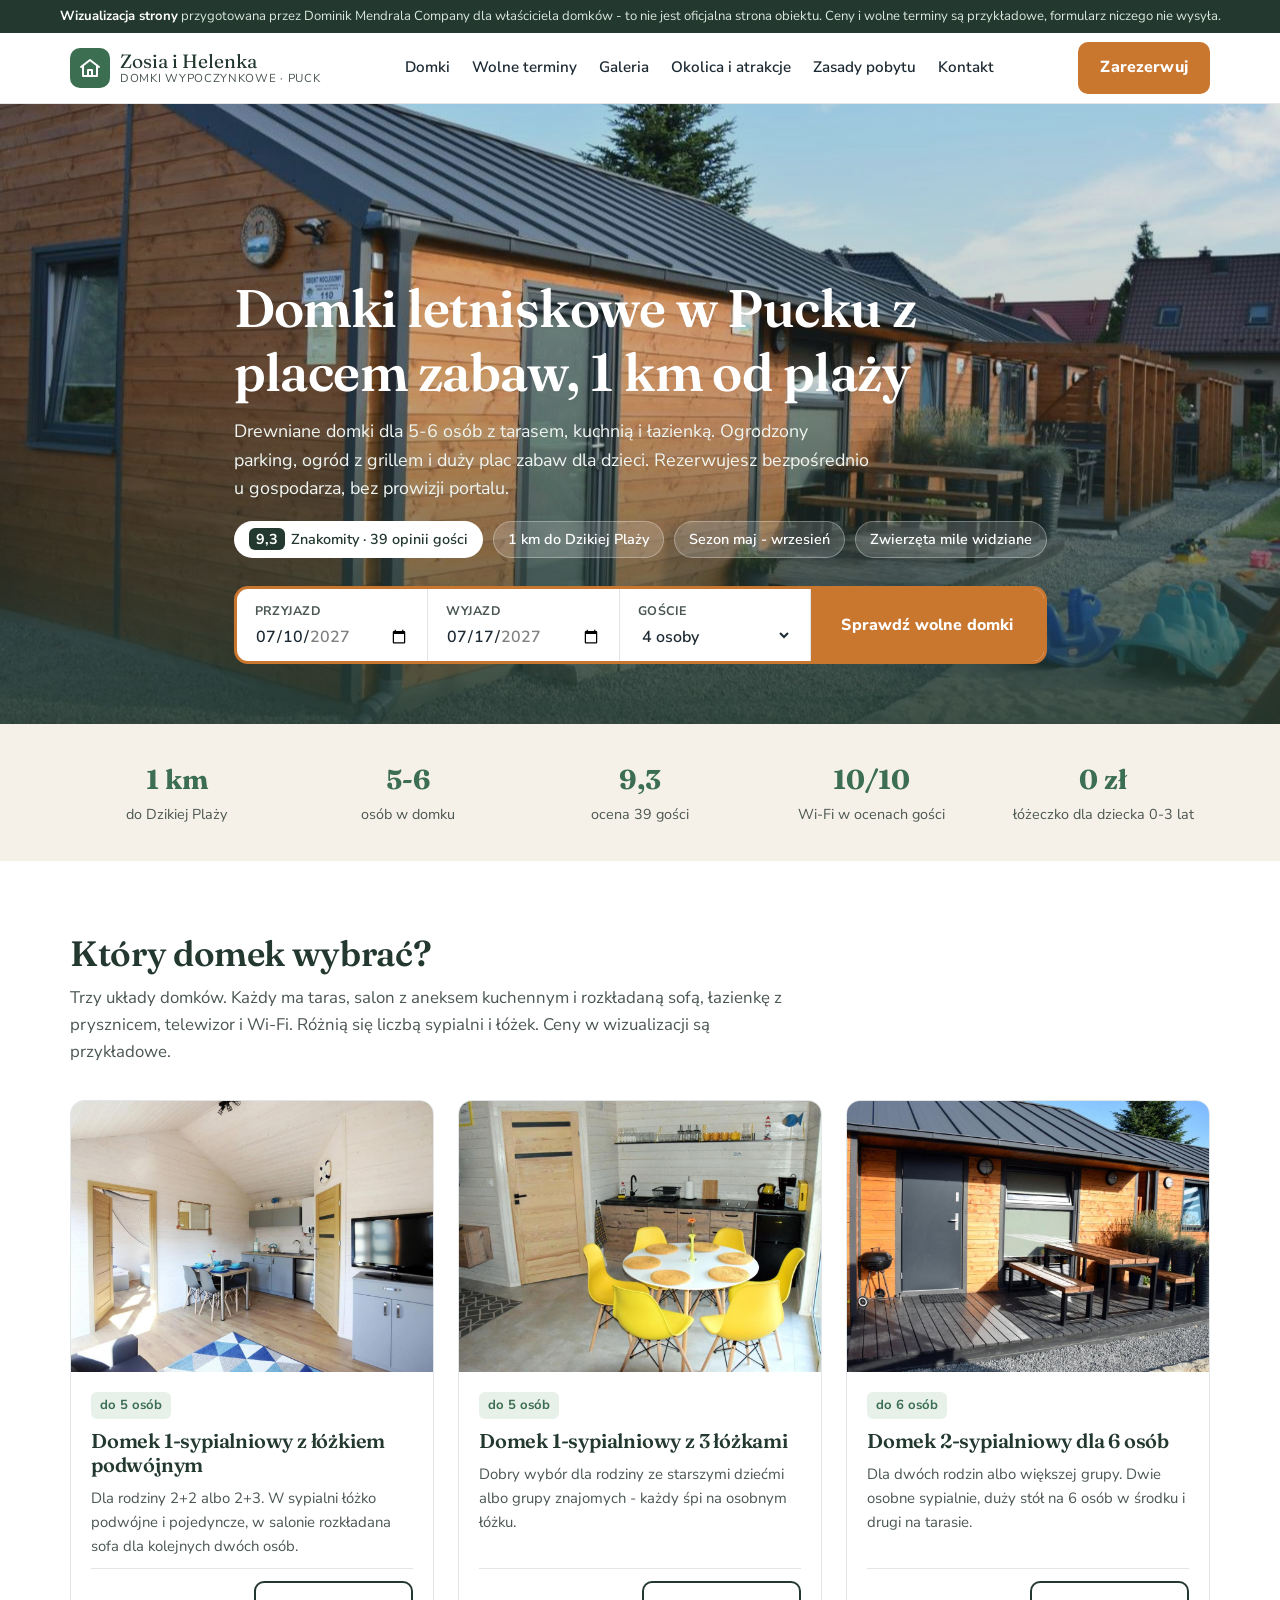
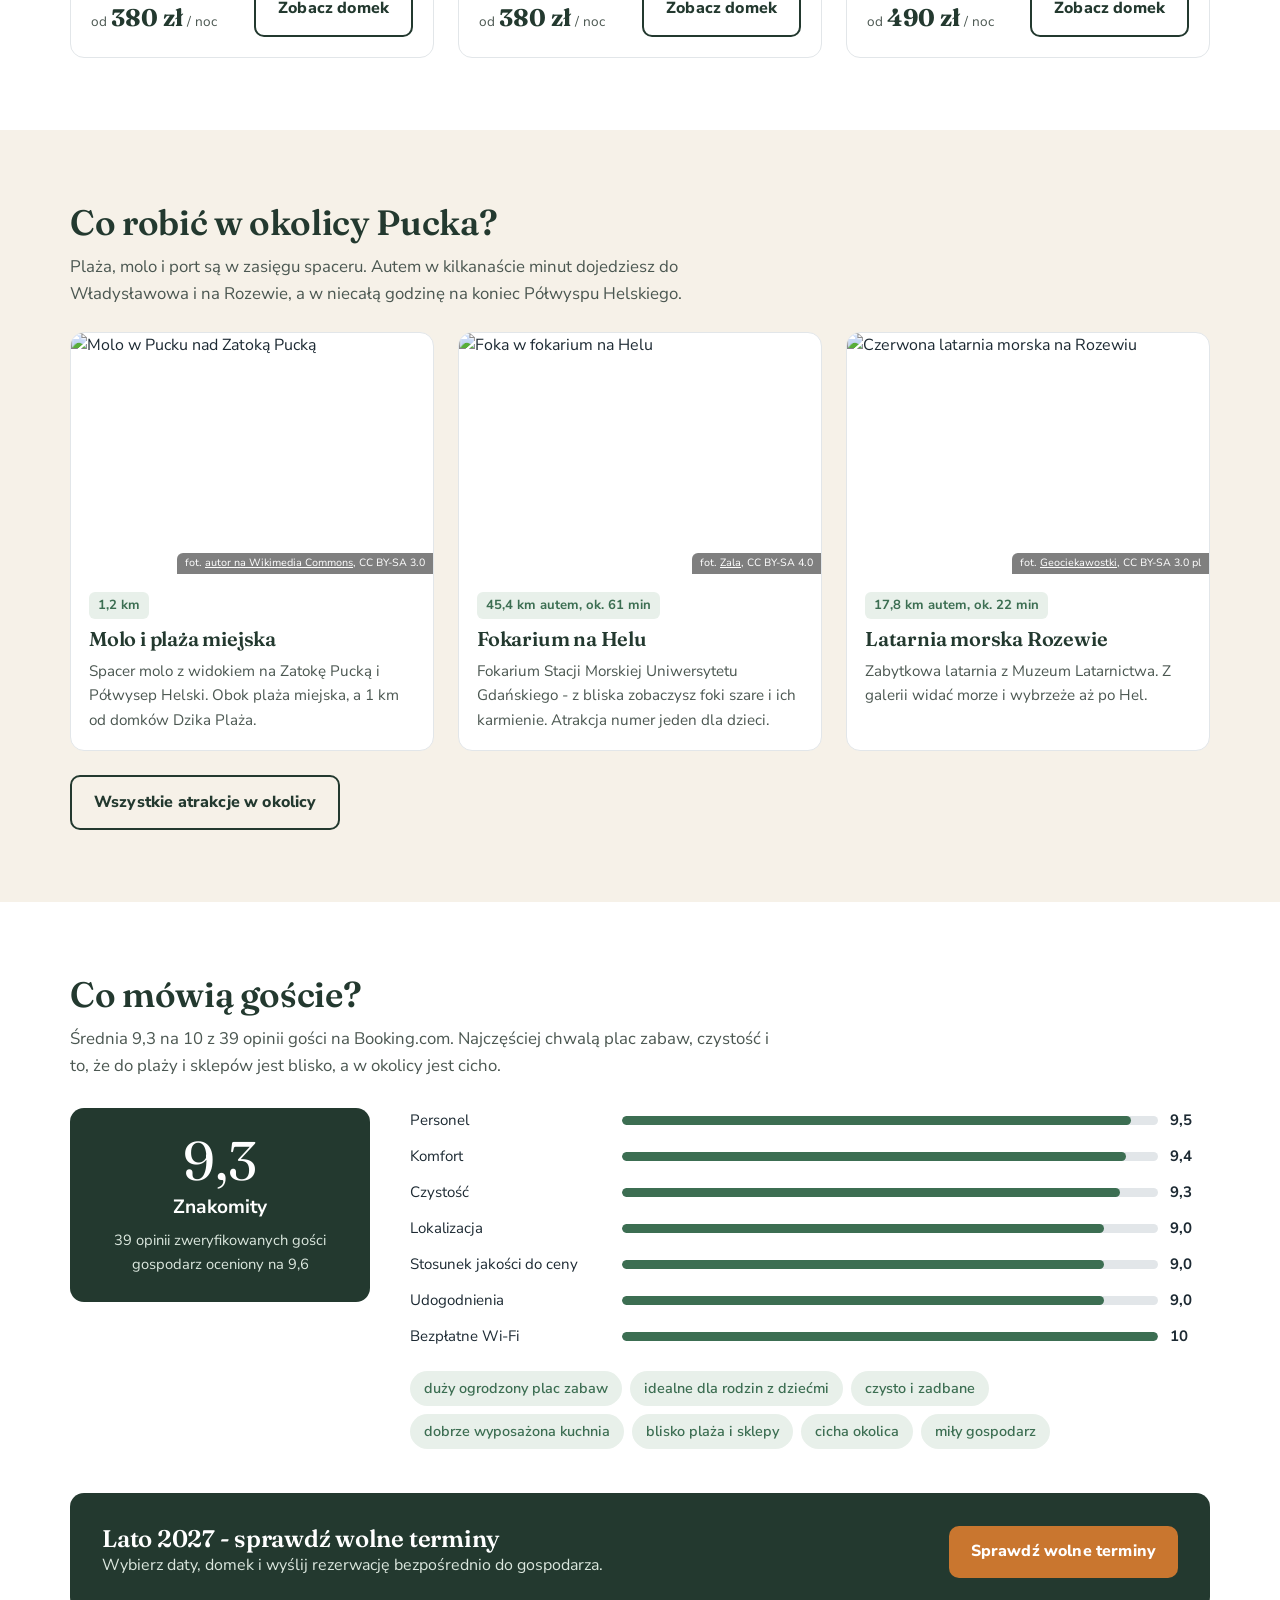
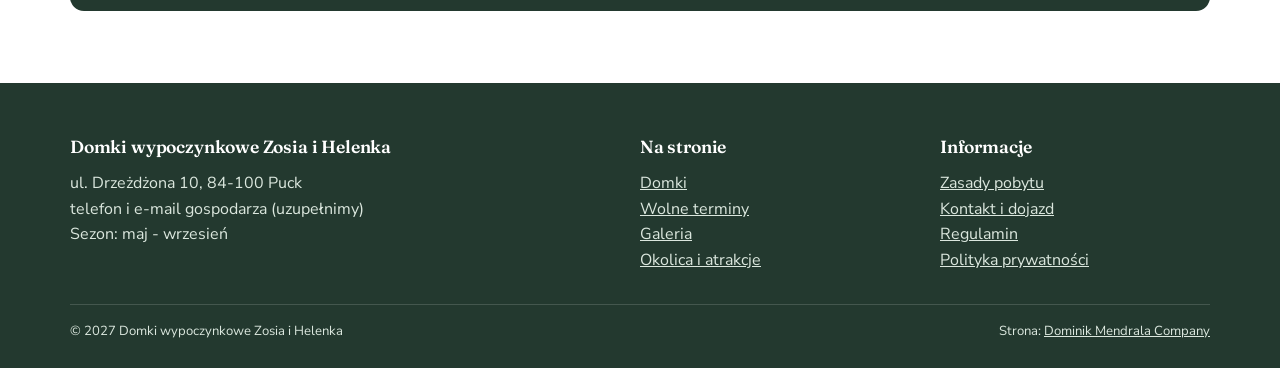
==== commit 52db65fe: "Nowe czcionki: Fraunces i Nunito Sans Co-Authored-By: Claude Opus 5.5 <noreply@anthropic.com>" ====
--- a/index.html
+++ b/index.html
@@ -6,7 +6,10 @@
 <title>Domki letniskowe w Pucku z placem zabaw dla dzieci, 1 km od plaży</title>
 <meta name="description" content="Drewniane domki dla 5-6 osób w Pucku: taras, kuchnia, Wi-Fi, ogrodzony plac zabaw i parking. 1 km do Dzikiej Plaży, sezon maj-wrzesień. Sprawdź wolne terminy.">
 <meta name="robots" content="noindex">
-<link rel="stylesheet" href="assets/style.css">
+<link rel="preconnect" href="https://fonts.googleapis.com">
+<link rel="preconnect" href="https://fonts.gstatic.com" crossorigin>
+<link rel="stylesheet" href="https://fonts.googleapis.com/css2?family=Fraunces:opsz,wght@9..144,500;9..144,600;9..144,700&family=Nunito+Sans:wght@400;600;700;800&display=swap">
+<link rel="stylesheet" href="assets/style.css?v=20261124c">
 </head>
 <body data-base="" data-page="start">
 <div class="demo-bar"><span class="db-long"><b>Wizualizacja strony</b> przygotowana przez Dominik Mendrala Company dla właściciela domków - to nie jest oficjalna strona obiektu. Ceny i wolne terminy są przykładowe, formularz niczego nie wysyła.</span><span class="db-short"><b>Próbka strony</b> - nie jest to oficjalna strona obiektu, ceny i terminy przykładowe</span></div>
@@ -102,6 +105,6 @@
 </footer>
 <a class="btn btn-wood mobile-cta" href="rezerwacja/">Sprawdź wolne terminy</a>
 
-<script src="assets/app.js"></script>
+<script src="assets/app.js?v=20261124c"></script>
 </body>
 </html>
--- a/assets/style.css
+++ b/assets/style.css
@@ -1,14 +1,15 @@
 :root{
   --navy:#23392f; --sea:#3c6e52; --sea-l:#e8f0ea; --sand:#f6f1e8; --wood:#c9762f; --wood-d:#a85f22;
   --ink:#1d2a33; --muted:#4b5751; --line:#e2e6e9; --ok:#1f8a4c; --busy:#c9ced3; --white:#fff;
+  --head:"Fraunces",Georgia,serif; --body:"Nunito Sans",system-ui,-apple-system,"Segoe UI",Arial,sans-serif;
   --r:14px; --shadow:0 10px 30px rgba(35,57,47,.12);
 }
 *{box-sizing:border-box;margin:0;padding:0}
 html{scroll-behavior:smooth}
-body{font-family:system-ui,-apple-system,"Segoe UI",Roboto,Arial,sans-serif;color:var(--ink);background:var(--white);line-height:1.6;font-size:16px}
+body{font-family:var(--body);color:var(--ink);background:var(--white);line-height:1.6;font-size:16px}
 img{max-width:100%;display:block}
 a{color:inherit}
-h1,h2,h3{font-family:Georgia,"Times New Roman",serif;line-height:1.2;color:var(--navy)}
+h1,h2,h3{font-family:var(--head);line-height:1.2;color:var(--navy)}
 h2{font-size:clamp(1.6rem,3vw,2.2rem);margin-bottom:.6rem}
 h3{font-size:1.25rem}
 .wrap{max-width:1180px;margin:0 auto;padding:0 20px}
@@ -28,8 +29,8 @@
 .nav{display:flex;align-items:center;justify-content:space-between;height:70px;gap:16px}
 .logo{display:flex;align-items:center;gap:10px;text-decoration:none}
 .logo-mark{width:40px;height:40px;border-radius:10px;background:var(--sea);display:grid;place-items:center;color:#fff}
-.logo-txt{font-family:Georgia,serif;font-size:1.2rem;color:var(--navy);line-height:1.1}
-.logo-txt small{display:block;font-family:system-ui,sans-serif;font-size:.72rem;color:var(--muted);letter-spacing:.06em;text-transform:uppercase}
+.logo-txt{font-family:var(--head);font-size:1.2rem;color:var(--navy);line-height:1.1}
+.logo-txt small{display:block;font-family:var(--body);font-size:.72rem;color:var(--muted);letter-spacing:.06em;text-transform:uppercase}
 .menu{display:flex;gap:22px;list-style:none}
 .menu a{text-decoration:none;font-weight:600;color:var(--ink);font-size:.95rem;white-space:nowrap}
 .menu a:hover{color:var(--sea)}
@@ -61,7 +62,7 @@
 .facts{background:var(--sand);padding:34px 0}
 .facts .wrap{display:grid;grid-template-columns:repeat(5,1fr);gap:18px}
 .fact{text-align:center}
-.fact strong{display:block;font-family:Georgia,serif;font-size:1.7rem;color:var(--sea)}
+.fact strong{display:block;font-family:var(--head);font-size:1.7rem;color:var(--sea)}
 .fact span{font-size:.9rem;color:var(--muted)}
 @media(max-width:760px){.facts .wrap{grid-template-columns:repeat(2,1fr)}}
 
@@ -76,7 +77,7 @@
 .card ul li::before{content:"✓ ";color:var(--ok);font-weight:700}
 .card-foot{display:flex;align-items:flex-end;justify-content:space-between;margin-top:auto;padding-top:12px;border-top:1px solid var(--line)}
 .price{font-size:.85rem;color:var(--muted)}
-.price b{font-size:1.5rem;color:var(--navy);font-family:Georgia,serif}
+.price b{font-size:1.5rem;color:var(--navy);font-family:var(--head)}
 .avail{font-size:.85rem;font-weight:700;border-radius:6px;padding:3px 8px;display:none}
 .avail.free{display:inline-block;background:#e4f4ea;color:var(--ok)}
 .avail.taken{display:inline-block;background:#f6e3e3;color:#a33}
@@ -94,7 +95,7 @@
 .cal-head button:disabled{opacity:.3;cursor:default}
 .months{display:grid;grid-template-columns:1fr 1fr;gap:28px}
 @media(max-width:640px){.months{grid-template-columns:1fr}.months .month:nth-child(2){display:none}}
-.month h4{text-align:center;font-family:Georgia,serif;color:var(--navy);font-size:1.1rem;margin-bottom:8px;text-transform:capitalize}
+.month h4{text-align:center;font-family:var(--head);color:var(--navy);font-size:1.1rem;margin-bottom:8px;text-transform:capitalize}
 .grid{display:grid;grid-template-columns:repeat(7,1fr);gap:3px}
 .dow{text-align:center;font-size:.75rem;font-weight:700;color:var(--muted);padding:4px 0}
 .day{aspect-ratio:1;display:flex;flex-direction:column;align-items:center;justify-content:center;border-radius:8px;font-size:.92rem;font-weight:600;cursor:pointer;border:0;background:#f1f8f4;color:var(--ink);position:relative;font-family:inherit}
@@ -113,7 +114,7 @@
 .sum-row{display:flex;justify-content:space-between;padding:7px 0;border-bottom:1px dashed var(--line);font-size:.95rem}
 .sum-row span:first-child{color:var(--muted)}
 .sum-total{display:flex;justify-content:space-between;align-items:baseline;margin:14px 0 16px}
-.sum-total b{font-family:Georgia,serif;font-size:1.7rem;color:var(--navy)}
+.sum-total b{font-family:var(--head);font-size:1.7rem;color:var(--navy)}
 .summary .btn{width:100%}
 .hint{font-size:.82rem;color:var(--muted);margin-top:10px}
 .no-fee{background:#e4f4ea;color:var(--ok);font-weight:700;font-size:.85rem;border-radius:8px;padding:8px 10px;margin-bottom:12px}
@@ -136,7 +137,7 @@
 .reviews{display:grid;grid-template-columns:300px 1fr;gap:40px;margin-top:28px;align-items:start}
 @media(max-width:860px){.reviews{grid-template-columns:1fr}}
 .score-box{background:var(--navy);color:#fff;border-radius:var(--r);padding:26px;text-align:center}
-.score-box .big{font-family:Georgia,serif;font-size:3.4rem;line-height:1}
+.score-box .big{font-family:var(--head);font-size:3.4rem;line-height:1}
 .score-box p{color:#dbe7de;font-size:.92rem;margin-top:6px}
 .bars{display:flex;flex-direction:column;gap:12px}
 .bar-row{display:grid;grid-template-columns:200px 1fr 40px;gap:12px;align-items:center;font-size:.94rem}
@@ -170,7 +171,7 @@
 footer{background:var(--navy);color:#dbe7de;padding:50px 0 26px}
 .foot{display:grid;grid-template-columns:2fr 1fr 1fr;gap:30px}
 @media(max-width:760px){.foot{grid-template-columns:1fr}}
-footer h4{color:#fff;font-family:Georgia,serif;margin-bottom:10px;font-size:1.1rem}
+footer h4{color:#fff;font-family:var(--head);margin-bottom:10px;font-size:1.1rem}
 footer a{color:#dbe7de}
 .copy{border-top:1px solid rgba(255,255,255,.15);margin-top:30px;padding-top:16px;font-size:.82rem;display:flex;justify-content:space-between;flex-wrap:wrap;gap:10px}
 
@@ -219,7 +220,7 @@
 .steps span{background:#fff;border:1px solid var(--line);border-radius:999px;padding:7px 15px;font-weight:700;font-size:.88rem;color:var(--muted)}
 .steps span b{display:inline-grid;place-items:center;width:22px;height:22px;border-radius:50%;background:var(--sea);color:#fff;margin-right:6px;font-size:.78rem}
 .search.inline{border-width:2px}
-.results-head{margin-top:34px;font-family:Georgia,serif;color:var(--navy);font-size:1.25rem}
+.results-head{margin-top:34px;font-family:var(--head);color:var(--navy);font-size:1.25rem}
 .results{display:grid;gap:16px;margin-top:14px}
 .result{display:grid;grid-template-columns:240px 1fr 230px;gap:22px;border:1px solid var(--line);border-radius:var(--r);overflow:hidden;background:#fff;align-items:stretch}
 .result img{width:100%;height:100%;min-height:170px;object-fit:cover}
@@ -243,7 +244,7 @@
 @media(max-width:520px){.equip{columns:1}}
 .onsite{display:grid;grid-template-columns:repeat(4,1fr);gap:16px;margin-top:24px}
 .onsite div{background:var(--sand);border-radius:var(--r);padding:20px}
-.onsite strong{display:block;color:var(--navy);font-family:Georgia,serif;font-size:1.1rem;margin-bottom:4px}
+.onsite strong{display:block;color:var(--navy);font-family:var(--head);font-size:1.1rem;margin-bottom:4px}
 @media(max-width:860px){.onsite{grid-template-columns:1fr 1fr}}
 .contact-grid{display:grid;grid-template-columns:1fr 1.3fr;gap:36px;margin-top:24px;align-items:start}
 @media(max-width:860px){.contact-grid{grid-template-columns:1fr}}
@@ -340,3 +341,8 @@
 }
 .cal-box>*,.cards>*,.attr-grid>*,.results>*,.two>*,.contact-grid>*,.reviews>*,.cabin-detail>*,.result>*{min-width:0}
 .sync{margin-top:14px;background:var(--sea-l);color:var(--navy);border-radius:10px;padding:10px 14px;font-size:.92rem;font-weight:600}
+button,input,select,textarea{font-family:inherit}
+h1,h2,h3,h4{font-weight:600;letter-spacing:-.01em}
+.hero h1,.page-hero h1{font-weight:600}
+.btn{font-weight:800;letter-spacing:.01em}
+@media(max-width:760px){.cabin-detail .card-foot{flex-direction:column;align-items:flex-start;gap:12px}.cabin-detail .card-foot .btn{width:100%}}
